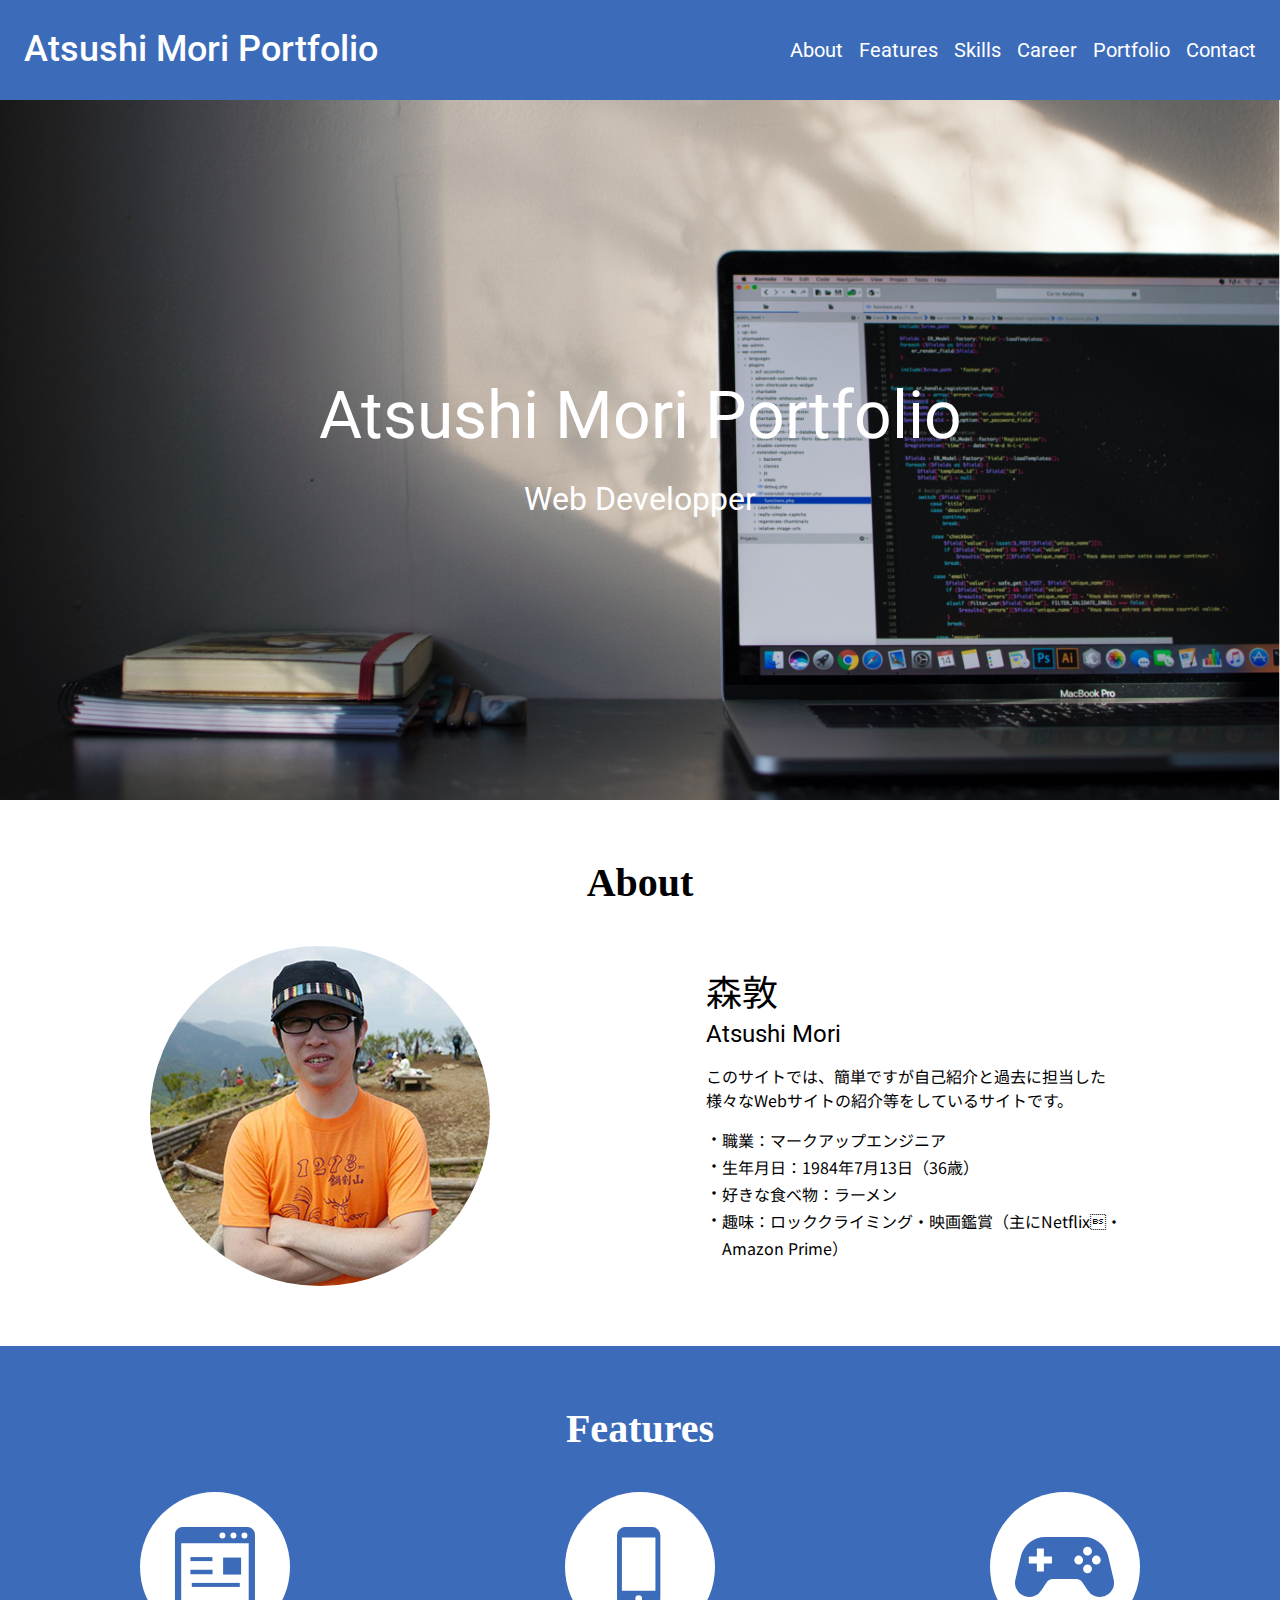
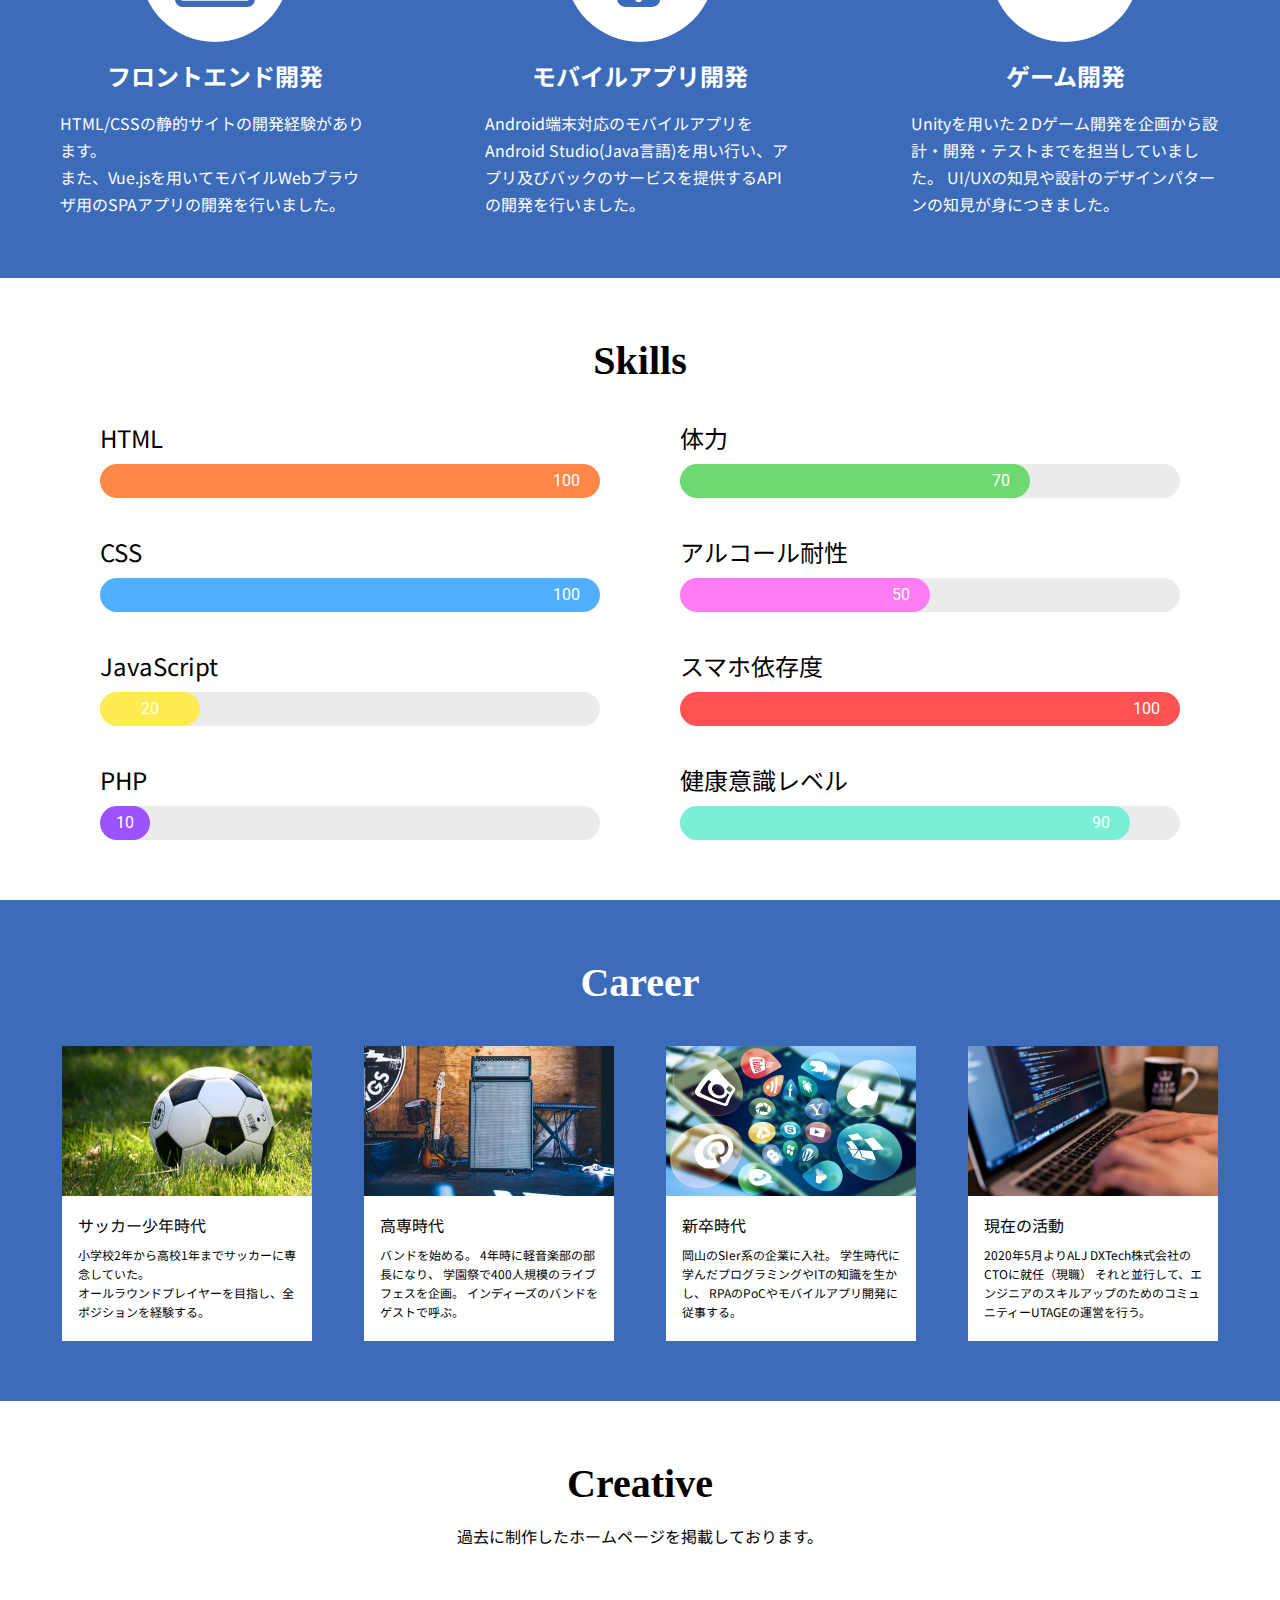
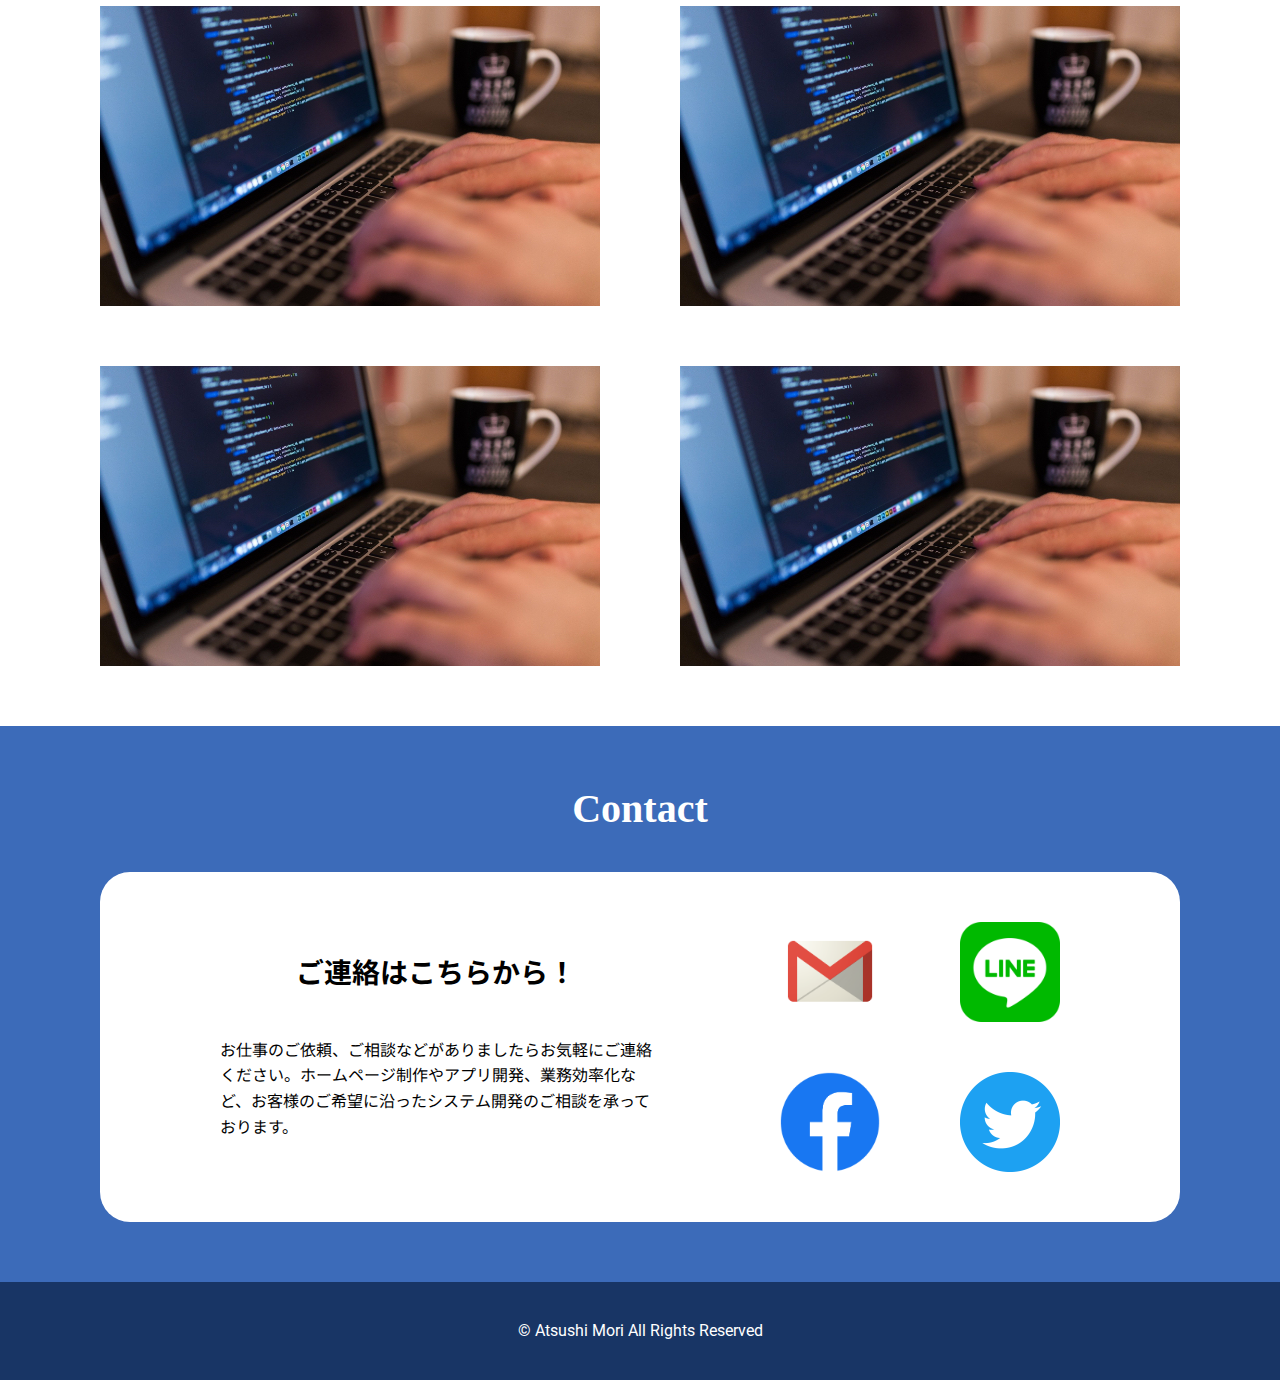
==== index.html @ 7b48e902 "追加" ====
<!DOCTYPE html>
<html lang="ja">
<head>
<meta charset="UTF-8">
<meta name="viewport" content="width=device-width, initial-scale=1.0">
<meta name="description" content="">
<meta name="keywords" content="">
<title>Atsushi Mori Portfolio</title>
<link rel="stylesheet" href="assets/css/reset.css">
<link href="https://fonts.googleapis.com/css2?family=Roboto:wght@100;300;400;500;700;900&display=swap" rel="stylesheet">
<link href="https://fonts.googleapis.com/css2?family=Noto+Sans+JP:wght@100;300;400;500;700;900&family=Sawarabi+Mincho&display=swap" rel="stylesheet">
<link rel="stylesheet" href="assets/css/index.css">
</head>


<body id="wrapper" class="">
<div id="siteWrap">
<header class="naviSection">
<div class="headNaviBox">
<p class="siteLogo">Atsushi Mori Portfolio</p>
<nav class="pageLinkWrap">
<div class="spMenuLine" id="js_spMenuBtn"> <span></span> <span></span> <span></span> </div>
<ul class="pageLink" id="js_spMenu">
<li><a class="spMenuTxt" href="#sec01">About</a></li>
<li><a class="spMenuTxt" href="#sec02">Features</a></li>
<li><a class="spMenuTxt" href="#sec03">Skills</a></li>
<li><a class="spMenuTxt" href="#sec04">Career</a></li>
<li><a class="spMenuTxt" href="#sec05">Portfolio</a></li>
<li><a class="spMenuTxt" href="#sec06">Contact</a></li>
</ul>
</nav>
</div>
</header>
<div class="mainSection">
<div class="sectionInr">
<h1 class="mainTitle">Atsushi Mori Portfolio</h1>
<p class="leadTxt">Web Developper</p>
</div>
<!-- /sectionInr --> 
</div>
<!-- /mainSection -->

<div class="aboutSection" id="sec01">
<h2 class="sectionHead">About</h2>
<div class="sectionInr">
<div class="profileBox">
<div class="profilePict">
<p class="circle"><img src="assets/img/profile_pict.jpg" alt=""></p>
</div>
<div class="profileText">
<h3 class="name">森敦<span class="engName">Atsushi Mori</span></h3>
<p class="detailTxt">このサイトでは、簡単ですが自己紹介と過去に担当した様々なWebサイトの紹介等をしているサイトです。</p>
<ul class="detailList">
<li>職業：マークアップエンジニア</li>
<li>生年月日：1984年7月13日（36歳）</li>
<li>好きな食べ物：ラーメン</li>
<li>趣味：ロッククライミング・映画鑑賞（主にNetflix・Amazon Prime）</li>
</ul>
</div>
</div>
</div>
<!-- /sectionInr --> 
</div>
<!-- /aboutSection -->

<div class="featuresSection" id="sec02">
<h2 class="sectionHead">Features</h2>
<div class="sectionInr">
<div class="sectionCol col3">
<div class="clm">
<div class="featurePict"><img src="assets/img/icon_frontend.svg" alt=""></div>
<h3 class="featureHead">フロントエンド開発</h3>
<p class="featureText">HTML/CSSの静的サイトの開発経験があります。<br>
また、Vue.jsを用いてモバイルWebブラウザ用のSPAアプリの開発を行いました。</p>
</div>
<div class="clm">
<div class="featurePict"><img src="assets/img/icon_mobile.svg" alt=""></div>
<h3 class="featureHead">モバイルアプリ開発</h3>
<p class="featureText">Android端末対応のモバイルアプリをAndroid Studio(Java言語)を用い行い、アプリ及びバックのサービスを提供するAPIの開発を行いました。</p>
</div>
<div class="clm">
<div class="featurePict"><img src="assets/img/icon_game.svg" alt=""></div>
<h3 class="featureHead">ゲーム開発</h3>
<p class="featureText">Unityを用いた２Dゲーム開発を企画から設計・開発・テストまでを担当していました。 UI/UXの知見や設計のデザインパターンの知見が身につきました。</p>
</div>
</div>
</div>
<!-- /sectionInr --> 
</div>
<!-- /featuresSection -->

<div class="skillSection" id="sec03">
<div class="sectionInr">
<h2 class="sectionHead">Skills</h2>
<div class="skillChartClm">
<div class="chartCol">
<dl>
<div class="skillItem html">
<dt class="skillName">HTML</dt>
<dd class="skillParameter" id="js_skillParameter01"><span class="percent100">100</span></dd>
</div>
<div class="skillItem css">
<dt class="skillName">CSS</dt>
<dd class="skillParameter"><span class="percent100">100</span></dd>
</div>
<div class="skillItem javascript">
<dt class="skillName">JavaScript</dt>
<dd class="skillParameter"><span class="percent20">20</span></dd>
</div>
<div class="skillItem php">
<dt class="skillName">PHP</dt>
<dd class="skillParameter"><span class="percent10">10</span></dd>
</div>
</dl>
</div>
<div class="chartCol">
<dl>
<div class="skillItem gyagu">
<dt class="skillName">体力</dt>
<dd class="skillParameter"><span class="percent70">70</span></dd>
</div>
<div class="skillItem alcohol">
<dt class="skillName">アルコール耐性</dt>
<dd class="skillParameter"><span class="percent50">50</span></dd>
</div>
<div class="skillItem sumaho">
<dt class="skillName">スマホ依存度</dt>
<dd class="skillParameter"><span class="percent100">100</span></dd>
</div>
<div class="skillItem health">
<dt class="skillName">健康意識レベル</dt>
<dd class="skillParameter"><span class="percent90">90</span></dd>
</div>
</dl>
</div>
</div>
</div>
<!-- /sectionInr --> 
</div>
<!-- /skillSection -->

<div class="careerSection" id="sec04">
<h2 class="sectionHead">Career</h2>
<div class="sectionInr">
<div class="sectionCol col4">
<div class="clm">
<div class="careerPict"><img src="assets/img/career_pict_01.jpg" alt=""></div>
<div class="careerDetail">
<h3 class="careerHead">サッカー少年時代</h3>
<p class="careerText">小学校2年から高校1年までサッカーに専念していた。<br>
オールラウンドプレイヤーを目指し、全ポジションを経験する。</p>
</div>
</div>
<div class="clm">
<div class="careerPict"><img src="assets/img/career_pict_02.jpg" alt=""></div>
<div class="careerDetail">
<h3 class="careerHead">高専時代</h3>
<p class="careerText">バンドを始める。 4年時に軽音楽部の部長になり、 学園祭で400人規模のライブフェスを企画。 インディーズのバンドをゲストで呼ぶ。</p>
</div>
</div>
<div class="clm">
<div class="careerPict"><img src="assets/img/career_pict_03.jpg" alt=""></div>
<div class="careerDetail">
<h3 class="careerHead">新卒時代</h3>
<p class="careerText">岡山のSIer系の企業に入社。 学生時代に学んだプログラミングやITの知識を生かし、 RPAのPoCやモバイルアプリ開発に従事する。</p>
</div>
</div>
<div class="clm">
<div class="careerPict"><img src="assets/img/career_pict_04.jpg" alt=""></div>
<div class="careerDetail">
<h3 class="careerHead">現在の活動</h3>
<p class="careerText">2020年5月よりALJ DXTech株式会社のCTOに就任（現職） それと並行して、エンジニアのスキルアップのためのコミュニティーUTAGEの運営を行う。</p>
</div>
</div>
</div>
</div>
<!-- /sectionInr --> 
</div>
<!-- /careerSection -->

<div class="creativeSection" id="sec05">
<h3 class="sectionHead">Creative</h3>
<p class="sectionLead">過去に制作したホームページを掲載しております。</p>
<div class="sectionInr">
<div class="sectionCol col2">
<div class="clm"> <a href="javascript:void(0);" class="modalpict" id="modalBtn01"><img src="assets/img/creative_pict.jpg" alt=""></a>
<div class="modalWrap" id="modal01">
<div class="modalBox" id="modalAnime01">
<div class="modalBoxInr">
<div class="coloseBotn">
<p id="coloseBtn"><button>閉じる</button></p>
</div>
<div class="modalBoxHeader">1</div>
<div class="modalBoxDetail">
<p>小学校2年から高校1年までサッカーに専念していた。<br>
オールラウンドプレイヤーを目指し、全ポジションを経験する。</p>
<ul>
<li>期間：テストテストテストテストテストテスト</li>
<li>実績：テストテストテストテストテストテストテスト</li>
<li>好きなチーム：テストテストテストテストテストテストテスト</li>
<li>特技：テストテストテストテストテストテストテストテストテスト</li>
<li>一番思い出に残っていること：テストテストテストテストテストテスト</li>
</ul>
</div>
</div>
</div>
</div>
</div>
<div class="clm"> <a href="javascript:void(0);" class="modalpict" id="modalBtn02"><img src="assets/img/creative_pict.jpg" alt=""></a>
<div class="modalWrap" id="modal02">
  <div class="modalBox" id="modalAnime02">
<div class="modalBoxInr">
<div class="coloseBotn">
<p id="coloseBtn"><button>閉じる</button></p>
</div>
<div class="modalBoxHeader">2</div>
<div class="modalBoxDetail">
<p>小学校2年から高校1年までサッカーに専念していた。<br>
オールラウンドプレイヤーを目指し、全ポジションを経験する。</p>
<ul>
<li>期間：テストテストテストテストテストテスト</li>
<li>実績：テストテストテストテストテストテストテスト</li>
<li>好きなチーム：テストテストテストテストテストテストテスト</li>
<li>特技：テストテストテストテストテストテストテストテストテスト</li>
<li>一番思い出に残っていること：テストテストテストテストテストテスト</li>
</ul>
</div>
</div>
</div>
</div>
</div>
<div class="clm"> <a href="javascript:void(0);" class="modalpict" id="modalBtn03"><img src="assets/img/creative_pict.jpg" alt=""></a>
<div class="modalWrap" id="modal03">
  <div class="modalBox" id="modalAnime03">
<div class="modalBoxInr">
<div class="coloseBotn">
<p id="coloseBtn"><button>閉じる</button></p>
</div>
<div class="modalBoxHeader">3</div>
<div class="modalBoxDetail">
<p>小学校2年から高校1年までサッカーに専念していた。<br>
オールラウンドプレイヤーを目指し、全ポジションを経験する。</p>
<ul>
<li>期間：テストテストテストテストテストテスト</li>
<li>実績：テストテストテストテストテストテストテスト</li>
<li>好きなチーム：テストテストテストテストテストテストテスト</li>
<li>特技：テストテストテストテストテストテストテストテストテスト</li>
<li>一番思い出に残っていること：テストテストテストテストテストテスト</li>
</ul>
</div>
</div>
</div>
</div>
</div>
<div class="clm"> <a href="javascript:void(0);" class="modalpict" id="modalBtn04"><img src="assets/img/creative_pict.jpg" alt=""></a>
<div class="modalWrap" id="modal04">
  <div class="modalBox" id="modalAnime04">
<div class="modalBoxInr">
<div class="modalBoxHeader">4</div>
<div class="coloseBotn">
<p id="coloseBtn"><button>閉じる</button></p>
</div>
<div class="modalBoxDetail">
<p>小学校2年から高校1年までサッカーに専念していた。<br>
オールラウンドプレイヤーを目指し、全ポジションを経験する。</p>
<ul>
<li>期間：テストテストテストテストテストテスト</li>
<li>実績：テストテストテストテストテストテストテスト</li>
<li>好きなチーム：テストテストテストテストテストテストテスト</li>
<li>特技：テストテストテストテストテストテストテストテストテスト</li>
<li>一番思い出に残っていること：テストテストテストテストテストテスト</li>
</ul>
</div>
</div>
</div>
</div>
</div>
</div>
</div>
<!-- /sectionInr --> 
</div>
<!-- /creativeSection -->

<div class="contactSection" id="sec06">
<h3 class="sectionHead">Contact</h3>
<div class="sectionInr">
<div class="inrWrap">
<div class="wrapBox">
<h4 class="contactHead">ご連絡はこちらから！</h4>
<p class="contactText">お仕事のご依頼、ご相談などがありましたらお気軽にご連絡ください。ホームページ制作やアプリ開発、業務効率化など、お客様のご希望に沿ったシステム開発のご相談を承っております。 </p>
</div>
<div class="wrapBox">
<ul class="contact">
<li><img src="assets/img/icon_gmail.svg" alt=""></li>
<li><img src="assets/img/icon_line.svg" alt=""></li>
<li><img src="assets/img/icon_fb.svg" alt=""></li>
<li><img src="assets/img/icon_tw.svg" alt=""></li>
</ul>
</div>
</div>
</div>
</div>
<!-- /contactSection -->

<div class="footSection">
<div class="sectionInr">
<p class="footText">&copy; Atsushi Mori All Rights Reserved</p>
</div>
<!-- /sectionInr --> 
</div>
</div>
<!-- /siteWrap --> 

<script src="assets/js/common.js"></script>
</body>
</html>
---- assets/css/index.css ----
@charset "UTF-8";
@media all and (maxi-width:749px) {
  body {
    overflow-x: hidden;
  }
}
body {
  position: relative;
}
#siteWrap {
  position: relative;
}
.naviSection {
  width: 100%;
  background-color: #3c6bb9;
}
.headNaviBox {
  display: flex;
  justify-content: space-between;
  align-items: center;
  margin: 0 24px;
  height: 100px;
}
@media all and (max-width:749px) {
  .headNaviBox {
    padding: 6.666666666666667vw 5.333333333333333vw;
    margin: 0;
    height: 26.666666666666668vw;
  }
}
.headNaviBox .siteLogo {
  font-size: 36px;
  margin-right: auto;
  color: #fff;
  font-family: Roboto, sans-serif;
  font-weight: 500;
}
@media all and (max-width:749px) {
  .headNaviBox .siteLogo {
    font-size: 5.333333333333333vw;
    margin-right: 0;
  }
}
.pageLink {
  display: flex;
  flex-wrap: wrap;
}
.spMenuLine {
  display: none;
}
.headNaviBox .pageLink > li {
  margin-left: 1em;
}
.headNaviBox .pageLink > li:first-child {
  margin-left: 0;
}
.headNaviBox .pageLink a {
  color: #fff;
  font-size: 20px;
  font-family: Roboto, sans-serif;
  font-weight: 400;
}
@media all and (max-width: 749px) {
  body {
    overflow-x: hidden;
  }
  .pageLink {
    display: none;
    width: 100%;
    position: fixed;
    top: 26.666666666666668vw;
    left: 0;
    /* transform: translateX(100%); */
    background: #fff;
    /* transition: all 1.5s ease 0s; */
  }
  .pageLink.active {
    /* transform: translateX(0); */
    display: block;
    animation-name:burger-menu;
    animation-duration:1.5s;
    animation-delay: 0s;
    animation-iteration-count: 1;
    animation-fill-mode: forwards;
    transition: all 1.5s ease-in-out 0s;
    /* opacity: 1; */
  }
  @keyframes burger-menu {
    0%{
      opacity: 0;
      transform: translateX(100%);
    }
    100%{
      opacity: 1;
      transform: translateX(0);
    }
    
  }
  .headNaviBox .pageLink > li {
    margin: 0;
  }
  .headNaviBox .pageLink a {
    color: #3C6BB9;
    padding: 4vw 0 4vw 8vw;
    border-top: 1px solid #3C6BB9;
    display: block;
  }
  .headNaviBox .pageLink > li:first-child a {
    border: 0;
  }
  .spMenuLine {
    position: relative;
    display: flex;
    flex-direction: column;
    align-items: center;
    justify-content: center;
    width: 100%;
    height: 100%;
    background-color: #fff;
    width: 13.333333333333334vw;
    height: 13.333333333333334vw;
    border-radius: 2.6666666666666665vw;
    position: absolute;
    top: 6.666666666666667vw;
    right: 6.666666666666667vw;
    border-radius: 2.6666666666666665vw;
  }
  .spMenuLine > span {
    width: 8vw;
    height: 1.0666666666666667vw;
    background-color: #414141;
    display: inline-block;
    margin-top: 1.3333333333333333vw;
  }
  .spMenuLine > span:first-child {
    margin-top: 0;
  }
}
.mainSection {
  height: 700px;
  background-image: url(../img/main_head_bg.jpg);
  background-repeat: no-repeat;
  background-position: right bottom;
  display: flex;
  align-items: center;
  justify-content: center;
  font-family: Roboto, sans-serif;
  /* margin-top: 100px; */
  background-size: cover;
}
@media all and (max-width: 750px) {
  .mainSection {
    padding: 0 42px;
    height: 189.6vw;
    background-position: center right;
    background-image: url(../img/main_head_bg_sp.jpg);
  }
}
.mainSection .mainTitle {
  font-size: 66px;
  color: #fff;
  line-height: 1;
}
.mainSection .leadTxt {
  font-size: 32px;
  padding-top: 32px;
  color: #fff;
}
@media all and (max-width:749px) {
  .mainSection .mainTitle {
    font-size: 8.533333333333333vw;
    line-height: 1.5;
  }
  .mainSection .leadTxt {
    font-size: 4.266666666666667vw;
    padding-top: 10px;
  }
}
.mainSection > .sectionInr {
  width: 100vw;
  text-align: center;
  display: flex;
  align-items: center;
  justify-content: center;
  flex-direction: column;
}
.sectionHead {
  font-size: 40px;
  text-align: center;
  font-weight: 700;
}
@media all and (max-width: 750px) {
  .sectionHead {
    font-size: 8.533333333333333vw;
  }
}
.aboutSection {
  padding: 60px 0;
}
@media all and (max-width: 750px) {
  .aboutSection {
    padding: 16vw;
  }
}
.aboutSection .profileBox {
  display: flex;
  max-width: 980px;
  padding-top: 40px;
  margin: 0 auto;
  align-items: center;
  justify-content: space-between;
}
@media all and (max-width: 750px) {
  .aboutSection .profileBox {
    width: 100%;
    flex-wrap: wrap;
    justify-content: center;
    flex-direction: column;
  }
}
.aboutSection .profilePict {
  width: 340px;
  overflow: hidden;
  border-radius: 50%;
  margin-right: auto;
  flex-shrink: 0;
}
.profileText {
  font-family: 'Noto Sans JP', sans-serif;
  width: 424px;
}
@media all and (max-width:749px) {
  .profileText {
    width: 100%;
  }
}
.profileText .name {
  font-size: 36px;
}
.profileText .name > .engName {
  font-size: 24px;
  display: block;
  padding-top: 10px;
  font-family: Roboto, sans-serif;
}
.aboutSection .profilePict img {
  width: 100%;
  height: auto;
}
.detailTxt, .detailList {
  padding-top: 15px;
  line-height: 1.5;
}
.detailList > li {
  position: relative;
  padding-left: 1em;
  line-height: 1.7;
}
.detailList > li::before {
  content: "・";
  display: block;
  position: absolute;
  top: .75em;
  left: 0;
  transform: translateY(-50%);
}
@media all and (max-width: 750px) {
  .aboutSection .profilePict {
    margin-right: 0;
    width: 53.333333333333336vw;
  }
  .profileText .name {
    text-align: center;
    font-size: 30px;
    padding-top: 45px;
  }
  .profileText .name > .engName {
    font-size: 20px;
    padding-top: 10px;
  }
  .detailList > li {
    font-size: 12px;
  }
}
.featuresSection {
  background-color: #3c6bb9;
  padding: 60px;
}
.featuresSection .sectionHead {
  color: #fff;
}
.featuresSection .sectionCol {
  max-width: 1160px;
  margin: 0 auto;
  display: flex;
  justify-content: space-between;
  padding-top: 40px;
}
.featuresSection .sectionCol .clm {
  width: calc(100% / 3);
  margin-left: 116px;
  text-align: center;
  color: #fff;
  font-family: 'Noto Sans JP', sans-serif;
}
.featuresSection .sectionCol .clm:first-child {
  margin-left: 0;
}
@media all and (max-width: 750px) {
  .featuresSection .sectionCol {
    width: 100%;
    flex-wrap: wrap;
  }
  .featuresSection .sectionCol .clm {
    width: 100%;
    margin: 60px 0 0 0;
  }
  .featuresSection .sectionCol .clm:first-child {
    margin-top: 0;
  }
}
.featurePict {
  width: 150px;
  margin: 0 auto;
  text-align: center;
}
@media all and (max-width:749px) {
  .featurePict {
    width: 40vw;
  }
}
.featurePict img {
  width: 100%;
  height: auto;
}
.featureHead {
  padding-top: 20px;
  font-size: 24px;
  font-weight: 700;
}
.featureText {
  font-size: 16px;
  padding-top: 20px;
  text-align: left;
  line-height: 1.7;
}
.skillSection {
  padding: 60px 100px;
}
@media all and (max-width: 750px) {
  .skillSection {
    padding: 60px;
  }
}
.skillChartClm {
  max-width: 1080px;
  padding-top: 40px;
  margin: 0 auto;
  display: flex;
  align-items: center;
  justify-content: space-between;
}
@media all and (max-width: 750px) {
  .skillChartClm {
    width: 100%;
    margin: 0;
    flex-direction: column;
  }
  .chartCol {
    padding-top: 40px;
  }
  .chartCol:first-child {
    padding-top: 0;
  }
}
.skillChartClm > dl {
  display: flex;
  justify-content: space-around;
  flex-flow: column wrap;
  align-items: flex-start;
}
.skillItem {
  padding-top: 40px;
}
.skillItem:first-child {
  padding-top: 0;
}
@media all and (max-width: 750px) {
  .skillItem {
    padding-top: 40px;
    width: 100%;
  }
  .skillItem:nth-child(5) {
    padding-top: 0;
  }
}
.skillName {
  font-size: 24px;
  font-weight: 400;
  font-family: 'Noto Sans JP', sans-serif;
}
.chartCol {
  margin-left: 80px;
  width: calc(100% / 2);
}
@media all and (max-width: 750px) {
  .chartCol {
    margin: 0;
    width: 100%;
  }
}
.chartCol:first-child {
  margin-left: 0;
}
.skillParameter {
  display: flex;
  background-color: #ebebeb;
  border-radius: 30px;
  margin-top: 12px;
  width: 100%;
}
.skillParameter span {
  color: #fff;
  display: flex;
  border-radius: 30px;
  background-color: #c00;
  width: 100%;
  padding: 8px 20px 8px 20px;
  justify-content: flex-end;
  font-family: Roboto, sans-serif;
}
.html .skillParameter span {
  background-color: #ff8848;
}
.css .skillParameter span {
  background-color: #52afff;
}
.javascript .skillParameter span {
  background-color: #ffeb52;
}
.php .skillParameter span {
  background-color: #9b52ff;
}
.gyagu .skillParameter span {
  background-color: #6ed972;
}
.alcohol .skillParameter span {
  background-color: #ff7cf5;
}
.sumaho .skillParameter span {
  background-color: #ff5252;
}
.health .skillParameter span {
  background-color: #79efd3;
}
.health .skillParameter.num0 span{width: 100%;}
.health .skillParameter.num1 span{width: 100%;}
.health .skillParameter.num2 span{width: 20%; justify-content: center;}
.health .skillParameter.num3 span{width: 10%; justify-content: center;}
.health .skillParameter.num4 span{width: 70%;}
.health .skillParameter.num5 span{width: 50%;}
.health .skillParameter.num6 span{width: 100%;}
.health .skillParameter.num7 span{width: 90%;}

.skillParameter span.percent10 {
  width: 10%;
  justify-content: center;
}
.skillParameter span.percent20 {
  width: 20%;
  justify-content: center;
}
.skillParameter span.percent30 {
  width: 30%;
}
.skillParameter span.percent40 {
  width: 40%;
}
.skillParameter span.percent50 {
  width: 50%;
}
.skillParameter span.percent60 {
  width: 60%;
}
.skillParameter span.percent70 {
  width: 70%;
}
.skillParameter span.percent80 {
  width: 80%;
}
.skillParameter span.percent90 {
  width: 90%;
}
.skillParameter span.percent100 {
  width: 100%;
}
.careerSection {
  background-color: #3c6bb9;
  padding: 60px 0;
}
.careerSection .sectionHead {
  color: #fff;
}
.careerSection .sectionInr {
  max-width: 1208px;
  margin: 0 auto;
}
.careerSection .sectionCol {
  display: flex;
  justify-content: center;
  flex-wrap: wrap;
  padding-top: 20px;
  font-family: 'Noto Sans JP', sans-serif;
}
.careerSection .sectionCol > .clm {
  width: 25%;
  width: 250px;
  flex-shrink: 0;
  background-color: #fff;
  margin: 0 26px;
  margin-top: 20px;
}
.careerPict img {
  width: 100%;
  height: auto;
}
.careerDetail {
  background-color: #fff;
  padding: 20px 16px;
}
.careerHead {
  font-size: 16px;
}
.careerText {
  font-size: 12px;
  line-height: 1.6;
  padding-top: 10px;
}
.creativeSection {
  padding: 60px 0;
}
.sectionLead {
  text-align: center;
  font-size: 16px;
  padding-top: 20px;
  font-family: 'Noto Sans JP', sans-serif;
}
.creativeSection .sectionCol {
  width: 1080px;
  margin: 0 auto;
  padding-top: 60px;
  display: flex;
  flex-wrap: wrap;
  justify-content: space-between;
}
.creativeSection .sectionCol .clm {
  width: 500px;
  margin-top: 60px;
}
.creativeSection .sectionCol .clm a {
  transition: all .3s ease-out 0s;
}
.creativeSection .sectionCol .clm a:hover {
  opacity: .7;
}
.creativeSection .sectionCol .clm img {
  width: 100%;
  height: auto;
}
.creativeSection .sectionCol .clm:nth-child(1), .creativeSection .sectionCol .clm:nth-child(2) {
  margin-top: 0;
}
@media all and (max-width:750px) {
  .careerSection {
    padding: 16vw;
  }
  .careerSection .sectionInr {
    width: 100%;
    margin: 0;
  }
  .sectionLead {
    font-size: 3.2vw;
    padding-top: 5.333333333333333vw;
  }
  .careerSection .sectionCol {
    flex-direction: column;
  }
  .careerSection .sectionCol > .clm {
    width: 100%;
    margin: 40px 0 0 0;
    max-width: 100%;
  }
  .careerSection .sectionCol > .clm:first-child {
    margin: 0;
  }
  .creativeSection {
    padding: 16vw 8vw;
  }
  .creativeSection .sectionCol {
    width: 100%;
    flex-direction: column;
    padding-top: 16vw;
  }
  .creativeSection .sectionCol .clm {
    width: 100%;
    margin: 16vw 0 0 0;
  }
  .creativeSection .sectionCol .clm:nth-child(2) {
    margin-top: 16vw;
  }
}
.contactSection {
  background-color: #3c6bb9;
  padding: 60px 0;
}
.contactSection .sectionHead {
  color: #fff;
}
.contactSection .sectionInr {
  max-width: 1080px;
  margin: 40px auto 0 auto;
  padding: 50px 120px;
  background-color: #fff;
  border-radius: 30px;
}
.contactSection .sectionInr .inrWrap {
  display: flex;
  align-items: center;
  font-family: 'Noto Sans JP', sans-serif;
}
.contactSection .sectionInr .inrWrap .wrapBox:last-child {
  margin-left: 128px;
  width: 280px;
  flex-shrink: 0;
  flex-wrap: wrap;
}
.contactHead {
  font-size: 28px;
  text-align: center;
  font-weight: bold;
}
.contactText {
  padding-top: 50px;
  font-size: 16px;
  line-height: 1.6;
}
.contactSection .sectionInr .inrWrap .wrapBox ul {
  display: flex;
  flex-wrap: wrap;
}
.contactSection .sectionInr .inrWrap .wrapBox ul li {
  padding-left: 80px;
  padding-top: 50px;
}
.contactSection .sectionInr .inrWrap .wrapBox ul li:nth-child(1), .contactSection .sectionInr .inrWrap .wrapBox ul li:nth-child(3) {
  padding-left: 0;
}
.contactSection .sectionInr .inrWrap .wrapBox ul li:nth-child(1), .contactSection .sectionInr .inrWrap .wrapBox ul li:nth-child(2) {
  padding-top: 0;
}
@media all and (max-width:750px) {
  .contactSection {
    padding: 16vw 8vw;
  }
  .contactSection .sectionInr {
    width: 100%;
    padding: 16vw 8vw;
  }
  .contactHead {
    font-size: 5.333333333333333vw;
    font-weight: normal;
  }
  .contactText {
    font-size: 3.2vw;
    padding-top: 6.666666666666667vw;
  }
  .contactSection .sectionInr .inrWrap {
    flex-direction: column;
  }
  .contactSection .sectionInr .inrWrap .wrapBox:last-child {
    width: 100%;
    margin: 0;
    flex-shrink: inherit;
  }
  .contactSection .sectionInr .inrWrap .wrapBox ul {
    flex-direction: column;
    justify-content: center;
    padding-top: 20px;
  }
  .contactSection .sectionInr .inrWrap .wrapBox ul li {
    padding-left: 0;
    padding-top: 50px;
    text-align: center;
  }
  .contactSection .sectionInr .inrWrap .wrapBox ul li:nth-child(2) {
    padding-top: 50px;
  }
  .contactSection .sectionInr .inrWrap .wrapBox ul li img {
    width: 26.666666666666668vw;
  }
}
.footSection {
  background-color: #183565;
  color: #fff;
  text-align: center;
  padding: 40px 0;
  font-size: 16px;
  font-family: Roboto, sans-serif;
}
.modalWrap {
  position: fixed;
  top: 0;
  left: 0;
  background-color: rgba(0, 0, 0, 0.5);
  width: 100%;
  height: 100%;
  display: none;
  transition: all 1s ease-in-out 5s;
}
.modalWrap .modalBox {
  position: absolute;
  top: 50%;
  left: 50%;
  transform: translate(-50%, -50%);
  background-color: #fff;
  border-radius: 30px;
  width: 1080px;
  /* height: 825px; */
  padding: 80px 100px;
  transition: all 1s ease-in-out 3s;
  opacity: 0;
}
.modalWrap .modalBox.active {
  /* opacity: 1; */
  animation-name:modal-anime;
  animation-duration:1.5s;
  animation-delay: 0s;
  animation-iteration-count: 1;
  animation-fill-mode: forwards;
  transition: all 1.5s ease-in-out 0s;
}
@keyframes modal-anime {
  0%{
    opacity: 0;
  }
  100%{
    opacity: 1;
  }
  
}

.modalWrap.active {
  display: block;
}
.modalBoxHeader {
  font-size: 40px;
  font-weight: normal;
  padding-bottom: 5px;
  border-bottom: 1px solid #707070;
  line-height: 1;
}
.modalBoxDetail {
  padding-top: 35px;
  font-size: 24px;
  color: #414141;
  line-height: 1.5;
}
.modalBoxDetail > ul {
  padding-top: 55px;
}
#coloseBtn {
  position: absolute;
  top: 40px;
  right: 40px;
}
#coloseBtn button {
  font-size: 0;
  line-height: 1;
  background-image: url(../img/icon_close_btn.svg);
  background-position: 0 0;
  background-repeat: no-repeat;
  background-size: 37px 37px;
  width: 37px;
  height: 37px;
}
.fixed {
  overflow: hidden;
}
@media all and (max-width:750px) {
  .modalWrap .modalBox {
    width: 83.73333333333333vw;
    margin: 0 auto;
    padding: 8vw 5.333333333333333vw;
    border-radius: 5.333333333333333vw;
  }
  .modalBoxHeader {
    font-size: 4.533333333333333vw;
  }
  .modalBoxDetail {
    padding-top: 5.333333333333333vw;
    font-size: 3.2vw;
  }
  .modalBoxDetail > ul {
    padding-top: 8vw;
  }
  #coloseBtn {
    position: absolute;
    top: 5.333333333333333vw;
    right: 5.333333333333333vw;
  }
  #coloseBtn button {
    background-size: 4vw 4vw;
    width: 4vw;
    height: 4vw;
  }
}
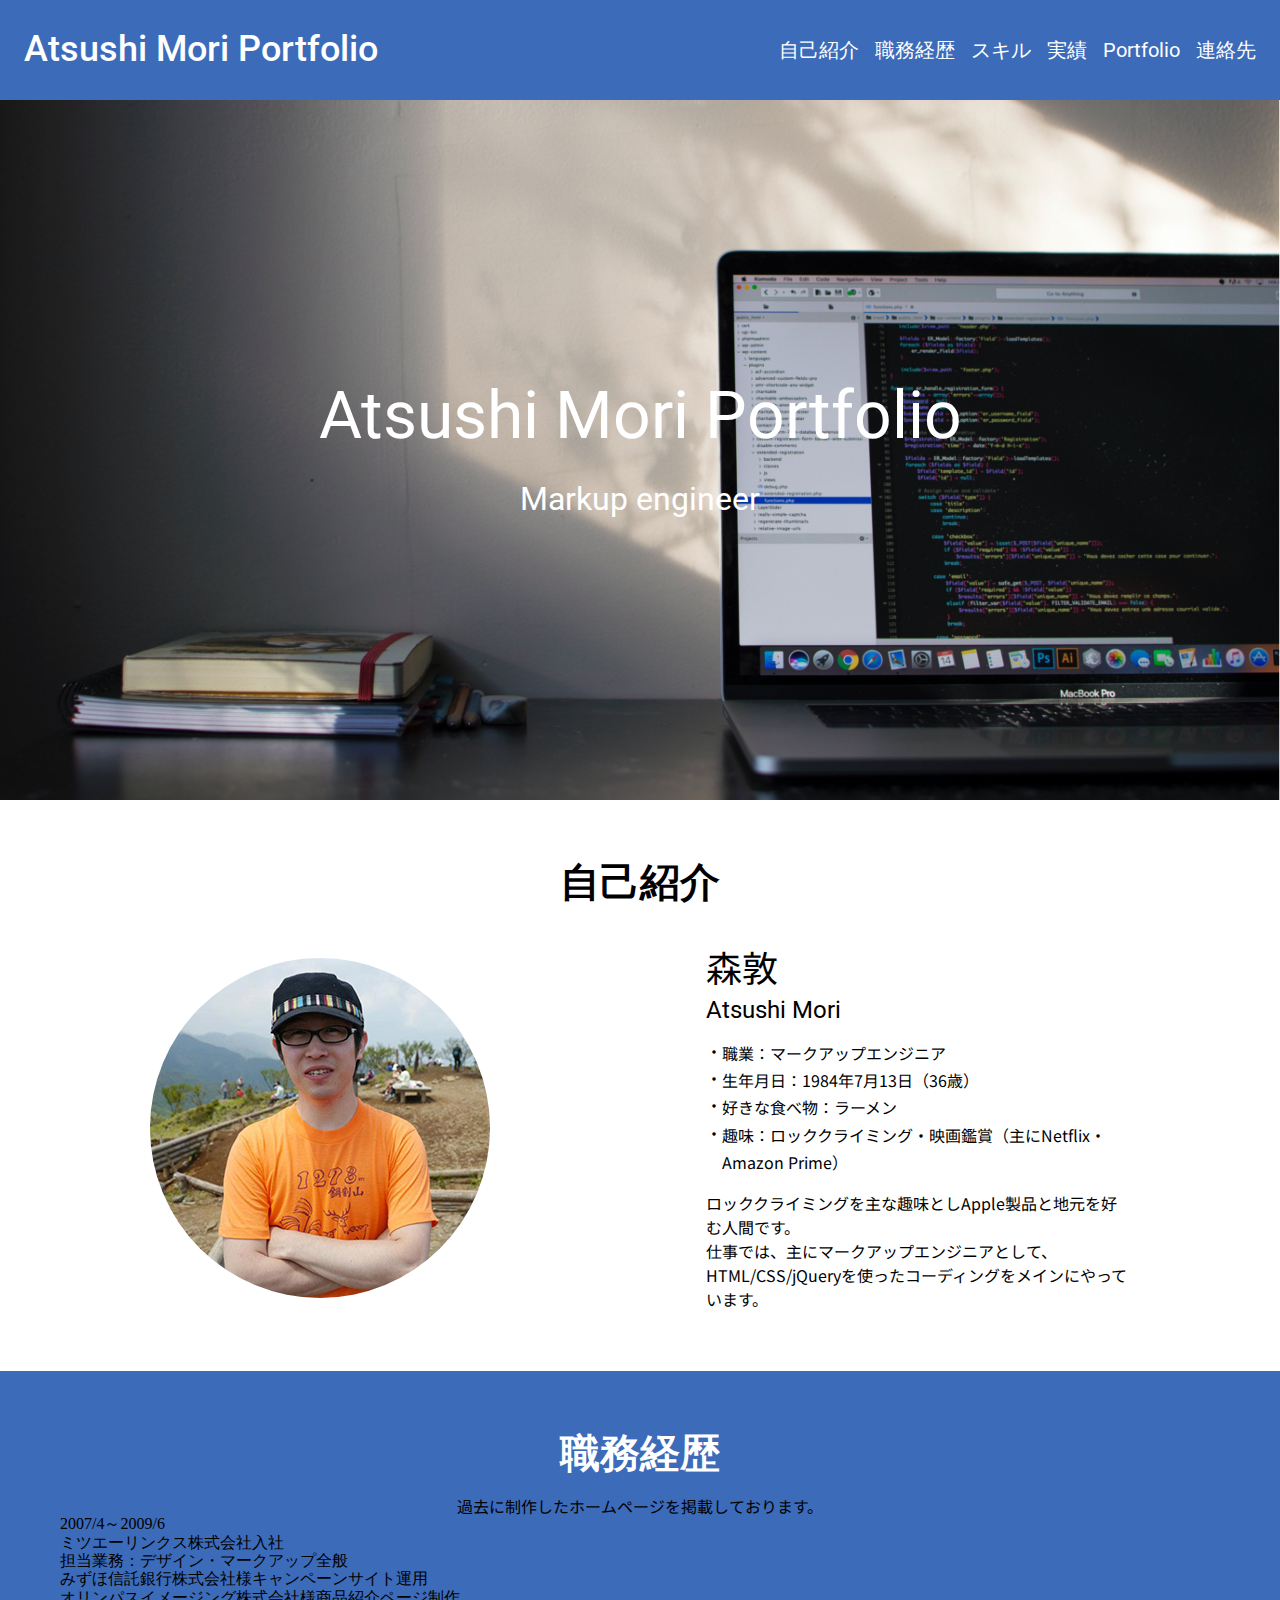
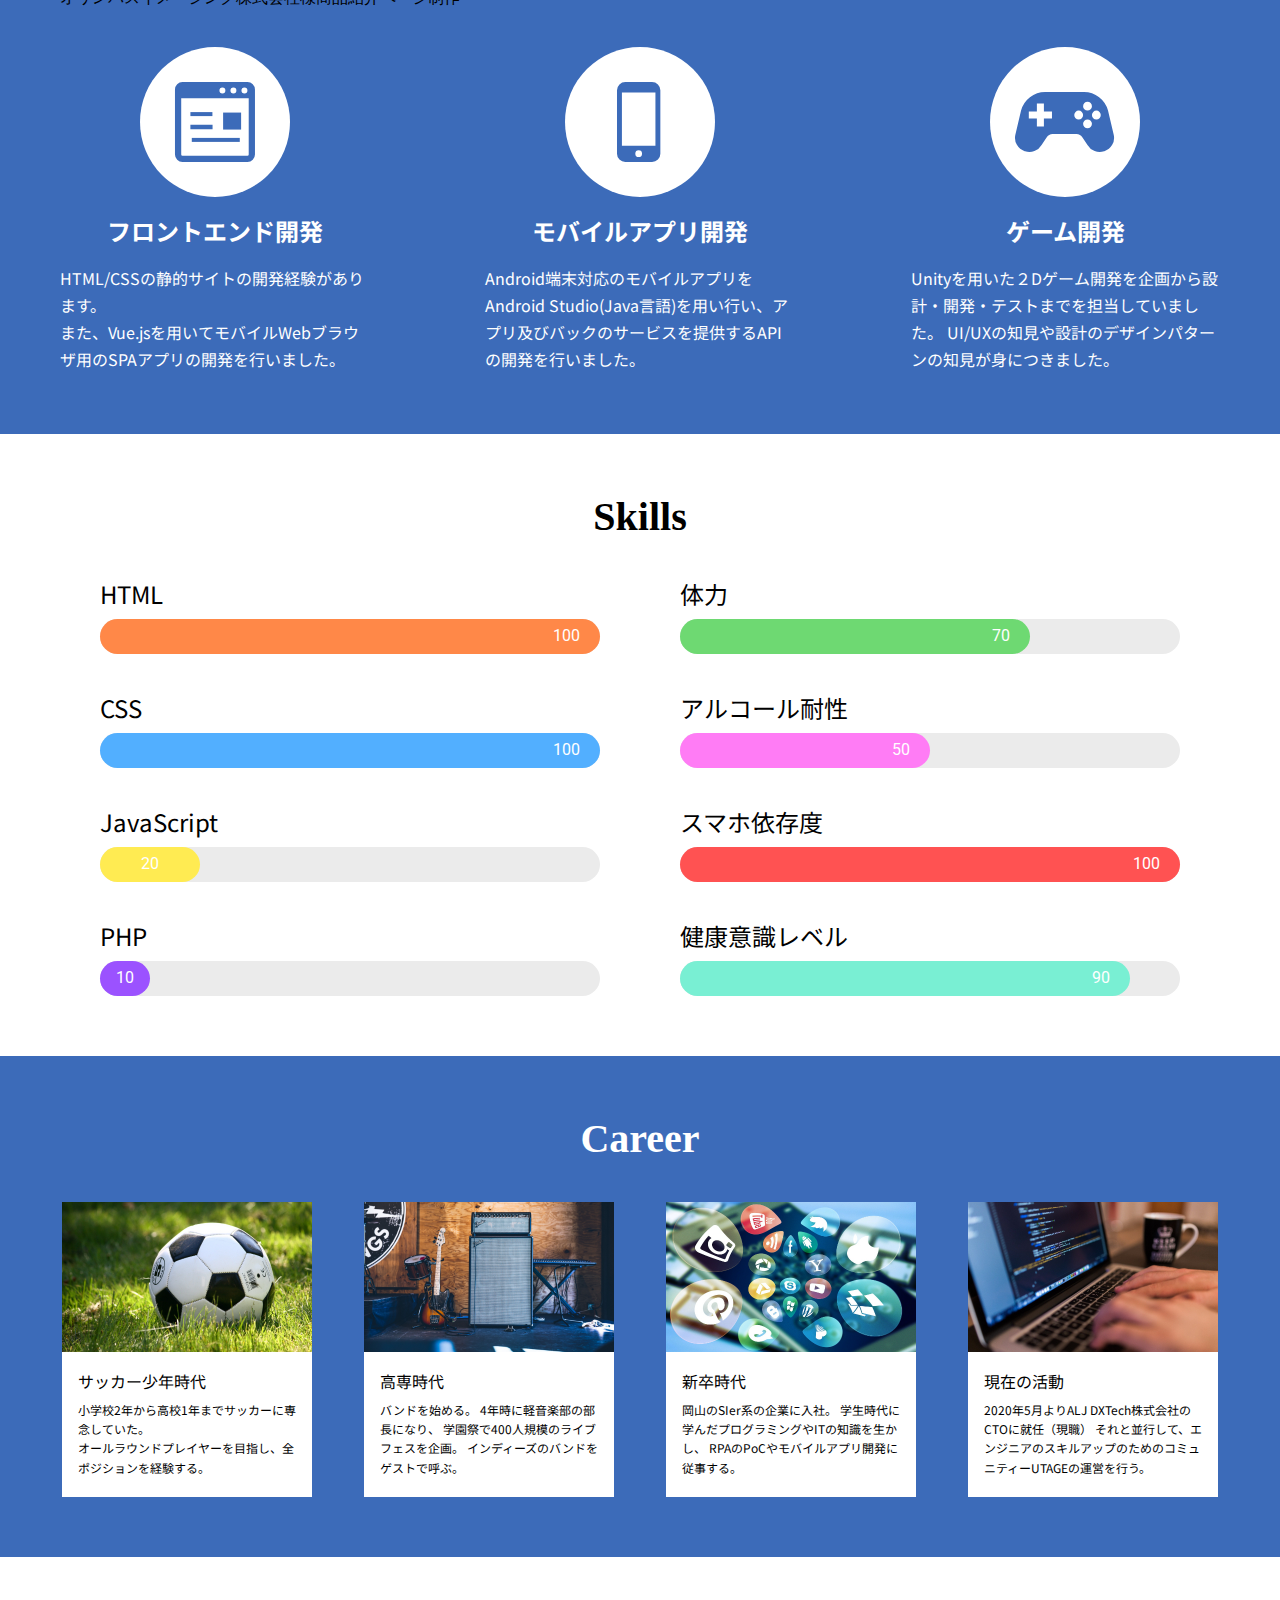
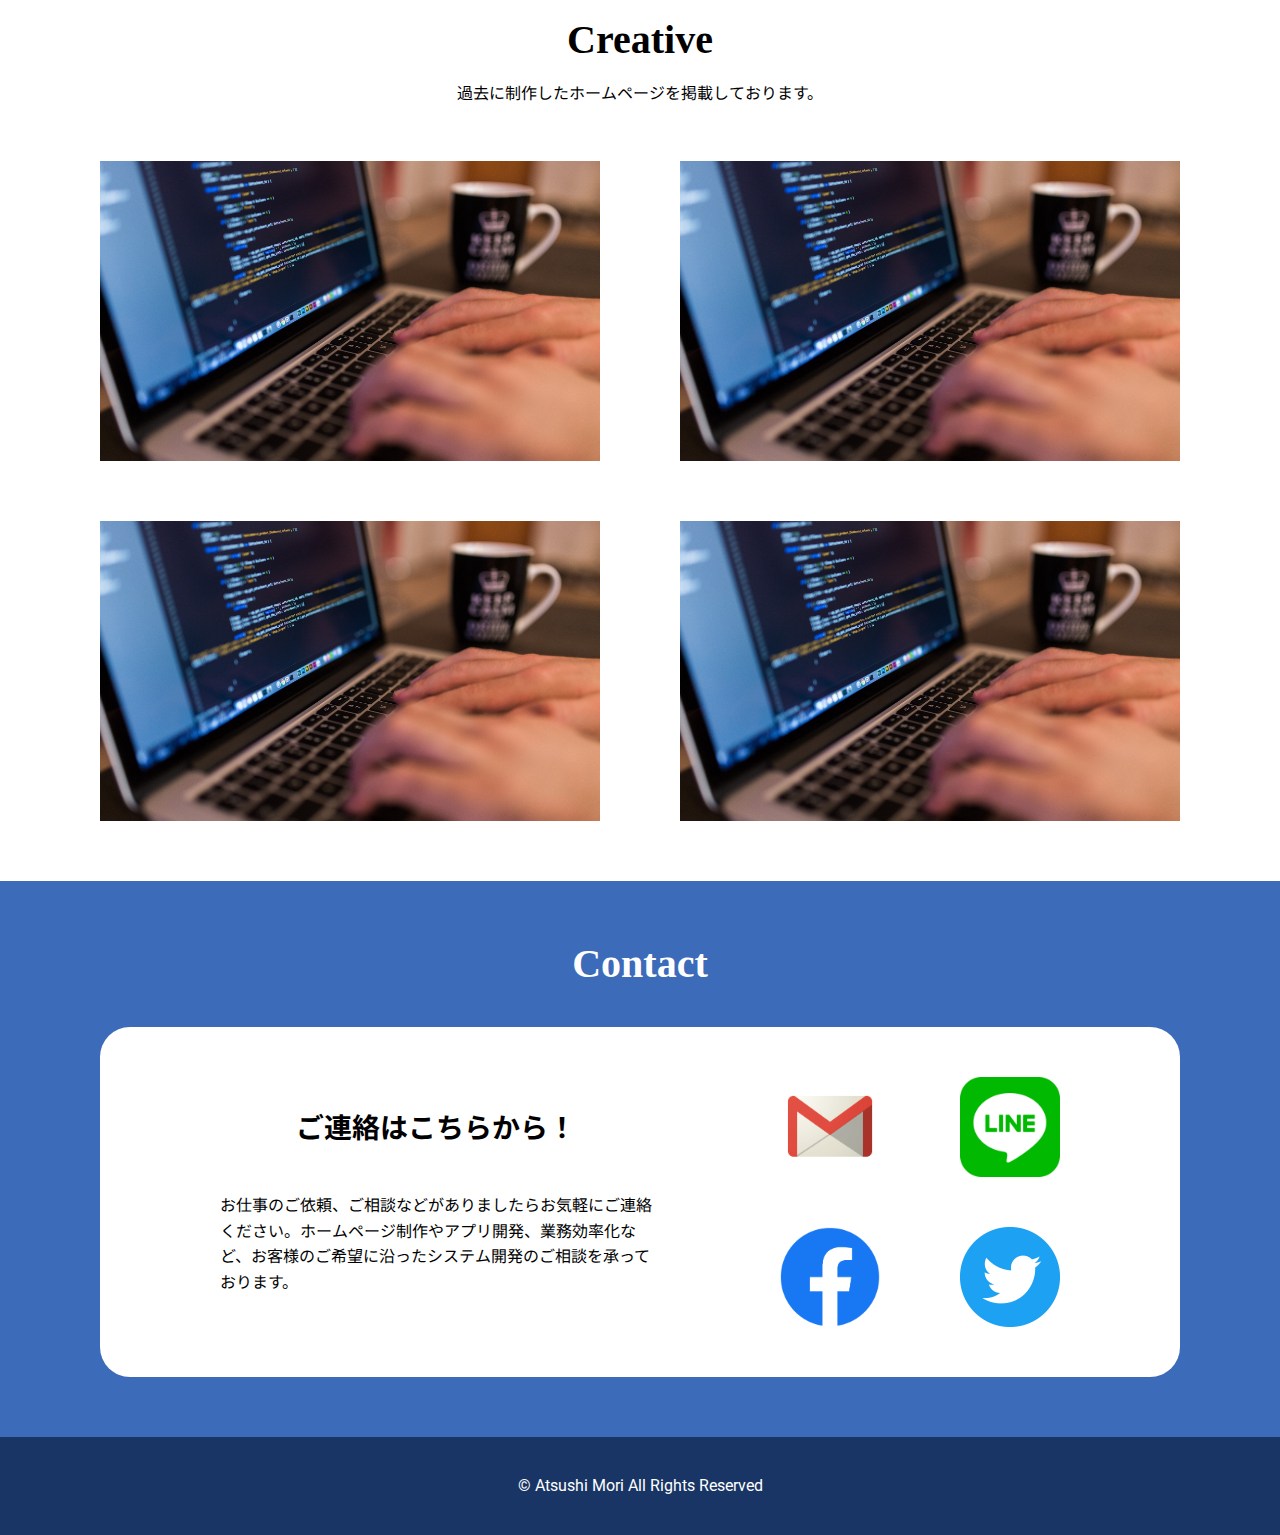
==== commit 301bab59: "更新" ====
--- a/index.html
+++ b/index.html
@@ -1,5 +1,6 @@
 <!DOCTYPE html>
 <html lang="ja">
+
 <head>
 <meta charset="UTF-8">
 <meta name="viewport" content="width=device-width, initial-scale=1.0">
@@ -19,14 +20,18 @@
 <div class="headNaviBox">
 <p class="siteLogo">Atsushi Mori Portfolio</p>
 <nav class="pageLinkWrap">
-<div class="spMenuLine" id="js_spMenuBtn"> <span></span> <span></span> <span></span> </div>
+<div class="spMenuLine" id="js_spMenuBtn">
+<span></span>
+<span></span>
+<span></span>
+</div>
 <ul class="pageLink" id="js_spMenu">
-<li><a class="spMenuTxt" href="#sec01">About</a></li>
-<li><a class="spMenuTxt" href="#sec02">Features</a></li>
-<li><a class="spMenuTxt" href="#sec03">Skills</a></li>
-<li><a class="spMenuTxt" href="#sec04">Career</a></li>
+<li><a class="spMenuTxt" href="#sec01">自己紹介</a></li>
+<li><a class="spMenuTxt" href="#sec02">職務経歴</a></li>
+<li><a class="spMenuTxt" href="#sec03">スキル</a></li>
+<li><a class="spMenuTxt" href="#sec04">実績</a></li>
 <li><a class="spMenuTxt" href="#sec05">Portfolio</a></li>
-<li><a class="spMenuTxt" href="#sec06">Contact</a></li>
+<li><a class="spMenuTxt" href="#sec06">連絡先</a></li>
 </ul>
 </nav>
 </div>
@@ -34,14 +39,14 @@
 <div class="mainSection">
 <div class="sectionInr">
 <h1 class="mainTitle">Atsushi Mori Portfolio</h1>
-<p class="leadTxt">Web Developper</p>
-</div>
-<!-- /sectionInr --> 
+<p class="leadTxt">Markup engineer</p>
+</div>
+<!-- /sectionInr -->
 </div>
 <!-- /mainSection -->
 
 <div class="aboutSection" id="sec01">
-<h2 class="sectionHead">About</h2>
+<h2 class="sectionHead">自己紹介</h2>
 <div class="sectionInr">
 <div class="profileBox">
 <div class="profilePict">
@@ -49,23 +54,39 @@
 </div>
 <div class="profileText">
 <h3 class="name">森敦<span class="engName">Atsushi Mori</span></h3>
-<p class="detailTxt">このサイトでは、簡単ですが自己紹介と過去に担当した様々なWebサイトの紹介等をしているサイトです。</p>
 <ul class="detailList">
 <li>職業：マークアップエンジニア</li>
 <li>生年月日：1984年7月13日（36歳）</li>
 <li>好きな食べ物：ラーメン</li>
-<li>趣味：ロッククライミング・映画鑑賞（主にNetflix・Amazon Prime）</li>
-</ul>
-</div>
-</div>
-</div>
-<!-- /sectionInr --> 
+<li>趣味：ロッククライミング・映画鑑賞（主にNetflix・Amazon Prime）</li>
+</ul>
+<p class="detailTxt">ロッククライミングを主な趣味としApple製品と地元を好む人間です。<br>仕事では、主にマークアップエンジニアとして、HTML/CSS/jQueryを使ったコーディングをメインにやっています。</p>
+</div>
+</div>
+</div>
+<!-- /sectionInr -->
 </div>
 <!-- /aboutSection -->
 
 <div class="featuresSection" id="sec02">
-<h2 class="sectionHead">Features</h2>
-<div class="sectionInr">
+<h2 class="sectionHead">職務経歴</h2>
+<p class="sectionLead">過去に制作したホームページを掲載しております。</p>
+<div class="sectionInr">
+
+<div class="job-career-list">
+  <div class="list-box">
+    <div class="box-inr">
+      <p class="enrollment-period">2007/4～2009/6</p>
+      <p class="company-name">ミツエーリンクス株式会社入社</p>
+      <div class="job-description">
+        <p>担当業務：デザイン・マークアップ全般</p>
+        <p>みずほ信託銀行株式会社様キャンペーンサイト運用</p>
+        <p>オリンパスイメージング株式会社様商品紹介ページ制作</p>
+      </div>
+    </div>
+  </div>
+</div>
+
 <div class="sectionCol col3">
 <div class="clm">
 <div class="featurePict"><img src="assets/img/icon_frontend.svg" alt=""></div>
@@ -85,7 +106,7 @@
 </div>
 </div>
 </div>
-<!-- /sectionInr --> 
+<!-- /sectionInr -->
 </div>
 <!-- /featuresSection -->
 
@@ -135,7 +156,7 @@
 </div>
 </div>
 </div>
-<!-- /sectionInr --> 
+<!-- /sectionInr -->
 </div>
 <!-- /skillSection -->
 
@@ -174,7 +195,7 @@
 </div>
 </div>
 </div>
-<!-- /sectionInr --> 
+<!-- /sectionInr -->
 </div>
 <!-- /careerSection -->
 
@@ -183,7 +204,8 @@
 <p class="sectionLead">過去に制作したホームページを掲載しております。</p>
 <div class="sectionInr">
 <div class="sectionCol col2">
-<div class="clm"> <a href="javascript:void(0);" class="modalpict" id="modalBtn01"><img src="assets/img/creative_pict.jpg" alt=""></a>
+<div class="clm"> <a href="javascript:void(0);" class="modalpict" id="modalBtn01"><img
+src="assets/img/creative_pict.jpg" alt=""></a>
 <div class="modalWrap" id="modal01">
 <div class="modalBox" id="modalAnime01">
 <div class="modalBoxInr">
@@ -206,9 +228,10 @@
 </div>
 </div>
 </div>
-<div class="clm"> <a href="javascript:void(0);" class="modalpict" id="modalBtn02"><img src="assets/img/creative_pict.jpg" alt=""></a>
+<div class="clm"> <a href="javascript:void(0);" class="modalpict" id="modalBtn02"><img
+src="assets/img/creative_pict.jpg" alt=""></a>
 <div class="modalWrap" id="modal02">
-  <div class="modalBox" id="modalAnime02">
+<div class="modalBox" id="modalAnime02">
 <div class="modalBoxInr">
 <div class="coloseBotn">
 <p id="coloseBtn"><button>閉じる</button></p>
@@ -229,9 +252,10 @@
 </div>
 </div>
 </div>
-<div class="clm"> <a href="javascript:void(0);" class="modalpict" id="modalBtn03"><img src="assets/img/creative_pict.jpg" alt=""></a>
+<div class="clm"> <a href="javascript:void(0);" class="modalpict" id="modalBtn03"><img
+src="assets/img/creative_pict.jpg" alt=""></a>
 <div class="modalWrap" id="modal03">
-  <div class="modalBox" id="modalAnime03">
+<div class="modalBox" id="modalAnime03">
 <div class="modalBoxInr">
 <div class="coloseBotn">
 <p id="coloseBtn"><button>閉じる</button></p>
@@ -252,9 +276,10 @@
 </div>
 </div>
 </div>
-<div class="clm"> <a href="javascript:void(0);" class="modalpict" id="modalBtn04"><img src="assets/img/creative_pict.jpg" alt=""></a>
+<div class="clm"> <a href="javascript:void(0);" class="modalpict" id="modalBtn04"><img
+src="assets/img/creative_pict.jpg" alt=""></a>
 <div class="modalWrap" id="modal04">
-  <div class="modalBox" id="modalAnime04">
+<div class="modalBox" id="modalAnime04">
 <div class="modalBoxInr">
 <div class="modalBoxHeader">4</div>
 <div class="coloseBotn">
@@ -277,7 +302,7 @@
 </div>
 </div>
 </div>
-<!-- /sectionInr --> 
+<!-- /sectionInr -->
 </div>
 <!-- /creativeSection -->
 
@@ -287,7 +312,8 @@
 <div class="inrWrap">
 <div class="wrapBox">
 <h4 class="contactHead">ご連絡はこちらから！</h4>
-<p class="contactText">お仕事のご依頼、ご相談などがありましたらお気軽にご連絡ください。ホームページ制作やアプリ開発、業務効率化など、お客様のご希望に沿ったシステム開発のご相談を承っております。 </p>
+<p class="contactText">お仕事のご依頼、ご相談などがありましたらお気軽にご連絡ください。ホームページ制作やアプリ開発、業務効率化など、お客様のご希望に沿ったシステム開発のご相談を承っております。
+</p>
 </div>
 <div class="wrapBox">
 <ul class="contact">
@@ -306,11 +332,12 @@
 <div class="sectionInr">
 <p class="footText">&copy; Atsushi Mori All Rights Reserved</p>
 </div>
-<!-- /sectionInr --> 
-</div>
-</div>
-<!-- /siteWrap --> 
+<!-- /sectionInr -->
+</div>
+</div>
+<!-- /siteWrap -->
 
 <script src="assets/js/common.js"></script>
 </body>
+
 </html>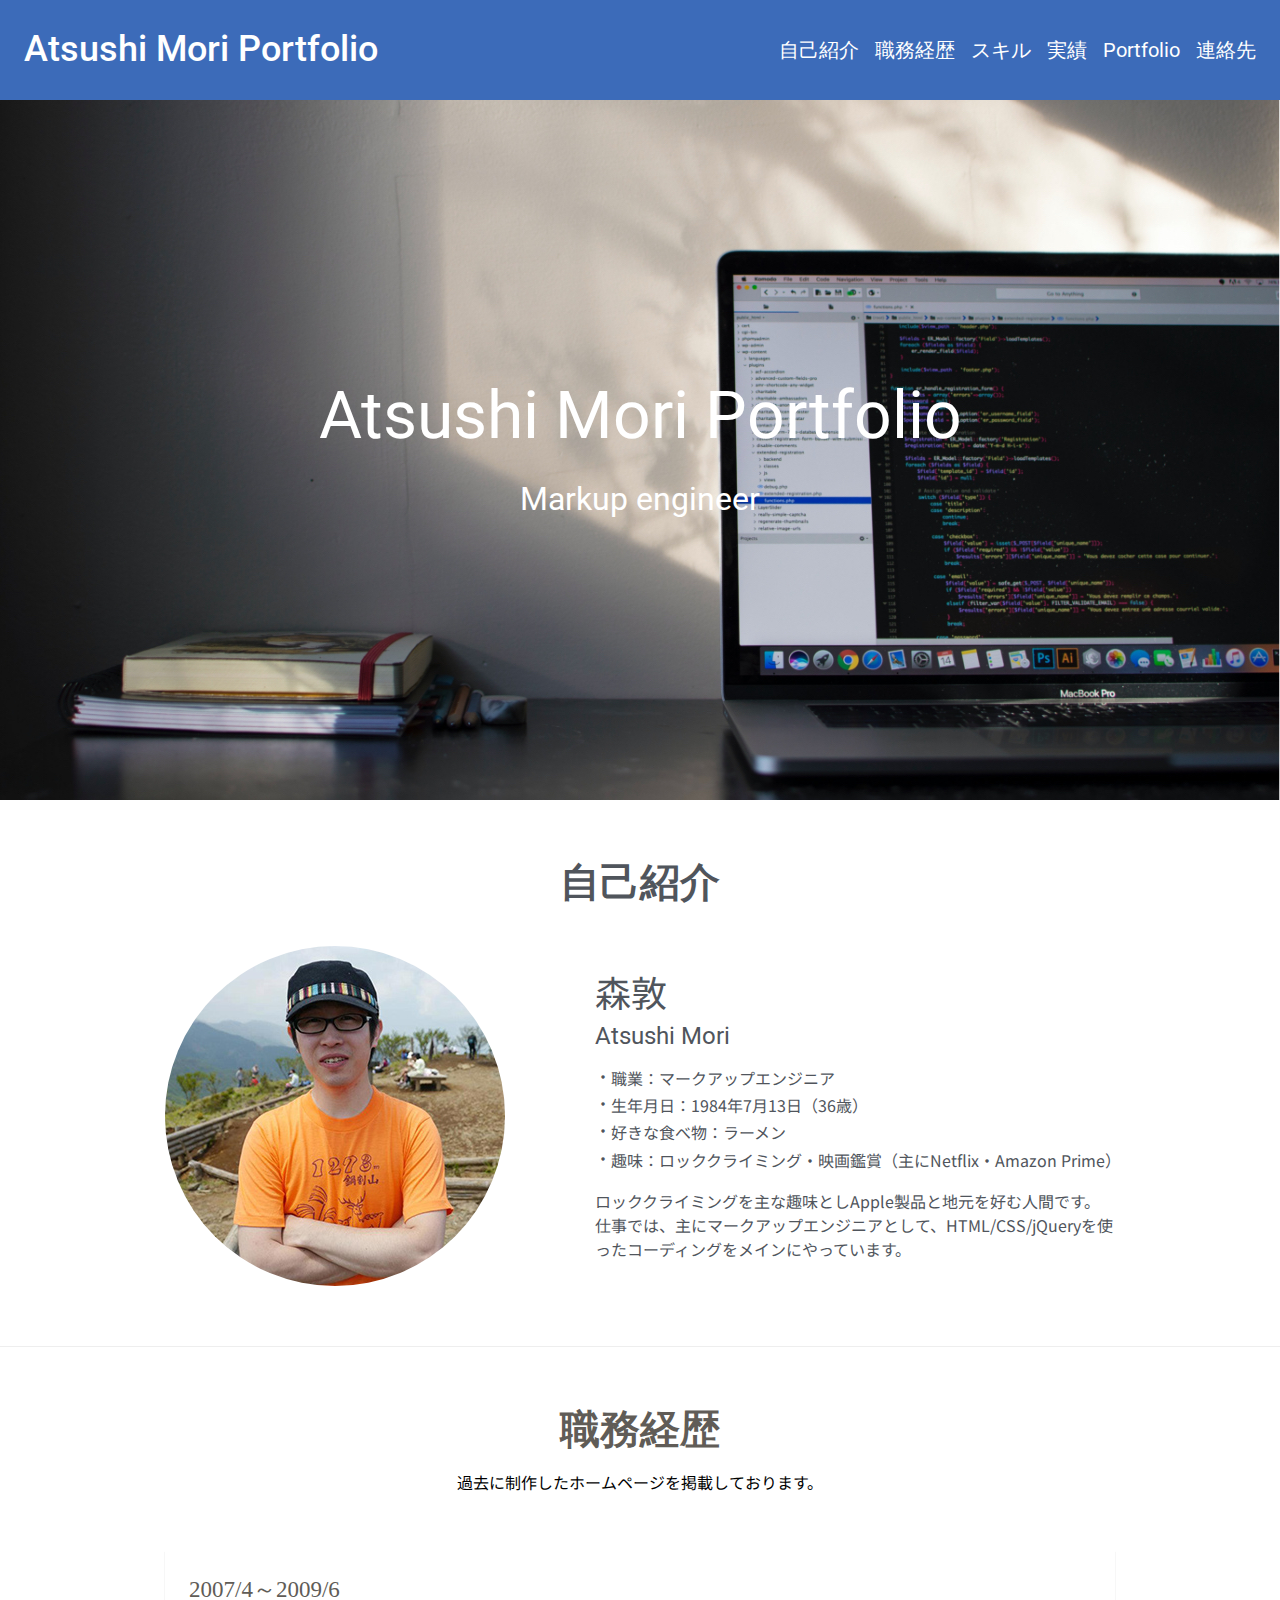
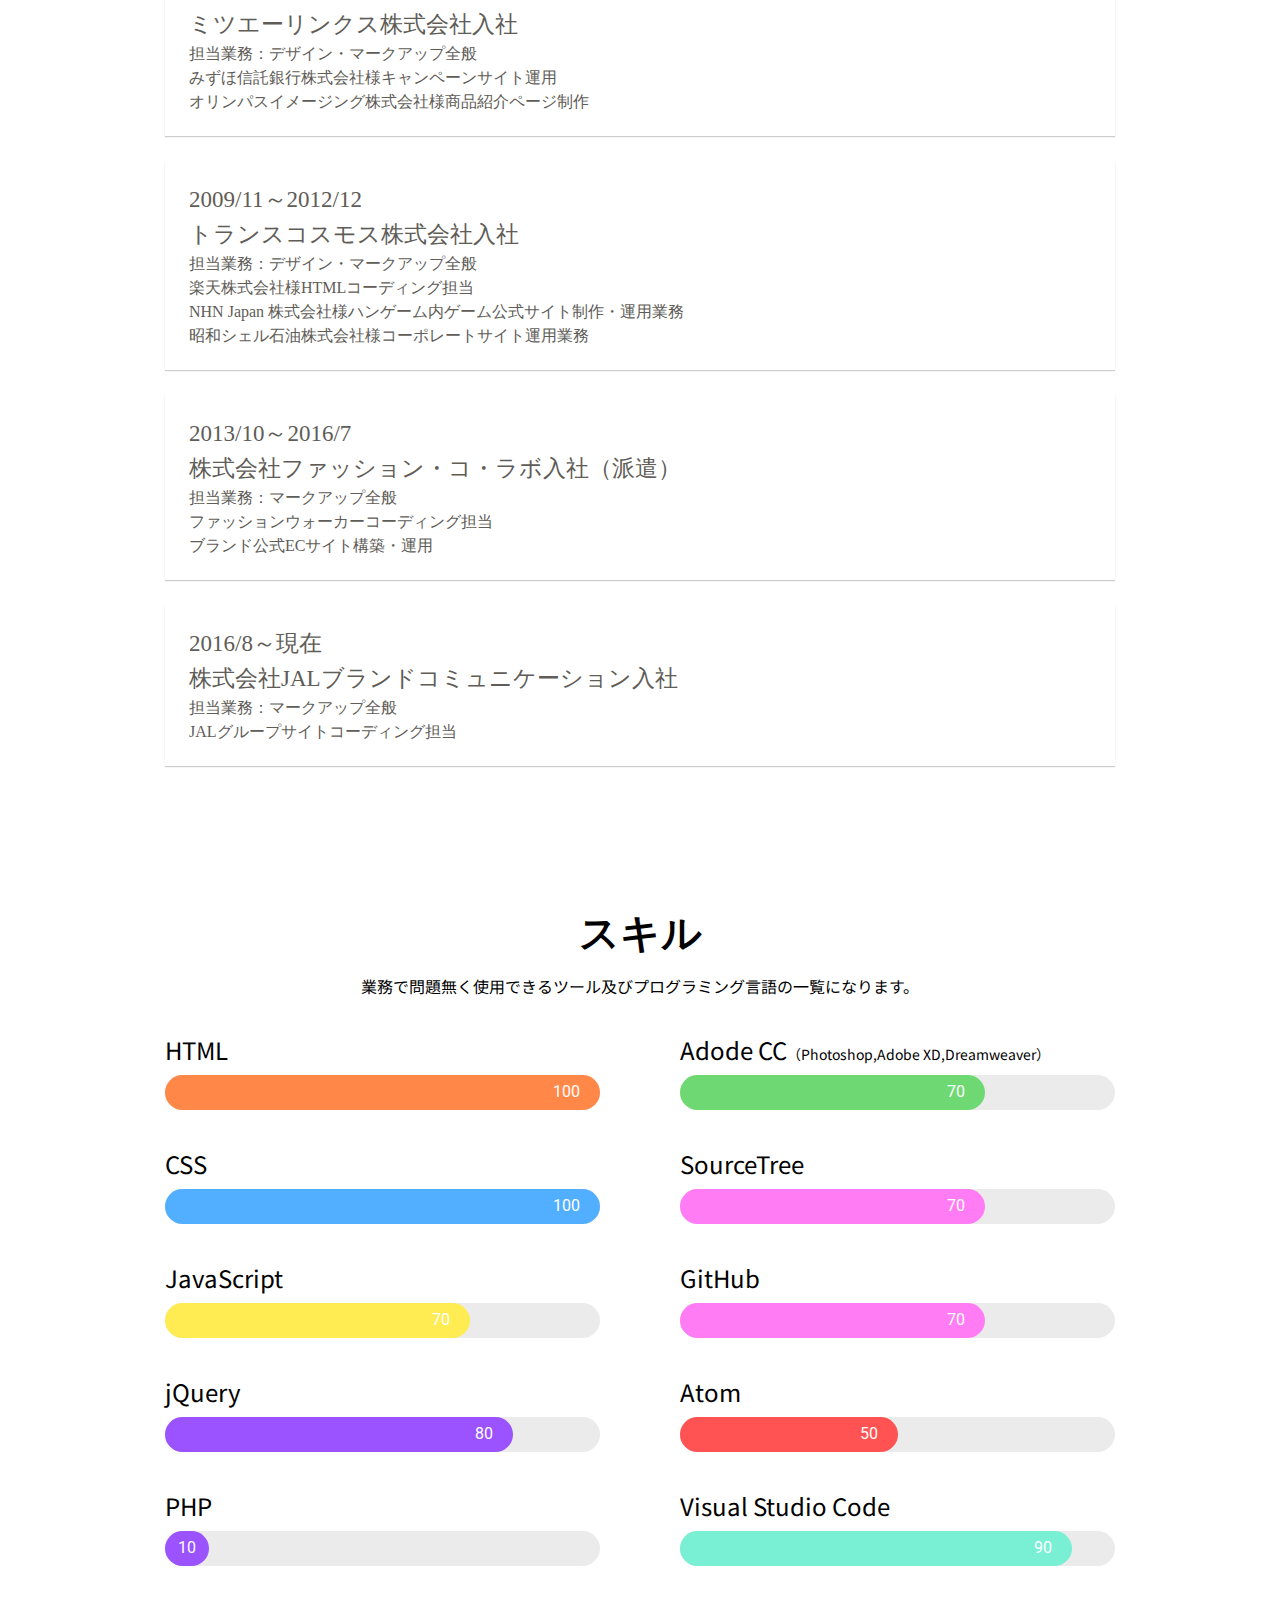
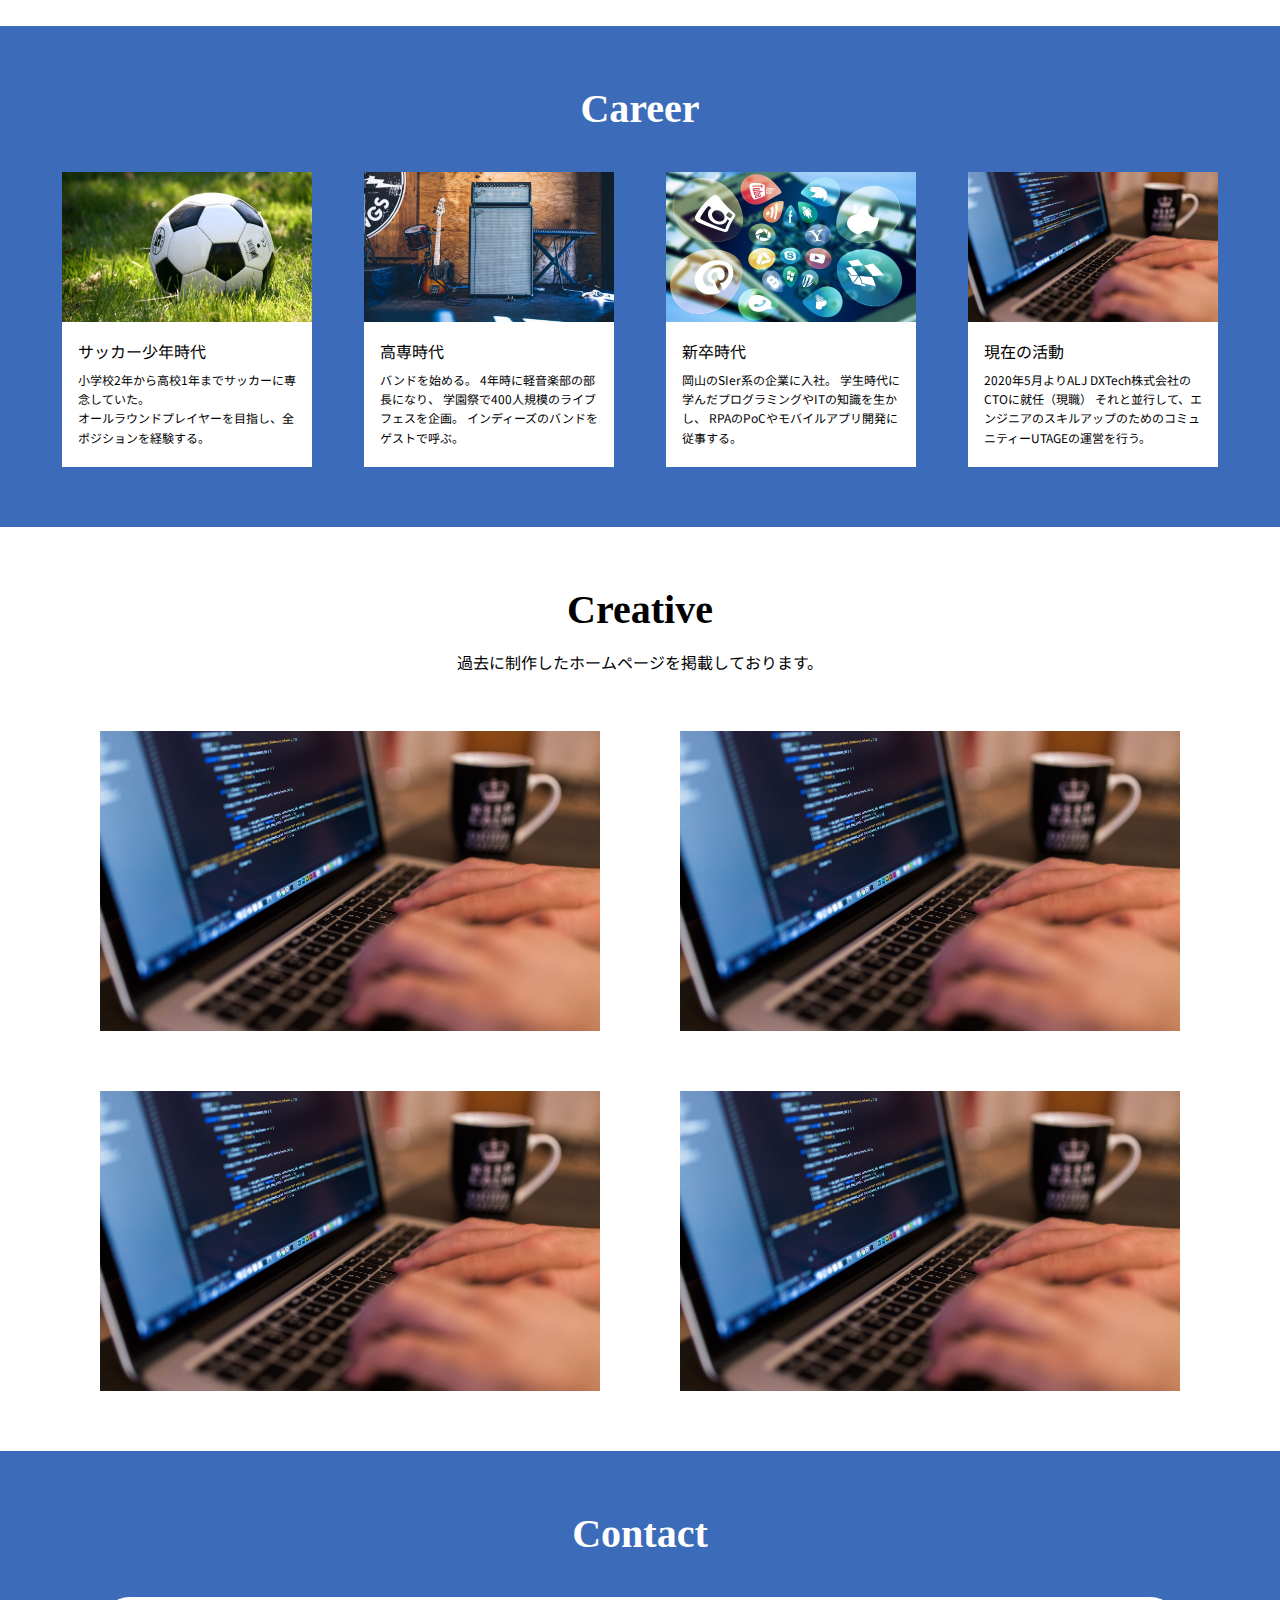
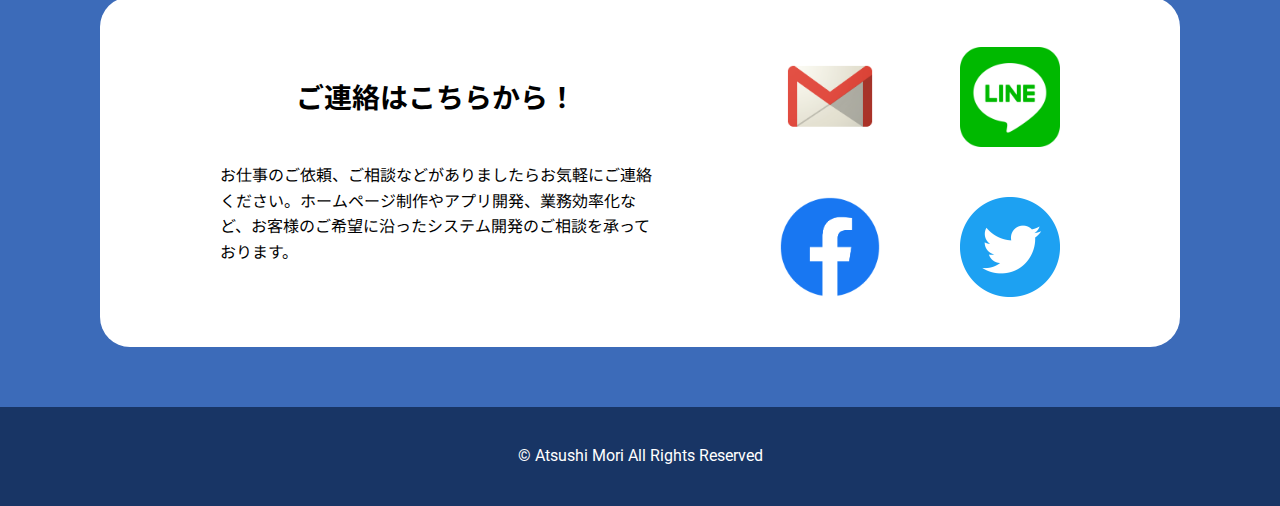
==== commit db6fe3ae: "更新" ====
--- a/index.html
+++ b/index.html
@@ -85,9 +85,46 @@
       </div>
     </div>
   </div>
-</div>
-
-<div class="sectionCol col3">
+
+  <div class="list-box">
+    <div class="box-inr">
+      <p class="enrollment-period">2009/11～2012/12</p>
+      <p class="company-name">トランスコスモス株式会社入社</p>
+      <div class="job-description">
+        <p>担当業務：デザイン・マークアップ全般</p>
+        <p>楽天株式会社様HTMLコーディング担当</p>
+        <p>NHN Japan 株式会社様ハンゲーム内ゲーム公式サイト制作・運用業務</p>
+        <p>昭和シェル石油株式会社様コーポレートサイト運用業務</p>
+      </div>
+    </div>
+  </div>
+
+  <div class="list-box">
+    <div class="box-inr">
+      <p class="enrollment-period">2013/10～2016/7</p>
+      <p class="company-name">株式会社ファッション・コ・ラボ入社（派遣）</p>
+      <div class="job-description">
+        <p>担当業務：マークアップ全般</p>
+        <p>ファッションウォーカーコーディング担当</p>
+        <p>ブランド公式ECサイト構築・運用</p>
+      </div>
+    </div>
+  </div>
+
+  <div class="list-box">
+    <div class="box-inr">
+      <p class="enrollment-period">2016/8～現在</p>
+      <p class="company-name">株式会社JALブランドコミュニケーション入社</p>
+      <div class="job-description">
+        <p>担当業務：マークアップ全般</p>
+        <p>JALグループサイトコーディング担当</p>
+      </div>
+    </div>
+  </div>
+</div>
+
+
+<!-- <div class="sectionCol col3">
 <div class="clm">
 <div class="featurePict"><img src="assets/img/icon_frontend.svg" alt=""></div>
 <h3 class="featureHead">フロントエンド開発</h3>
@@ -104,7 +141,7 @@
 <h3 class="featureHead">ゲーム開発</h3>
 <p class="featureText">Unityを用いた２Dゲーム開発を企画から設計・開発・テストまでを担当していました。 UI/UXの知見や設計のデザインパターンの知見が身につきました。</p>
 </div>
-</div>
+</div> -->
 </div>
 <!-- /sectionInr -->
 </div>
@@ -112,7 +149,8 @@
 
 <div class="skillSection" id="sec03">
 <div class="sectionInr">
-<h2 class="sectionHead">Skills</h2>
+<h2 class="sectionHead">スキル</h2>
+<p class="sectionLead">業務で問題無く使用できるツール及びプログラミング言語の一覧になります。</p>
 <div class="skillChartClm">
 <div class="chartCol">
 <dl>
@@ -120,36 +158,53 @@
 <dt class="skillName">HTML</dt>
 <dd class="skillParameter" id="js_skillParameter01"><span class="percent100">100</span></dd>
 </div>
+
 <div class="skillItem css">
 <dt class="skillName">CSS</dt>
 <dd class="skillParameter"><span class="percent100">100</span></dd>
 </div>
+
 <div class="skillItem javascript">
 <dt class="skillName">JavaScript</dt>
-<dd class="skillParameter"><span class="percent20">20</span></dd>
-</div>
+<dd class="skillParameter"><span class="percent70">70</span></dd>
+</div>
+
+<div class="skillItem php">
+<dt class="skillName">jQuery</dt>
+<dd class="skillParameter"><span class="percent80">80</span></dd>
+</div>
+
 <div class="skillItem php">
 <dt class="skillName">PHP</dt>
 <dd class="skillParameter"><span class="percent10">10</span></dd>
 </div>
 </dl>
+
 </div>
 <div class="chartCol">
 <dl>
 <div class="skillItem gyagu">
-<dt class="skillName">体力</dt>
+<dt class="skillName">Adode CC<span>（Photoshop,Adobe XD,Dreamweaver）</span></dt>
 <dd class="skillParameter"><span class="percent70">70</span></dd>
 </div>
+
 <div class="skillItem alcohol">
-<dt class="skillName">アルコール耐性</dt>
+<dt class="skillName">SourceTree</span></dt>
+<dd class="skillParameter"><span class="percent70">70</span></dd>
+</div>
+
+<div class="skillItem alcohol">
+<dt class="skillName">GitHub</span></dt>
+<dd class="skillParameter"><span class="percent70">70</span></dd>
+</div>
+
+<div class="skillItem sumaho">
+<dt class="skillName">Atom</dt>
 <dd class="skillParameter"><span class="percent50">50</span></dd>
 </div>
-<div class="skillItem sumaho">
-<dt class="skillName">スマホ依存度</dt>
-<dd class="skillParameter"><span class="percent100">100</span></dd>
-</div>
+
 <div class="skillItem health">
-<dt class="skillName">健康意識レベル</dt>
+<dt class="skillName">Visual Studio Code</dt>
 <dd class="skillParameter"><span class="percent90">90</span></dd>
 </div>
 </dl>
--- a/assets/css/index.css
+++ b/assets/css/index.css
@@ -1,19 +1,24 @@
 @charset "UTF-8";
+
 @media all and (maxi-width:749px) {
   body {
     overflow-x: hidden;
   }
 }
+
 body {
   position: relative;
 }
+
 #siteWrap {
   position: relative;
 }
+
 .naviSection {
   width: 100%;
   background-color: #3c6bb9;
 }
+
 .headNaviBox {
   display: flex;
   justify-content: space-between;
@@ -21,6 +26,7 @@
   margin: 0 24px;
   height: 100px;
 }
+
 @media all and (max-width:749px) {
   .headNaviBox {
     padding: 6.666666666666667vw 5.333333333333333vw;
@@ -28,6 +34,7 @@
     height: 26.666666666666668vw;
   }
 }
+
 .headNaviBox .siteLogo {
   font-size: 36px;
   margin-right: auto;
@@ -35,35 +42,43 @@
   font-family: Roboto, sans-serif;
   font-weight: 500;
 }
+
 @media all and (max-width:749px) {
   .headNaviBox .siteLogo {
     font-size: 5.333333333333333vw;
     margin-right: 0;
   }
 }
+
 .pageLink {
   display: flex;
   flex-wrap: wrap;
 }
+
 .spMenuLine {
   display: none;
 }
-.headNaviBox .pageLink > li {
+
+.headNaviBox .pageLink>li {
   margin-left: 1em;
 }
-.headNaviBox .pageLink > li:first-child {
+
+.headNaviBox .pageLink>li:first-child {
   margin-left: 0;
 }
+
 .headNaviBox .pageLink a {
   color: #fff;
   font-size: 20px;
   font-family: Roboto, sans-serif;
   font-weight: 400;
 }
+
 @media all and (max-width: 749px) {
   body {
     overflow-x: hidden;
   }
+
   .pageLink {
     display: none;
     width: 100%;
@@ -74,40 +89,47 @@
     background: #fff;
     /* transition: all 1.5s ease 0s; */
   }
+
   .pageLink.active {
     /* transform: translateX(0); */
     display: block;
-    animation-name:burger-menu;
-    animation-duration:1.5s;
+    animation-name: burger-menu;
+    animation-duration: 1.5s;
     animation-delay: 0s;
     animation-iteration-count: 1;
     animation-fill-mode: forwards;
     transition: all 1.5s ease-in-out 0s;
     /* opacity: 1; */
   }
+
   @keyframes burger-menu {
-    0%{
+    0% {
       opacity: 0;
       transform: translateX(100%);
     }
-    100%{
+
+    100% {
       opacity: 1;
       transform: translateX(0);
     }
-    
-  }
-  .headNaviBox .pageLink > li {
+
+  }
+
+  .headNaviBox .pageLink>li {
     margin: 0;
   }
+
   .headNaviBox .pageLink a {
     color: #3C6BB9;
     padding: 4vw 0 4vw 8vw;
     border-top: 1px solid #3C6BB9;
     display: block;
   }
-  .headNaviBox .pageLink > li:first-child a {
+
+  .headNaviBox .pageLink>li:first-child a {
     border: 0;
   }
+
   .spMenuLine {
     position: relative;
     display: flex;
@@ -125,17 +147,20 @@
     right: 6.666666666666667vw;
     border-radius: 2.6666666666666665vw;
   }
-  .spMenuLine > span {
+
+  .spMenuLine>span {
     width: 8vw;
     height: 1.0666666666666667vw;
     background-color: #414141;
     display: inline-block;
     margin-top: 1.3333333333333333vw;
   }
-  .spMenuLine > span:first-child {
+
+  .spMenuLine>span:first-child {
     margin-top: 0;
   }
 }
+
 .mainSection {
   height: 700px;
   background-image: url(../img/main_head_bg.jpg);
@@ -148,6 +173,7 @@
   /* margin-top: 100px; */
   background-size: cover;
 }
+
 @media all and (max-width: 750px) {
   .mainSection {
     padding: 0 42px;
@@ -156,27 +182,32 @@
     background-image: url(../img/main_head_bg_sp.jpg);
   }
 }
+
 .mainSection .mainTitle {
   font-size: 66px;
   color: #fff;
   line-height: 1;
 }
+
 .mainSection .leadTxt {
   font-size: 32px;
   padding-top: 32px;
   color: #fff;
 }
+
 @media all and (max-width:749px) {
   .mainSection .mainTitle {
     font-size: 8.533333333333333vw;
     line-height: 1.5;
   }
+
   .mainSection .leadTxt {
     font-size: 4.266666666666667vw;
     padding-top: 10px;
   }
 }
-.mainSection > .sectionInr {
+
+.mainSection>.sectionInr {
   width: 100vw;
   text-align: center;
   display: flex;
@@ -184,32 +215,44 @@
   justify-content: center;
   flex-direction: column;
 }
+
 .sectionHead {
   font-size: 40px;
   text-align: center;
   font-weight: 700;
 }
+
 @media all and (max-width: 750px) {
   .sectionHead {
     font-size: 8.533333333333333vw;
   }
 }
+
 .aboutSection {
   padding: 60px 0;
 }
+
+.aboutSection .sectionHead {
+  color: #50555c;
+}
+
+
 @media all and (max-width: 750px) {
   .aboutSection {
     padding: 16vw;
   }
 }
+
 .aboutSection .profileBox {
   display: flex;
-  max-width: 980px;
+  max-width: 950px;
   padding-top: 40px;
   margin: 0 auto;
   align-items: center;
   justify-content: space-between;
-}
+  color: #50555c;
+}
+
 @media all and (max-width: 750px) {
   .aboutSection .profileBox {
     width: 100%;
@@ -218,6 +261,7 @@
     flex-direction: column;
   }
 }
+
 .aboutSection .profilePict {
   width: 340px;
   overflow: hidden;
@@ -225,38 +269,47 @@
   margin-right: auto;
   flex-shrink: 0;
 }
+
 .profileText {
   font-family: 'Noto Sans JP', sans-serif;
-  width: 424px;
-}
+  width: 520px;
+}
+
 @media all and (max-width:749px) {
   .profileText {
     width: 100%;
   }
 }
+
 .profileText .name {
   font-size: 36px;
 }
-.profileText .name > .engName {
+
+.profileText .name>.engName {
   font-size: 24px;
   display: block;
   padding-top: 10px;
   font-family: Roboto, sans-serif;
 }
+
 .aboutSection .profilePict img {
   width: 100%;
   height: auto;
 }
-.detailTxt, .detailList {
+
+.detailTxt,
+.detailList {
   padding-top: 15px;
   line-height: 1.5;
 }
-.detailList > li {
+
+.detailList>li {
   position: relative;
   padding-left: 1em;
   line-height: 1.7;
 }
-.detailList > li::before {
+
+.detailList>li::before {
   content: "・";
   display: block;
   position: absolute;
@@ -264,31 +317,36 @@
   left: 0;
   transform: translateY(-50%);
 }
+
 @media all and (max-width: 750px) {
   .aboutSection .profilePict {
     margin-right: 0;
     width: 53.333333333333336vw;
   }
+
   .profileText .name {
     text-align: center;
     font-size: 30px;
     padding-top: 45px;
   }
-  .profileText .name > .engName {
+
+  .profileText .name>.engName {
     font-size: 20px;
     padding-top: 10px;
   }
-  .detailList > li {
+
+  .detailList>li {
     font-size: 12px;
   }
 }
-.featuresSection {
+
+/* .featuresSection {
   background-color: #3c6bb9;
   padding: 60px;
 }
 .featuresSection .sectionHead {
   color: #fff;
-}
+} */
 .featuresSection .sectionCol {
   max-width: 1160px;
   margin: 0 auto;
@@ -296,6 +354,7 @@
   justify-content: space-between;
   padding-top: 40px;
 }
+
 .featuresSection .sectionCol .clm {
   width: calc(100% / 3);
   margin-left: 116px;
@@ -303,115 +362,144 @@
   color: #fff;
   font-family: 'Noto Sans JP', sans-serif;
 }
+
 .featuresSection .sectionCol .clm:first-child {
   margin-left: 0;
 }
+
 @media all and (max-width: 750px) {
   .featuresSection .sectionCol {
     width: 100%;
     flex-wrap: wrap;
   }
+
   .featuresSection .sectionCol .clm {
     width: 100%;
     margin: 60px 0 0 0;
   }
+
   .featuresSection .sectionCol .clm:first-child {
     margin-top: 0;
   }
 }
+
 .featurePict {
   width: 150px;
   margin: 0 auto;
   text-align: center;
 }
+
 @media all and (max-width:749px) {
   .featurePict {
     width: 40vw;
   }
 }
+
 .featurePict img {
   width: 100%;
   height: auto;
 }
+
 .featureHead {
   padding-top: 20px;
   font-size: 24px;
   font-weight: 700;
 }
+
 .featureText {
   font-size: 16px;
   padding-top: 20px;
   text-align: left;
   line-height: 1.7;
 }
+
 .skillSection {
   padding: 60px 100px;
 }
+
 @media all and (max-width: 750px) {
   .skillSection {
     padding: 60px;
   }
 }
+
 .skillChartClm {
-  max-width: 1080px;
+  max-width: 950px;
   padding-top: 40px;
   margin: 0 auto;
   display: flex;
   align-items: center;
   justify-content: space-between;
 }
+
 @media all and (max-width: 750px) {
   .skillChartClm {
     width: 100%;
     margin: 0;
     flex-direction: column;
   }
+
   .chartCol {
     padding-top: 40px;
   }
+
   .chartCol:first-child {
     padding-top: 0;
   }
 }
-.skillChartClm > dl {
+
+.skillChartClm>dl {
   display: flex;
   justify-content: space-around;
   flex-flow: column wrap;
   align-items: flex-start;
 }
+
 .skillItem {
   padding-top: 40px;
 }
+
 .skillItem:first-child {
   padding-top: 0;
 }
+
 @media all and (max-width: 750px) {
   .skillItem {
     padding-top: 40px;
     width: 100%;
   }
+
   .skillItem:nth-child(5) {
     padding-top: 0;
   }
 }
+
 .skillName {
   font-size: 24px;
   font-weight: 400;
   font-family: 'Noto Sans JP', sans-serif;
 }
+
+.skillName>span {
+  font-size: 14px;
+}
+
 .chartCol {
   margin-left: 80px;
   width: calc(100% / 2);
 }
+
 @media all and (max-width: 750px) {
   .chartCol {
     margin: 0;
     width: 100%;
   }
 }
+
 .chartCol:first-child {
   margin-left: 0;
 }
+
 .skillParameter {
   display: flex;
   background-color: #ebebeb;
@@ -419,6 +507,7 @@
   margin-top: 12px;
   width: 100%;
 }
+
 .skillParameter span {
   color: #fff;
   display: flex;
@@ -429,82 +518,129 @@
   justify-content: flex-end;
   font-family: Roboto, sans-serif;
 }
+
 .html .skillParameter span {
   background-color: #ff8848;
 }
+
 .css .skillParameter span {
   background-color: #52afff;
 }
+
 .javascript .skillParameter span {
   background-color: #ffeb52;
 }
+
 .php .skillParameter span {
   background-color: #9b52ff;
 }
+
 .gyagu .skillParameter span {
   background-color: #6ed972;
 }
+
 .alcohol .skillParameter span {
   background-color: #ff7cf5;
 }
+
 .sumaho .skillParameter span {
   background-color: #ff5252;
 }
+
 .health .skillParameter span {
   background-color: #79efd3;
 }
-.health .skillParameter.num0 span{width: 100%;}
-.health .skillParameter.num1 span{width: 100%;}
-.health .skillParameter.num2 span{width: 20%; justify-content: center;}
-.health .skillParameter.num3 span{width: 10%; justify-content: center;}
-.health .skillParameter.num4 span{width: 70%;}
-.health .skillParameter.num5 span{width: 50%;}
-.health .skillParameter.num6 span{width: 100%;}
-.health .skillParameter.num7 span{width: 90%;}
+
+.health .skillParameter.num0 span {
+  width: 100%;
+}
+
+.health .skillParameter.num1 span {
+  width: 100%;
+}
+
+.health .skillParameter.num2 span {
+  width: 20%;
+  justify-content: center;
+}
+
+.health .skillParameter.num3 span {
+  width: 10%;
+  justify-content: center;
+}
+
+.health .skillParameter.num4 span {
+  width: 70%;
+}
+
+.health .skillParameter.num5 span {
+  width: 50%;
+}
+
+.health .skillParameter.num6 span {
+  width: 100%;
+}
+
+.health .skillParameter.num7 span {
+  width: 90%;
+}
 
 .skillParameter span.percent10 {
   width: 10%;
   justify-content: center;
 }
+
 .skillParameter span.percent20 {
   width: 20%;
   justify-content: center;
 }
+
 .skillParameter span.percent30 {
   width: 30%;
 }
+
 .skillParameter span.percent40 {
   width: 40%;
 }
+
 .skillParameter span.percent50 {
   width: 50%;
 }
+
 .skillParameter span.percent60 {
   width: 60%;
 }
+
 .skillParameter span.percent70 {
   width: 70%;
 }
+
 .skillParameter span.percent80 {
   width: 80%;
 }
+
 .skillParameter span.percent90 {
   width: 90%;
 }
+
 .skillParameter span.percent100 {
   width: 100%;
 }
+
 .careerSection {
   background-color: #3c6bb9;
   padding: 60px 0;
 }
+
 .careerSection .sectionHead {
   color: #fff;
 }
+
 .careerSection .sectionInr {
   max-width: 1208px;
   margin: 0 auto;
 }
+
 .careerSection .sectionCol {
   display: flex;
   justify-content: center;
@@ -512,7 +648,8 @@
   padding-top: 20px;
   font-family: 'Noto Sans JP', sans-serif;
 }
-.careerSection .sectionCol > .clm {
+
+.careerSection .sectionCol>.clm {
   width: 25%;
   width: 250px;
   flex-shrink: 0;
@@ -520,31 +657,38 @@
   margin: 0 26px;
   margin-top: 20px;
 }
+
 .careerPict img {
   width: 100%;
   height: auto;
 }
+
 .careerDetail {
   background-color: #fff;
   padding: 20px 16px;
 }
+
 .careerHead {
   font-size: 16px;
 }
+
 .careerText {
   font-size: 12px;
   line-height: 1.6;
   padding-top: 10px;
 }
+
 .creativeSection {
   padding: 60px 0;
 }
+
 .sectionLead {
   text-align: center;
   font-size: 16px;
   padding-top: 20px;
   font-family: 'Noto Sans JP', sans-serif;
 }
+
 .creativeSection .sectionCol {
   width: 1080px;
   margin: 0 auto;
@@ -553,69 +697,88 @@
   flex-wrap: wrap;
   justify-content: space-between;
 }
+
 .creativeSection .sectionCol .clm {
   width: 500px;
   margin-top: 60px;
 }
+
 .creativeSection .sectionCol .clm a {
   transition: all .3s ease-out 0s;
 }
+
 .creativeSection .sectionCol .clm a:hover {
   opacity: .7;
 }
+
 .creativeSection .sectionCol .clm img {
   width: 100%;
   height: auto;
 }
-.creativeSection .sectionCol .clm:nth-child(1), .creativeSection .sectionCol .clm:nth-child(2) {
+
+.creativeSection .sectionCol .clm:nth-child(1),
+.creativeSection .sectionCol .clm:nth-child(2) {
   margin-top: 0;
 }
+
 @media all and (max-width:750px) {
   .careerSection {
     padding: 16vw;
   }
+
   .careerSection .sectionInr {
     width: 100%;
     margin: 0;
   }
+
   .sectionLead {
     font-size: 3.2vw;
     padding-top: 5.333333333333333vw;
   }
+
   .careerSection .sectionCol {
     flex-direction: column;
   }
-  .careerSection .sectionCol > .clm {
+
+  .careerSection .sectionCol>.clm {
     width: 100%;
     margin: 40px 0 0 0;
     max-width: 100%;
   }
-  .careerSection .sectionCol > .clm:first-child {
+
+  .careerSection .sectionCol>.clm:first-child {
     margin: 0;
   }
+
   .creativeSection {
     padding: 16vw 8vw;
   }
+
   .creativeSection .sectionCol {
     width: 100%;
     flex-direction: column;
     padding-top: 16vw;
   }
+
   .creativeSection .sectionCol .clm {
     width: 100%;
     margin: 16vw 0 0 0;
   }
+
   .creativeSection .sectionCol .clm:nth-child(2) {
     margin-top: 16vw;
   }
 }
+
 .contactSection {
   background-color: #3c6bb9;
   padding: 60px 0;
 }
+
 .contactSection .sectionHead {
   color: #fff;
 }
+
 .contactSection .sectionInr {
   max-width: 1080px;
   margin: 40px auto 0 auto;
@@ -623,82 +786,103 @@
   background-color: #fff;
   border-radius: 30px;
 }
+
 .contactSection .sectionInr .inrWrap {
   display: flex;
   align-items: center;
   font-family: 'Noto Sans JP', sans-serif;
 }
+
 .contactSection .sectionInr .inrWrap .wrapBox:last-child {
   margin-left: 128px;
   width: 280px;
   flex-shrink: 0;
   flex-wrap: wrap;
 }
+
 .contactHead {
   font-size: 28px;
   text-align: center;
   font-weight: bold;
 }
+
 .contactText {
   padding-top: 50px;
   font-size: 16px;
   line-height: 1.6;
 }
+
 .contactSection .sectionInr .inrWrap .wrapBox ul {
   display: flex;
   flex-wrap: wrap;
 }
+
 .contactSection .sectionInr .inrWrap .wrapBox ul li {
   padding-left: 80px;
   padding-top: 50px;
 }
-.contactSection .sectionInr .inrWrap .wrapBox ul li:nth-child(1), .contactSection .sectionInr .inrWrap .wrapBox ul li:nth-child(3) {
+
+.contactSection .sectionInr .inrWrap .wrapBox ul li:nth-child(1),
+.contactSection .sectionInr .inrWrap .wrapBox ul li:nth-child(3) {
   padding-left: 0;
 }
-.contactSection .sectionInr .inrWrap .wrapBox ul li:nth-child(1), .contactSection .sectionInr .inrWrap .wrapBox ul li:nth-child(2) {
+
+.contactSection .sectionInr .inrWrap .wrapBox ul li:nth-child(1),
+.contactSection .sectionInr .inrWrap .wrapBox ul li:nth-child(2) {
   padding-top: 0;
 }
+
 @media all and (max-width:750px) {
   .contactSection {
     padding: 16vw 8vw;
   }
+
   .contactSection .sectionInr {
     width: 100%;
     padding: 16vw 8vw;
   }
+
   .contactHead {
     font-size: 5.333333333333333vw;
     font-weight: normal;
   }
+
   .contactText {
     font-size: 3.2vw;
     padding-top: 6.666666666666667vw;
   }
+
   .contactSection .sectionInr .inrWrap {
     flex-direction: column;
   }
+
   .contactSection .sectionInr .inrWrap .wrapBox:last-child {
     width: 100%;
     margin: 0;
     flex-shrink: inherit;
   }
+
   .contactSection .sectionInr .inrWrap .wrapBox ul {
     flex-direction: column;
     justify-content: center;
     padding-top: 20px;
   }
+
   .contactSection .sectionInr .inrWrap .wrapBox ul li {
     padding-left: 0;
     padding-top: 50px;
     text-align: center;
   }
+
   .contactSection .sectionInr .inrWrap .wrapBox ul li:nth-child(2) {
     padding-top: 50px;
   }
+
   .contactSection .sectionInr .inrWrap .wrapBox ul li img {
     width: 26.666666666666668vw;
   }
 }
+
 .footSection {
   background-color: #183565;
   color: #fff;
@@ -707,6 +891,7 @@
   font-size: 16px;
   font-family: Roboto, sans-serif;
 }
+
 .modalWrap {
   position: fixed;
   top: 0;
@@ -717,6 +902,7 @@
   display: none;
   transition: all 1s ease-in-out 5s;
 }
+
 .modalWrap .modalBox {
   position: absolute;
   top: 50%;
@@ -730,28 +916,32 @@
   transition: all 1s ease-in-out 3s;
   opacity: 0;
 }
+
 .modalWrap .modalBox.active {
   /* opacity: 1; */
-  animation-name:modal-anime;
-  animation-duration:1.5s;
+  animation-name: modal-anime;
+  animation-duration: 1.5s;
   animation-delay: 0s;
   animation-iteration-count: 1;
   animation-fill-mode: forwards;
   transition: all 1.5s ease-in-out 0s;
 }
+
 @keyframes modal-anime {
-  0%{
+  0% {
     opacity: 0;
   }
-  100%{
+
+  100% {
     opacity: 1;
   }
-  
+
 }
 
 .modalWrap.active {
   display: block;
 }
+
 .modalBoxHeader {
   font-size: 40px;
   font-weight: normal;
@@ -759,20 +949,24 @@
   border-bottom: 1px solid #707070;
   line-height: 1;
 }
+
 .modalBoxDetail {
   padding-top: 35px;
   font-size: 24px;
   color: #414141;
   line-height: 1.5;
 }
-.modalBoxDetail > ul {
+
+.modalBoxDetail>ul {
   padding-top: 55px;
 }
+
 #coloseBtn {
   position: absolute;
   top: 40px;
   right: 40px;
 }
+
 #coloseBtn button {
   font-size: 0;
   line-height: 1;
@@ -783,9 +977,11 @@
   width: 37px;
   height: 37px;
 }
+
 .fixed {
   overflow: hidden;
 }
+
 @media all and (max-width:750px) {
   .modalWrap .modalBox {
     width: 83.73333333333333vw;
@@ -793,24 +989,66 @@
     padding: 8vw 5.333333333333333vw;
     border-radius: 5.333333333333333vw;
   }
+
   .modalBoxHeader {
     font-size: 4.533333333333333vw;
   }
+
   .modalBoxDetail {
     padding-top: 5.333333333333333vw;
     font-size: 3.2vw;
   }
-  .modalBoxDetail > ul {
+
+  .modalBoxDetail>ul {
     padding-top: 8vw;
   }
+
   #coloseBtn {
     position: absolute;
     top: 5.333333333333333vw;
     right: 5.333333333333333vw;
   }
+
   #coloseBtn button {
     background-size: 4vw 4vw;
     width: 4vw;
     height: 4vw;
   }
+}
+
+
+.featuresSection {
+  /* background-color: #3c6bb9; */
+  padding: 60px;
+  border-top: 1px solid #eee;
+}
+
+.featuresSection .sectionHead {
+  /* color: #fff; */
+  color: #605c57;
+}
+
+.job-career-list {
+  width: 950px;
+  margin: 0 auto;
+  padding-top: 60px;
+  color: #605c57;
+}
+
+.job-career-list .list-box {
+  border: 2px solid hsla(0, 0%, 100%, .7);
+  box-shadow: 0 1px 1px rgba(0, 0, 0, .2);
+  padding: 20px 22px;
+  margin-bottom: 25px;
+}
+
+.job-career-list .list-box .enrollment-period,
+.job-career-list .list-box .company-name {
+  font-size: 23px;
+  line-height: 1.5;
+}
+
+.job-description {
+  font-size: 16px;
+  line-height: 1.5;
 }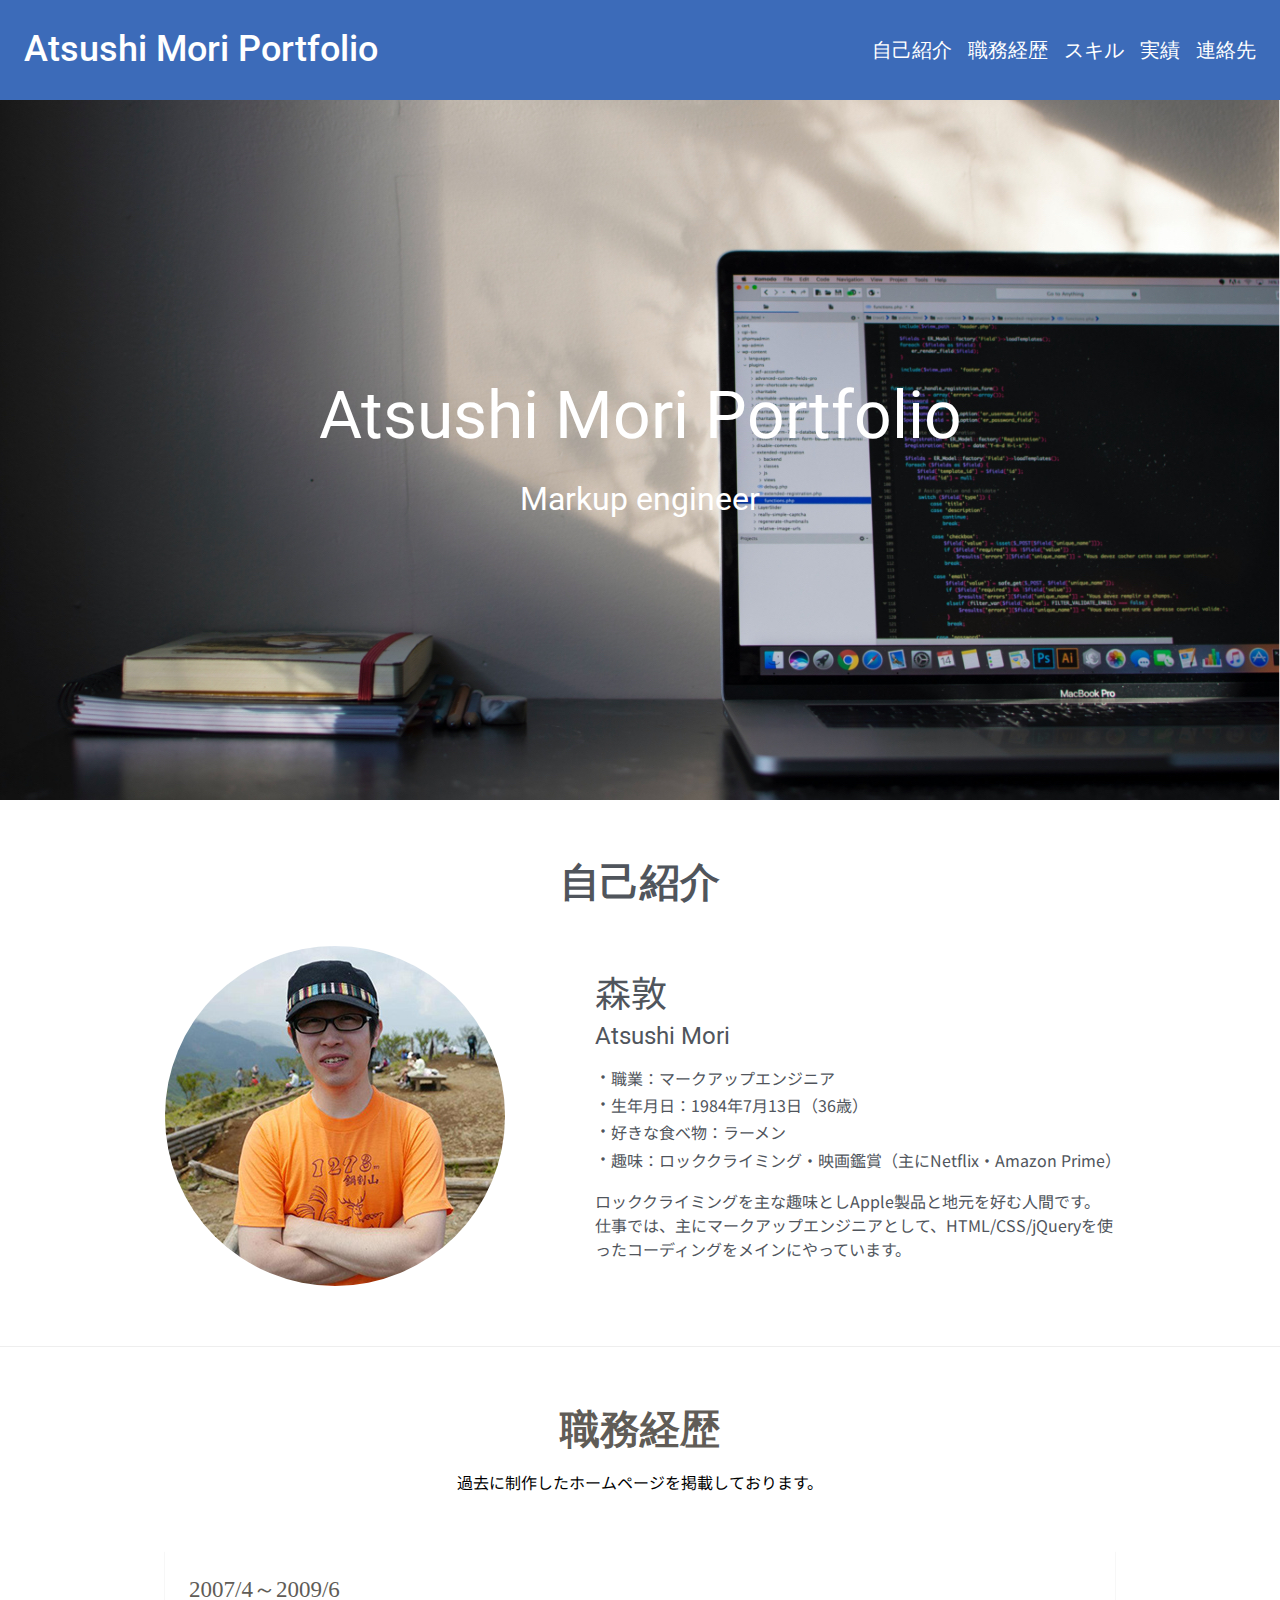
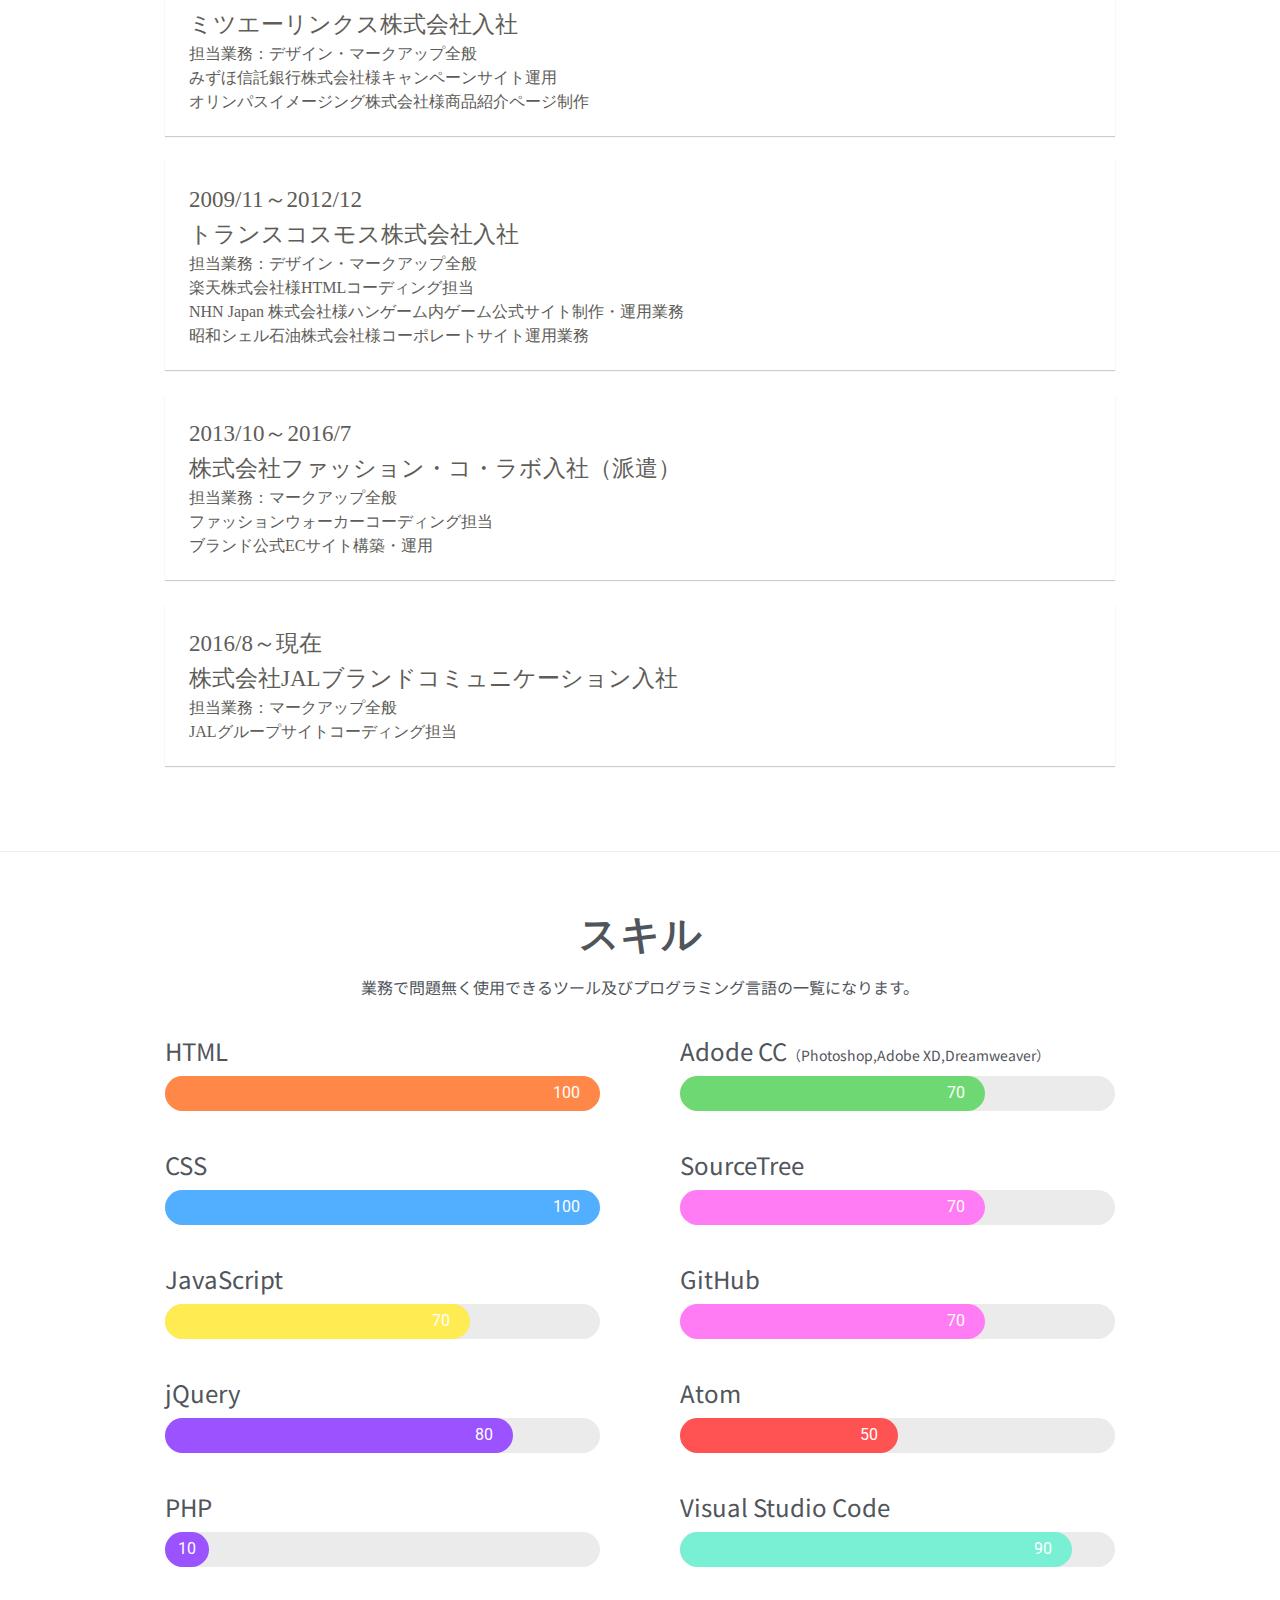
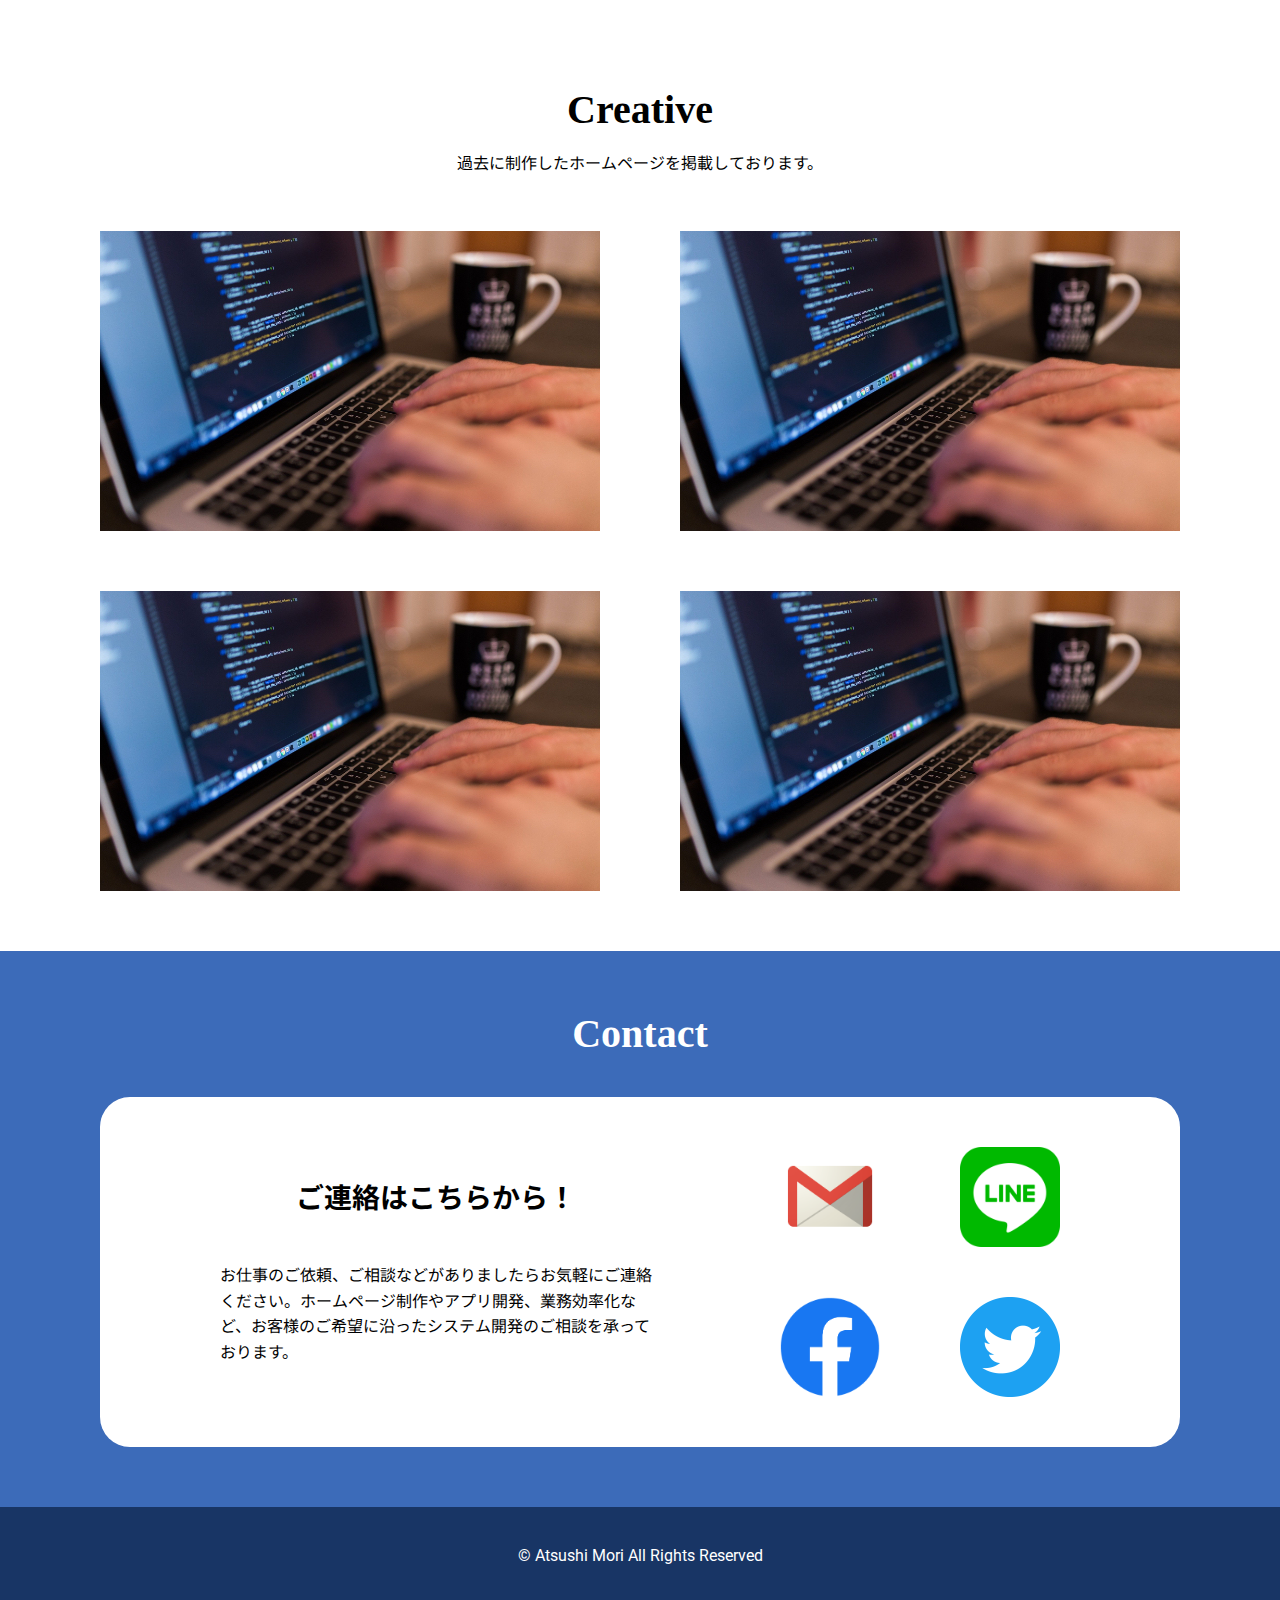
==== commit 4e8fb27a: "不要コンテンツのコメントアウト" ====
--- a/index.html
+++ b/index.html
@@ -30,7 +30,7 @@
 <li><a class="spMenuTxt" href="#sec02">職務経歴</a></li>
 <li><a class="spMenuTxt" href="#sec03">スキル</a></li>
 <li><a class="spMenuTxt" href="#sec04">実績</a></li>
-<li><a class="spMenuTxt" href="#sec05">Portfolio</a></li>
+<!-- <li><a class="spMenuTxt" href="#sec05">Portfolio</a></li> -->
 <li><a class="spMenuTxt" href="#sec06">連絡先</a></li>
 </ul>
 </nav>
@@ -215,7 +215,7 @@
 </div>
 <!-- /skillSection -->
 
-<div class="careerSection" id="sec04">
+<!-- <div class="careerSection" id="sec04">
 <h2 class="sectionHead">Career</h2>
 <div class="sectionInr">
 <div class="sectionCol col4">
@@ -250,11 +250,11 @@
 </div>
 </div>
 </div>
-<!-- /sectionInr -->
-</div>
-<!-- /careerSection -->
-
-<div class="creativeSection" id="sec05">
+
+</div> -->
+
+
+<div class="creativeSection" id="sec04">
 <h3 class="sectionHead">Creative</h3>
 <p class="sectionLead">過去に制作したホームページを掲載しております。</p>
 <div class="sectionInr">
--- a/assets/css/index.css
+++ b/assets/css/index.css
@@ -415,6 +415,12 @@
 
 .skillSection {
   padding: 60px 100px;
+  border-top: 1px solid #eee;
+}
+
+.skillSection .sectionHead,
+.skillSection .sectionLead {
+  color: #50555c;
 }
 
 @media all and (max-width: 750px) {
@@ -469,15 +475,16 @@
     width: 100%;
   }
 
-  .skillItem:nth-child(5) {
+  /* .skillItem:nth-child(5) {
     padding-top: 0;
-  }
+  } */
 }
 
 .skillName {
   font-size: 24px;
   font-weight: 400;
   font-family: 'Noto Sans JP', sans-serif;
+  color: #50555c;
 }
 
 .skillName>span {
@@ -1051,4 +1058,21 @@
 .job-description {
   font-size: 16px;
   line-height: 1.5;
+}
+
+@media all and (max-width:750px) {
+  .job-career-list {
+    width: 100%;
+    margin: 0;
+    padding-top: 60px;
+  }
+
+  .job-career-list .list-box .enrollment-period,
+  .job-career-list .list-box .company-name {
+    font-size: 20px;
+  }
+
+  .job-description {
+    font-size: 14px;
+  }
 }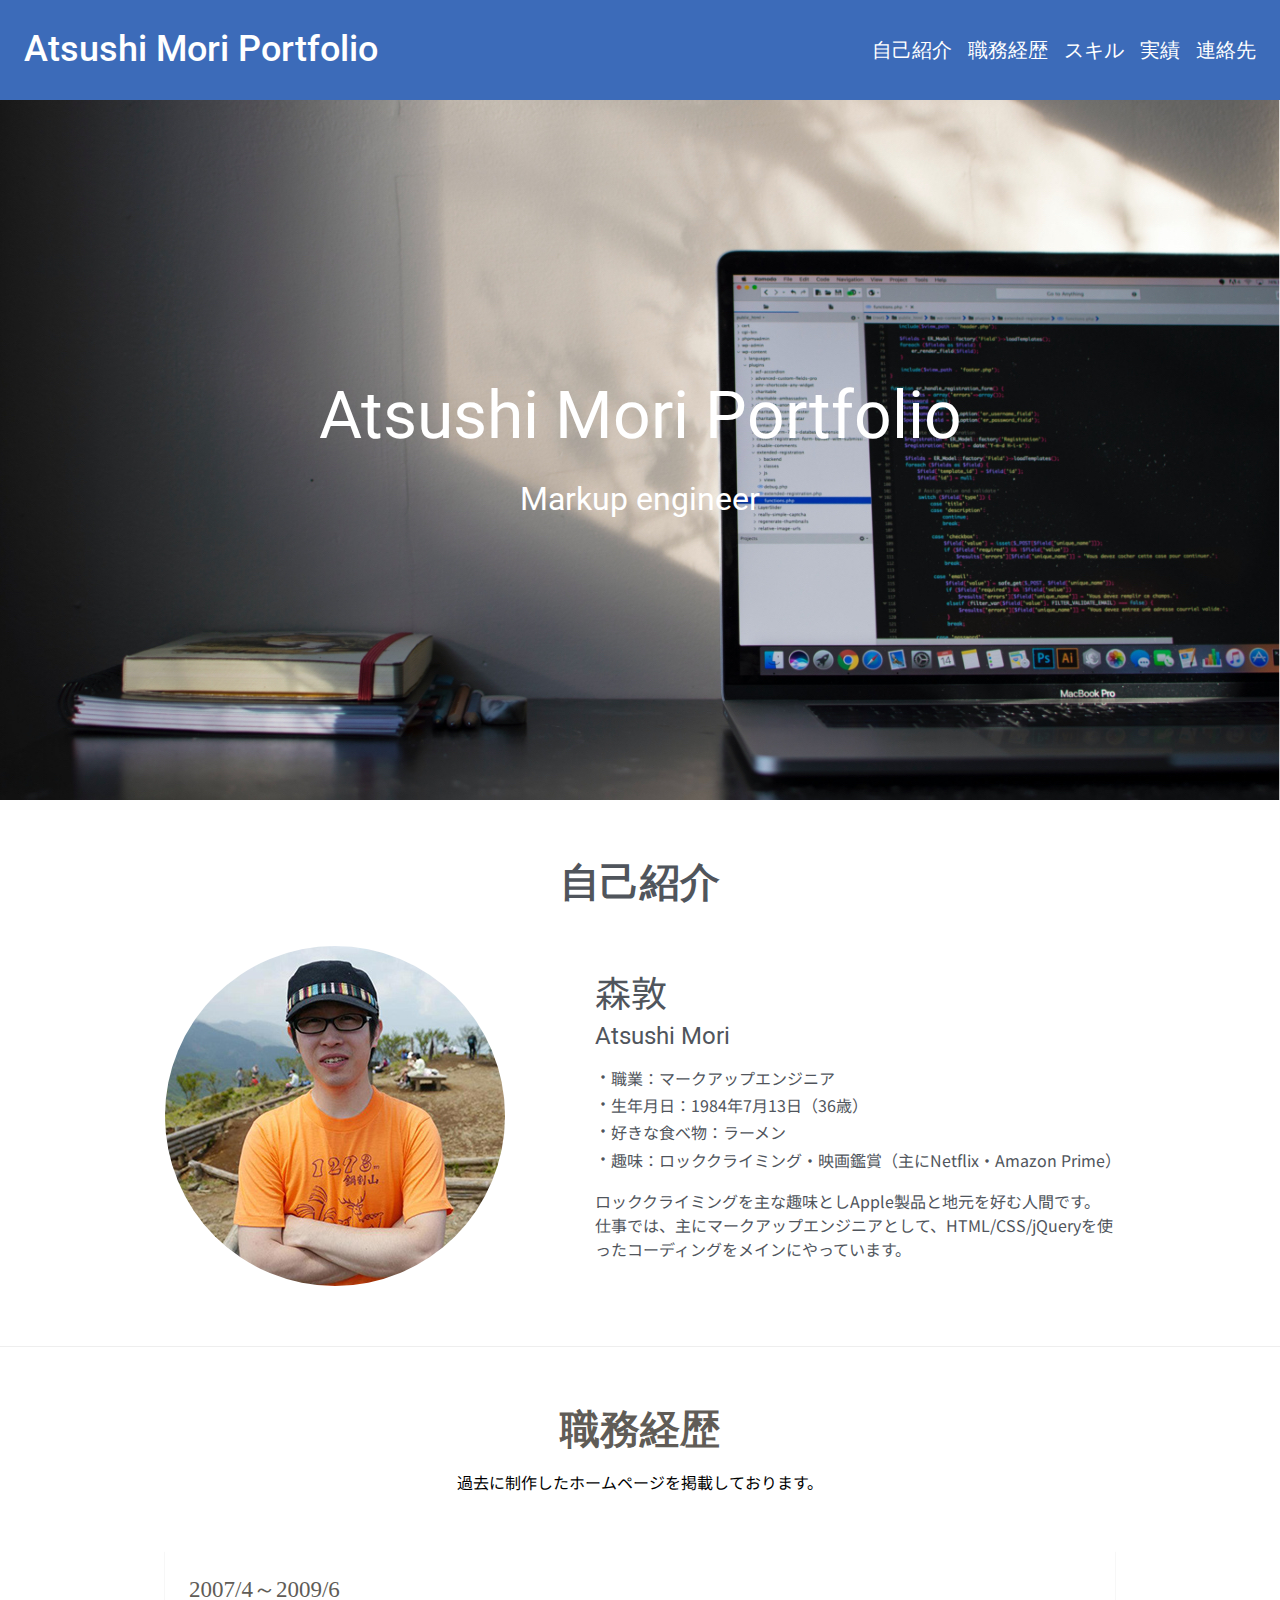
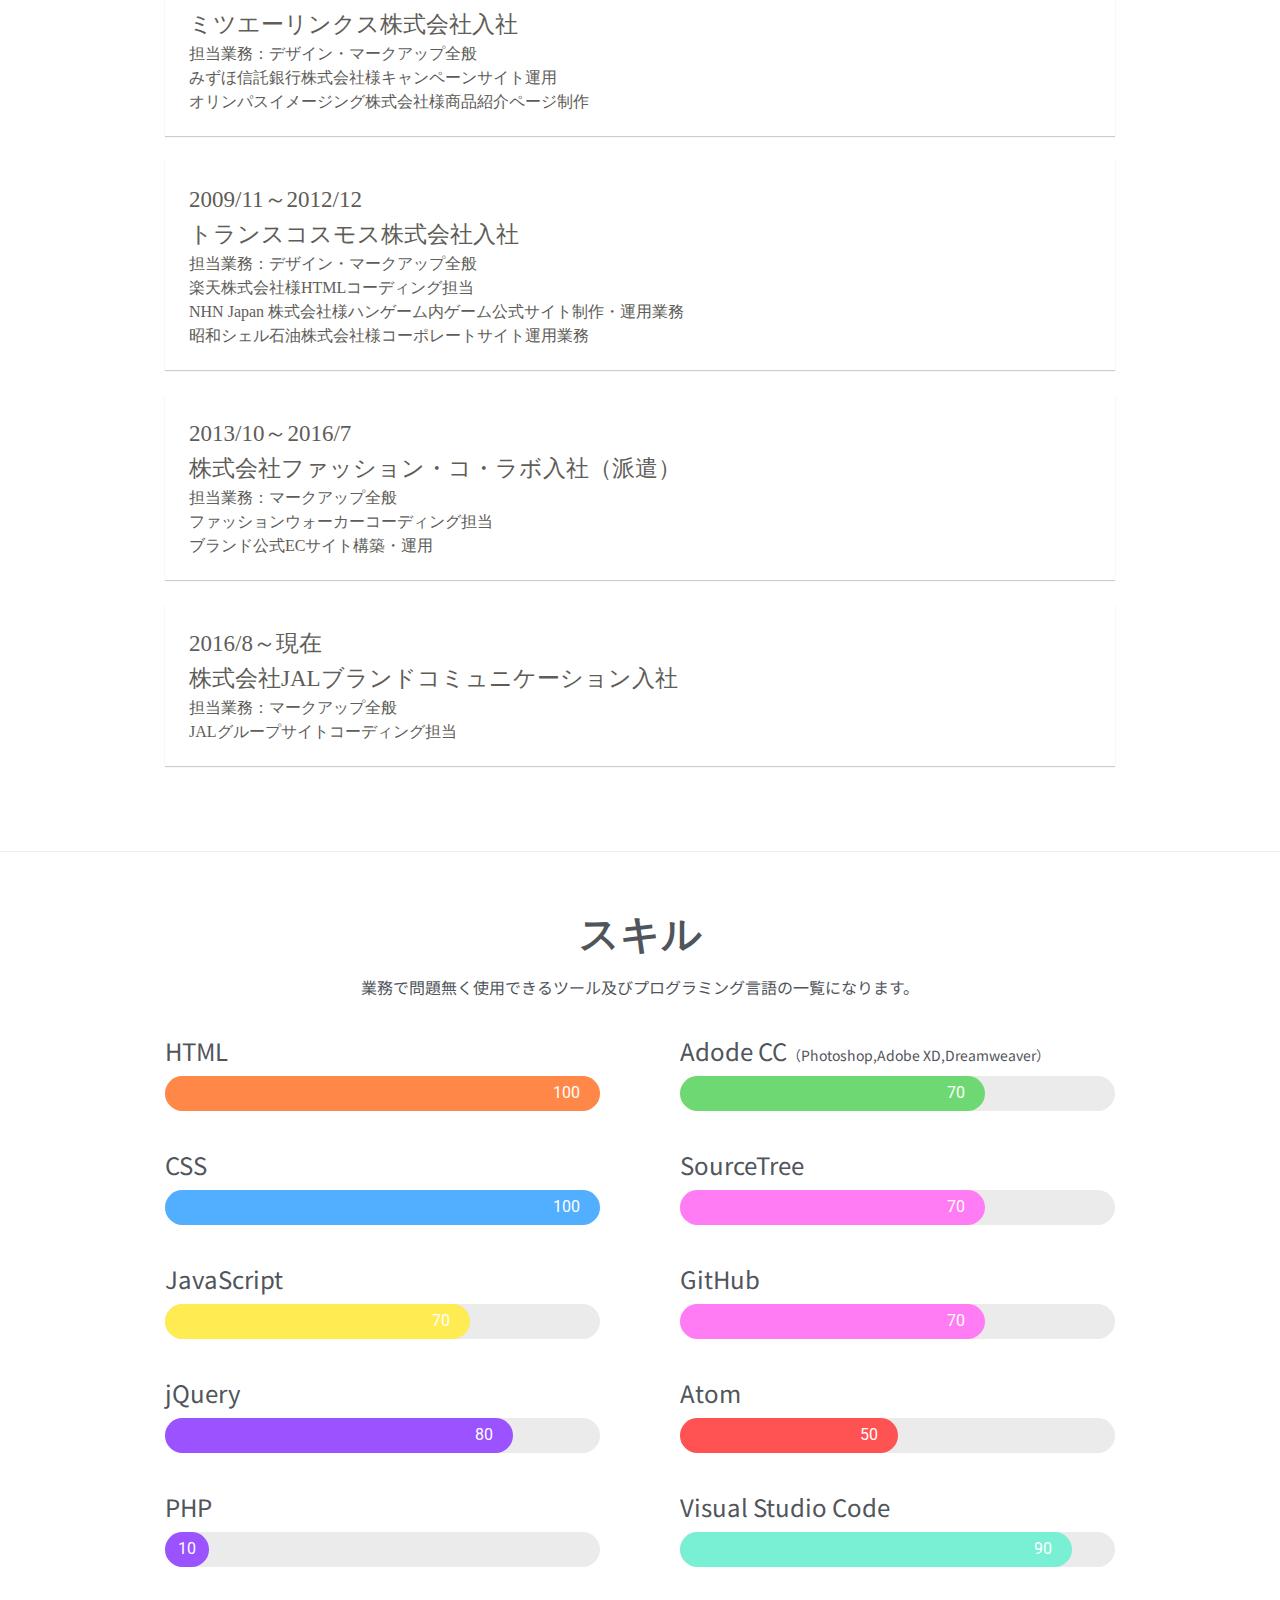
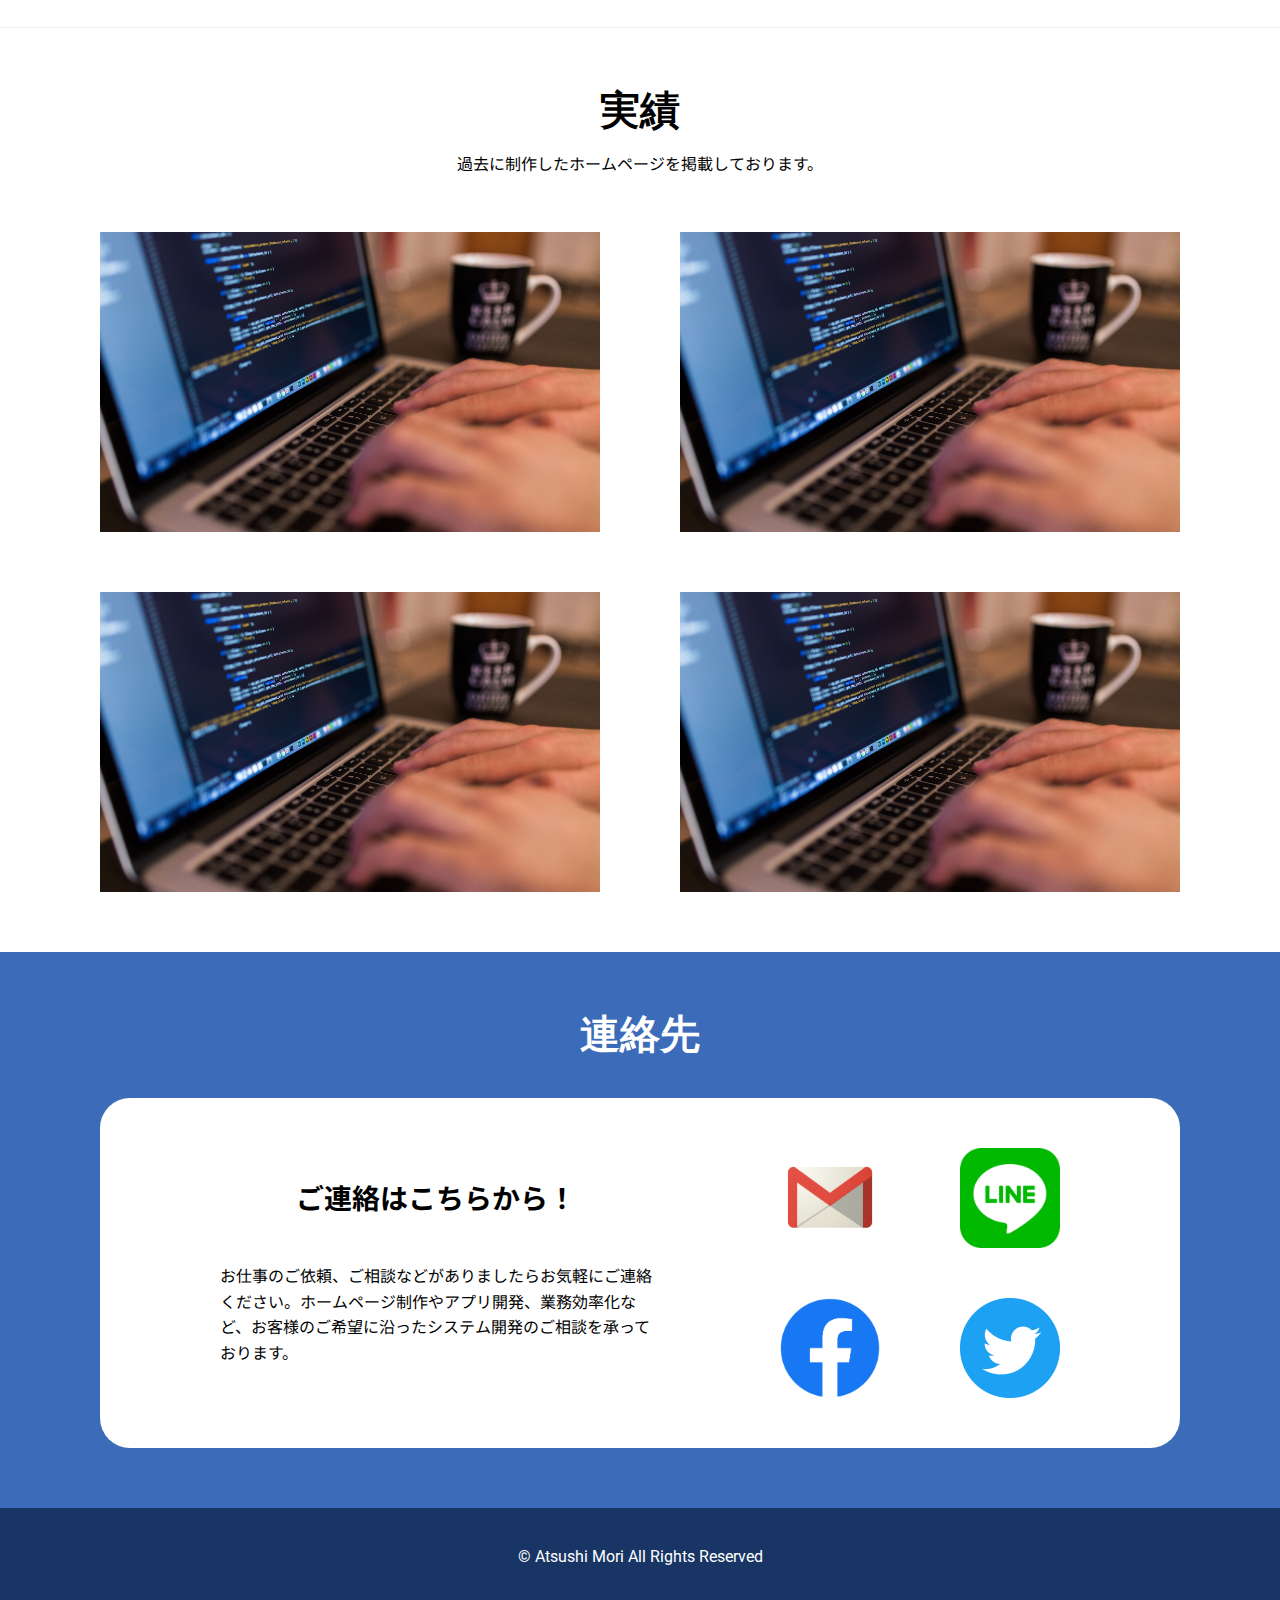
==== commit 02419fc7: "文言変更" ====
--- a/index.html
+++ b/index.html
@@ -255,7 +255,7 @@
 
 
 <div class="creativeSection" id="sec04">
-<h3 class="sectionHead">Creative</h3>
+<h3 class="sectionHead">実績</h3>
 <p class="sectionLead">過去に制作したホームページを掲載しております。</p>
 <div class="sectionInr">
 <div class="sectionCol col2">
@@ -362,7 +362,7 @@
 <!-- /creativeSection -->
 
 <div class="contactSection" id="sec06">
-<h3 class="sectionHead">Contact</h3>
+<h3 class="sectionHead">連絡先</h3>
 <div class="sectionInr">
 <div class="inrWrap">
 <div class="wrapBox">
--- a/assets/css/index.css
+++ b/assets/css/index.css
@@ -1,1078 +1,884 @@
 @charset "UTF-8";
-
-@media all and (maxi-width:749px) {
-  body {
-    overflow-x: hidden;
-  }
-}
-
 body {
-  position: relative;
-}
-
+ position: relative;
+}
+/* ナビ */
 #siteWrap {
-  position: relative;
-}
-
+ position: relative;
+}
 .naviSection {
-  width: 100%;
-  background-color: #3c6bb9;
-}
-
+ width: 100%;
+ background-color: #3c6bb9;
+}
 .headNaviBox {
-  display: flex;
-  justify-content: space-between;
-  align-items: center;
-  margin: 0 24px;
-  height: 100px;
-}
-
-@media all and (max-width:749px) {
-  .headNaviBox {
-    padding: 6.666666666666667vw 5.333333333333333vw;
-    margin: 0;
-    height: 26.666666666666668vw;
-  }
-}
-
+ display: flex;
+ justify-content: space-between;
+ align-items: center;
+ margin: 0 24px;
+ height: 100px;
+}
+.pageLink {
+ display: flex;
+ flex-wrap: wrap;
+}
+.spMenuLine {
+ display: none;
+}
+.headNaviBox .pageLink > li {
+ margin-left: 1em;
+}
+.headNaviBox .pageLink > li:first-child {
+ margin-left: 0;
+}
+.headNaviBox .pageLink a {
+ color: #fff;
+ font-size: 20px;
+ font-family: Roboto, sans-serif;
+ font-weight: 400;
+}
 .headNaviBox .siteLogo {
-  font-size: 36px;
-  margin-right: auto;
-  color: #fff;
-  font-family: Roboto, sans-serif;
-  font-weight: 500;
-}
-
-@media all and (max-width:749px) {
-  .headNaviBox .siteLogo {
-    font-size: 5.333333333333333vw;
-    margin-right: 0;
-  }
-}
-
-.pageLink {
-  display: flex;
-  flex-wrap: wrap;
-}
-
-.spMenuLine {
+ font-size: 36px;
+ margin-right: auto;
+ color: #fff;
+ font-family: Roboto, sans-serif;
+ font-weight: 500;
+}
+.mainSection {
+ height: 700px;
+ background-image: url(../img/main_head_bg.jpg);
+ background-repeat: no-repeat;
+ background-position: right bottom;
+ display: flex;
+ align-items: center;
+ justify-content: center;
+ font-family: Roboto, sans-serif;
+ background-size: cover;
+ text-align: center;
+}
+.mainSection .mainTitle {
+ font-size: 66px;
+ color: #fff;
+ line-height: 1;
+}
+.mainSection .leadTxt {
+ font-size: 32px;
+ padding-top: 32px;
+ color: #fff;
+}
+@media all and (max-width:750px) {
+ body {
+  overflow-x: hidden;
+ }
+ body {
+  overflow-x: hidden;
+ }
+ .headNaviBox {
+  padding: 6.666666666666667vw 5.333333333333333vw;
+  margin: 0;
+  height: 26.666666666666668vw;
+ }
+ .headNaviBox .siteLogo {
+  font-size: 5.333333333333333vw;
+  margin-right: 0;
+ }
+ .pageLink {
   display: none;
-}
-
-.headNaviBox .pageLink>li {
-  margin-left: 1em;
-}
-
-.headNaviBox .pageLink>li:first-child {
-  margin-left: 0;
-}
-
-.headNaviBox .pageLink a {
-  color: #fff;
-  font-size: 20px;
-  font-family: Roboto, sans-serif;
-  font-weight: 400;
-}
-
-@media all and (max-width: 749px) {
-  body {
-    overflow-x: hidden;
-  }
-
-  .pageLink {
-    display: none;
-    width: 100%;
-    position: fixed;
-    top: 26.666666666666668vw;
-    left: 0;
-    /* transform: translateX(100%); */
-    background: #fff;
-    /* transition: all 1.5s ease 0s; */
-  }
-
-  .pageLink.active {
-    /* transform: translateX(0); */
-    display: block;
-    animation-name: burger-menu;
-    animation-duration: 1.5s;
-    animation-delay: 0s;
-    animation-iteration-count: 1;
-    animation-fill-mode: forwards;
-    transition: all 1.5s ease-in-out 0s;
-    /* opacity: 1; */
-  }
-
-  @keyframes burger-menu {
-    0% {
-      opacity: 0;
-      transform: translateX(100%);
-    }
-
-    100% {
-      opacity: 1;
-      transform: translateX(0);
-    }
-
-  }
-
-  .headNaviBox .pageLink>li {
-    margin: 0;
-  }
-
-  .headNaviBox .pageLink a {
-    color: #3C6BB9;
-    padding: 4vw 0 4vw 8vw;
-    border-top: 1px solid #3C6BB9;
-    display: block;
-  }
-
-  .headNaviBox .pageLink>li:first-child a {
-    border: 0;
-  }
-
-  .spMenuLine {
-    position: relative;
-    display: flex;
-    flex-direction: column;
-    align-items: center;
-    justify-content: center;
-    width: 100%;
-    height: 100%;
-    background-color: #fff;
-    width: 13.333333333333334vw;
-    height: 13.333333333333334vw;
-    border-radius: 2.6666666666666665vw;
-    position: absolute;
-    top: 6.666666666666667vw;
-    right: 6.666666666666667vw;
-    border-radius: 2.6666666666666665vw;
-  }
-
-  .spMenuLine>span {
-    width: 8vw;
-    height: 1.0666666666666667vw;
-    background-color: #414141;
-    display: inline-block;
-    margin-top: 1.3333333333333333vw;
-  }
-
-  .spMenuLine>span:first-child {
-    margin-top: 0;
-  }
-}
-
-.mainSection {
-  height: 700px;
-  background-image: url(../img/main_head_bg.jpg);
-  background-repeat: no-repeat;
-  background-position: right bottom;
-  display: flex;
-  align-items: center;
-  justify-content: center;
-  font-family: Roboto, sans-serif;
-  /* margin-top: 100px; */
-  background-size: cover;
-}
-
-@media all and (max-width: 750px) {
-  .mainSection {
-    padding: 0 42px;
-    height: 189.6vw;
-    background-position: center right;
-    background-image: url(../img/main_head_bg_sp.jpg);
-  }
-}
-
-.mainSection .mainTitle {
-  font-size: 66px;
-  color: #fff;
-  line-height: 1;
-}
-
-.mainSection .leadTxt {
-  font-size: 32px;
-  padding-top: 32px;
-  color: #fff;
-}
-
-@media all and (max-width:749px) {
-  .mainSection .mainTitle {
-    font-size: 8.533333333333333vw;
-    line-height: 1.5;
-  }
-
-  .mainSection .leadTxt {
-    font-size: 4.266666666666667vw;
-    padding-top: 10px;
-  }
-}
-
-.mainSection>.sectionInr {
-  width: 100vw;
-  text-align: center;
-  display: flex;
-  align-items: center;
-  justify-content: center;
-  flex-direction: column;
-}
-
-.sectionHead {
-  font-size: 40px;
-  text-align: center;
-  font-weight: 700;
-}
-
-@media all and (max-width: 750px) {
-  .sectionHead {
-    font-size: 8.533333333333333vw;
-  }
-}
-
-.aboutSection {
-  padding: 60px 0;
-}
-
-.aboutSection .sectionHead {
-  color: #50555c;
-}
-
-
-@media all and (max-width: 750px) {
-  .aboutSection {
-    padding: 16vw;
-  }
-}
-
-.aboutSection .profileBox {
-  display: flex;
-  max-width: 950px;
-  padding-top: 40px;
-  margin: 0 auto;
-  align-items: center;
-  justify-content: space-between;
-  color: #50555c;
-}
-
-@media all and (max-width: 750px) {
-  .aboutSection .profileBox {
-    width: 100%;
-    flex-wrap: wrap;
-    justify-content: center;
-    flex-direction: column;
-  }
-}
-
-.aboutSection .profilePict {
-  width: 340px;
-  overflow: hidden;
-  border-radius: 50%;
-  margin-right: auto;
-  flex-shrink: 0;
-}
-
-.profileText {
-  font-family: 'Noto Sans JP', sans-serif;
-  width: 520px;
-}
-
-@media all and (max-width:749px) {
-  .profileText {
-    width: 100%;
-  }
-}
-
-.profileText .name {
-  font-size: 36px;
-}
-
-.profileText .name>.engName {
-  font-size: 24px;
+  width: 100%;
+  position: fixed;
+  top: 26.666666666666668vw;
+  left: 0;
+  background: #fff;
+ }
+ .pageLink.active {
   display: block;
-  padding-top: 10px;
-  font-family: Roboto, sans-serif;
-}
-
-.aboutSection .profilePict img {
-  width: 100%;
-  height: auto;
-}
-
-.detailTxt,
-.detailList {
-  padding-top: 15px;
-  line-height: 1.5;
-}
-
-.detailList>li {
-  position: relative;
-  padding-left: 1em;
-  line-height: 1.7;
-}
-
-.detailList>li::before {
-  content: "・";
-  display: block;
-  position: absolute;
-  top: .75em;
-  left: 0;
-  transform: translateY(-50%);
-}
-
-@media all and (max-width: 750px) {
-  .aboutSection .profilePict {
-    margin-right: 0;
-    width: 53.333333333333336vw;
-  }
-
-  .profileText .name {
-    text-align: center;
-    font-size: 30px;
-    padding-top: 45px;
-  }
-
-  .profileText .name>.engName {
-    font-size: 20px;
-    padding-top: 10px;
-  }
-
-  .detailList>li {
-    font-size: 12px;
-  }
-}
-
-/* .featuresSection {
-  background-color: #3c6bb9;
-  padding: 60px;
-}
-.featuresSection .sectionHead {
-  color: #fff;
-} */
-.featuresSection .sectionCol {
-  max-width: 1160px;
-  margin: 0 auto;
-  display: flex;
-  justify-content: space-between;
-  padding-top: 40px;
-}
-
-.featuresSection .sectionCol .clm {
-  width: calc(100% / 3);
-  margin-left: 116px;
-  text-align: center;
-  color: #fff;
-  font-family: 'Noto Sans JP', sans-serif;
-}
-
-.featuresSection .sectionCol .clm:first-child {
-  margin-left: 0;
-}
-
-@media all and (max-width: 750px) {
-  .featuresSection .sectionCol {
-    width: 100%;
-    flex-wrap: wrap;
-  }
-
-  .featuresSection .sectionCol .clm {
-    width: 100%;
-    margin: 60px 0 0 0;
-  }
-
-  .featuresSection .sectionCol .clm:first-child {
-    margin-top: 0;
-  }
-}
-
-.featurePict {
-  width: 150px;
-  margin: 0 auto;
-  text-align: center;
-}
-
-@media all and (max-width:749px) {
-  .featurePict {
-    width: 40vw;
-  }
-}
-
-.featurePict img {
-  width: 100%;
-  height: auto;
-}
-
-.featureHead {
-  padding-top: 20px;
-  font-size: 24px;
-  font-weight: 700;
-}
-
-.featureText {
-  font-size: 16px;
-  padding-top: 20px;
-  text-align: left;
-  line-height: 1.7;
-}
-
-.skillSection {
-  padding: 60px 100px;
-  border-top: 1px solid #eee;
-}
-
-.skillSection .sectionHead,
-.skillSection .sectionLead {
-  color: #50555c;
-}
-
-@media all and (max-width: 750px) {
-  .skillSection {
-    padding: 60px;
-  }
-}
-
-.skillChartClm {
-  max-width: 950px;
-  padding-top: 40px;
-  margin: 0 auto;
-  display: flex;
-  align-items: center;
-  justify-content: space-between;
-}
-
-@media all and (max-width: 750px) {
-  .skillChartClm {
-    width: 100%;
-    margin: 0;
-    flex-direction: column;
-  }
-
-  .chartCol {
-    padding-top: 40px;
-  }
-
-  .chartCol:first-child {
-    padding-top: 0;
-  }
-}
-
-.skillChartClm>dl {
-  display: flex;
-  justify-content: space-around;
-  flex-flow: column wrap;
-  align-items: flex-start;
-}
-
-.skillItem {
-  padding-top: 40px;
-}
-
-.skillItem:first-child {
-  padding-top: 0;
-}
-
-@media all and (max-width: 750px) {
-  .skillItem {
-    padding-top: 40px;
-    width: 100%;
-  }
-
-  /* .skillItem:nth-child(5) {
-    padding-top: 0;
-  } */
-}
-
-.skillName {
-  font-size: 24px;
-  font-weight: 400;
-  font-family: 'Noto Sans JP', sans-serif;
-  color: #50555c;
-}
-
-.skillName>span {
-  font-size: 14px;
-}
-
-.chartCol {
-  margin-left: 80px;
-  width: calc(100% / 2);
-}
-
-@media all and (max-width: 750px) {
-  .chartCol {
-    margin: 0;
-    width: 100%;
-  }
-}
-
-.chartCol:first-child {
-  margin-left: 0;
-}
-
-.skillParameter {
-  display: flex;
-  background-color: #ebebeb;
-  border-radius: 30px;
-  margin-top: 12px;
-  width: 100%;
-}
-
-.skillParameter span {
-  color: #fff;
-  display: flex;
-  border-radius: 30px;
-  background-color: #c00;
-  width: 100%;
-  padding: 8px 20px 8px 20px;
-  justify-content: flex-end;
-  font-family: Roboto, sans-serif;
-}
-
-.html .skillParameter span {
-  background-color: #ff8848;
-}
-
-.css .skillParameter span {
-  background-color: #52afff;
-}
-
-.javascript .skillParameter span {
-  background-color: #ffeb52;
-}
-
-.php .skillParameter span {
-  background-color: #9b52ff;
-}
-
-.gyagu .skillParameter span {
-  background-color: #6ed972;
-}
-
-.alcohol .skillParameter span {
-  background-color: #ff7cf5;
-}
-
-.sumaho .skillParameter span {
-  background-color: #ff5252;
-}
-
-.health .skillParameter span {
-  background-color: #79efd3;
-}
-
-.health .skillParameter.num0 span {
-  width: 100%;
-}
-
-.health .skillParameter.num1 span {
-  width: 100%;
-}
-
-.health .skillParameter.num2 span {
-  width: 20%;
-  justify-content: center;
-}
-
-.health .skillParameter.num3 span {
-  width: 10%;
-  justify-content: center;
-}
-
-.health .skillParameter.num4 span {
-  width: 70%;
-}
-
-.health .skillParameter.num5 span {
-  width: 50%;
-}
-
-.health .skillParameter.num6 span {
-  width: 100%;
-}
-
-.health .skillParameter.num7 span {
-  width: 90%;
-}
-
-.skillParameter span.percent10 {
-  width: 10%;
-  justify-content: center;
-}
-
-.skillParameter span.percent20 {
-  width: 20%;
-  justify-content: center;
-}
-
-.skillParameter span.percent30 {
-  width: 30%;
-}
-
-.skillParameter span.percent40 {
-  width: 40%;
-}
-
-.skillParameter span.percent50 {
-  width: 50%;
-}
-
-.skillParameter span.percent60 {
-  width: 60%;
-}
-
-.skillParameter span.percent70 {
-  width: 70%;
-}
-
-.skillParameter span.percent80 {
-  width: 80%;
-}
-
-.skillParameter span.percent90 {
-  width: 90%;
-}
-
-.skillParameter span.percent100 {
-  width: 100%;
-}
-
-.careerSection {
-  background-color: #3c6bb9;
-  padding: 60px 0;
-}
-
-.careerSection .sectionHead {
-  color: #fff;
-}
-
-.careerSection .sectionInr {
-  max-width: 1208px;
-  margin: 0 auto;
-}
-
-.careerSection .sectionCol {
-  display: flex;
-  justify-content: center;
-  flex-wrap: wrap;
-  padding-top: 20px;
-  font-family: 'Noto Sans JP', sans-serif;
-}
-
-.careerSection .sectionCol>.clm {
-  width: 25%;
-  width: 250px;
-  flex-shrink: 0;
-  background-color: #fff;
-  margin: 0 26px;
-  margin-top: 20px;
-}
-
-.careerPict img {
-  width: 100%;
-  height: auto;
-}
-
-.careerDetail {
-  background-color: #fff;
-  padding: 20px 16px;
-}
-
-.careerHead {
-  font-size: 16px;
-}
-
-.careerText {
-  font-size: 12px;
-  line-height: 1.6;
-  padding-top: 10px;
-}
-
-.creativeSection {
-  padding: 60px 0;
-}
-
-.sectionLead {
-  text-align: center;
-  font-size: 16px;
-  padding-top: 20px;
-  font-family: 'Noto Sans JP', sans-serif;
-}
-
-.creativeSection .sectionCol {
-  width: 1080px;
-  margin: 0 auto;
-  padding-top: 60px;
-  display: flex;
-  flex-wrap: wrap;
-  justify-content: space-between;
-}
-
-.creativeSection .sectionCol .clm {
-  width: 500px;
-  margin-top: 60px;
-}
-
-.creativeSection .sectionCol .clm a {
-  transition: all .3s ease-out 0s;
-}
-
-.creativeSection .sectionCol .clm a:hover {
-  opacity: .7;
-}
-
-.creativeSection .sectionCol .clm img {
-  width: 100%;
-  height: auto;
-}
-
-.creativeSection .sectionCol .clm:nth-child(1),
-.creativeSection .sectionCol .clm:nth-child(2) {
-  margin-top: 0;
-}
-
-@media all and (max-width:750px) {
-  .careerSection {
-    padding: 16vw;
-  }
-
-  .careerSection .sectionInr {
-    width: 100%;
-    margin: 0;
-  }
-
-  .sectionLead {
-    font-size: 3.2vw;
-    padding-top: 5.333333333333333vw;
-  }
-
-  .careerSection .sectionCol {
-    flex-direction: column;
-  }
-
-  .careerSection .sectionCol>.clm {
-    width: 100%;
-    margin: 40px 0 0 0;
-    max-width: 100%;
-  }
-
-  .careerSection .sectionCol>.clm:first-child {
-    margin: 0;
-  }
-
-  .creativeSection {
-    padding: 16vw 8vw;
-  }
-
-  .creativeSection .sectionCol {
-    width: 100%;
-    flex-direction: column;
-    padding-top: 16vw;
-  }
-
-  .creativeSection .sectionCol .clm {
-    width: 100%;
-    margin: 16vw 0 0 0;
-  }
-
-  .creativeSection .sectionCol .clm:nth-child(2) {
-    margin-top: 16vw;
-  }
-}
-
-.contactSection {
-  background-color: #3c6bb9;
-  padding: 60px 0;
-}
-
-.contactSection .sectionHead {
-  color: #fff;
-}
-
-.contactSection .sectionInr {
-  max-width: 1080px;
-  margin: 40px auto 0 auto;
-  padding: 50px 120px;
-  background-color: #fff;
-  border-radius: 30px;
-}
-
-.contactSection .sectionInr .inrWrap {
-  display: flex;
-  align-items: center;
-  font-family: 'Noto Sans JP', sans-serif;
-}
-
-.contactSection .sectionInr .inrWrap .wrapBox:last-child {
-  margin-left: 128px;
-  width: 280px;
-  flex-shrink: 0;
-  flex-wrap: wrap;
-}
-
-.contactHead {
-  font-size: 28px;
-  text-align: center;
-  font-weight: bold;
-}
-
-.contactText {
-  padding-top: 50px;
-  font-size: 16px;
-  line-height: 1.6;
-}
-
-.contactSection .sectionInr .inrWrap .wrapBox ul {
-  display: flex;
-  flex-wrap: wrap;
-}
-
-.contactSection .sectionInr .inrWrap .wrapBox ul li {
-  padding-left: 80px;
-  padding-top: 50px;
-}
-
-.contactSection .sectionInr .inrWrap .wrapBox ul li:nth-child(1),
-.contactSection .sectionInr .inrWrap .wrapBox ul li:nth-child(3) {
-  padding-left: 0;
-}
-
-.contactSection .sectionInr .inrWrap .wrapBox ul li:nth-child(1),
-.contactSection .sectionInr .inrWrap .wrapBox ul li:nth-child(2) {
-  padding-top: 0;
-}
-
-@media all and (max-width:750px) {
-  .contactSection {
-    padding: 16vw 8vw;
-  }
-
-  .contactSection .sectionInr {
-    width: 100%;
-    padding: 16vw 8vw;
-  }
-
-  .contactHead {
-    font-size: 5.333333333333333vw;
-    font-weight: normal;
-  }
-
-  .contactText {
-    font-size: 3.2vw;
-    padding-top: 6.666666666666667vw;
-  }
-
-  .contactSection .sectionInr .inrWrap {
-    flex-direction: column;
-  }
-
-  .contactSection .sectionInr .inrWrap .wrapBox:last-child {
-    width: 100%;
-    margin: 0;
-    flex-shrink: inherit;
-  }
-
-  .contactSection .sectionInr .inrWrap .wrapBox ul {
-    flex-direction: column;
-    justify-content: center;
-    padding-top: 20px;
-  }
-
-  .contactSection .sectionInr .inrWrap .wrapBox ul li {
-    padding-left: 0;
-    padding-top: 50px;
-    text-align: center;
-  }
-
-  .contactSection .sectionInr .inrWrap .wrapBox ul li:nth-child(2) {
-    padding-top: 50px;
-  }
-
-  .contactSection .sectionInr .inrWrap .wrapBox ul li img {
-    width: 26.666666666666668vw;
-  }
-}
-
-.footSection {
-  background-color: #183565;
-  color: #fff;
-  text-align: center;
-  padding: 40px 0;
-  font-size: 16px;
-  font-family: Roboto, sans-serif;
-}
-
-.modalWrap {
-  position: fixed;
-  top: 0;
-  left: 0;
-  background-color: rgba(0, 0, 0, 0.5);
-  width: 100%;
-  height: 100%;
-  display: none;
-  transition: all 1s ease-in-out 5s;
-}
-
-.modalWrap .modalBox {
-  position: absolute;
-  top: 50%;
-  left: 50%;
-  transform: translate(-50%, -50%);
-  background-color: #fff;
-  border-radius: 30px;
-  width: 1080px;
-  /* height: 825px; */
-  padding: 80px 100px;
-  transition: all 1s ease-in-out 3s;
-  opacity: 0;
-}
-
-.modalWrap .modalBox.active {
-  /* opacity: 1; */
-  animation-name: modal-anime;
+  animation-name: burger-menu;
   animation-duration: 1.5s;
   animation-delay: 0s;
   animation-iteration-count: 1;
   animation-fill-mode: forwards;
   transition: all 1.5s ease-in-out 0s;
-}
-
+ }
+ .headNaviBox .pageLink > li {
+  margin: 0;
+ }
+ .headNaviBox .pageLink a {
+  color: #3C6BB9;
+  padding: 4vw 0 4vw 8vw;
+  border-top: 1px solid #3C6BB9;
+  display: block;
+ }
+ .headNaviBox .pageLink > li:first-child a {
+  border: 0;
+ }
+ .spMenuLine {
+  position: relative;
+  display: flex;
+  flex-direction: column;
+  align-items: center;
+  justify-content: center;
+  width: 100%;
+  height: 100%;
+  background-color: #fff;
+  width: 13.333333333333334vw;
+  height: 13.333333333333334vw;
+  border-radius: 2.6666666666666665vw;
+  position: absolute;
+  top: 6.666666666666667vw;
+  right: 6.666666666666667vw;
+  border-radius: 2.6666666666666665vw;
+ }
+ .spMenuLine > span {
+  width: 8vw;
+  height: 1.0666666666666667vw;
+  background-color: #414141;
+  display: inline-block;
+  margin-top: 1.3333333333333333vw;
+ }
+ .spMenuLine > span:first-child {
+  margin-top: 0;
+ }
+ .mainSection > .sectionInr {
+  width: 100vw;
+  display: flex;
+  align-items: center;
+  justify-content: center;
+  flex-direction: column;
+ }
+ .mainSection {
+  padding: 0 42px;
+  height: 189.6vw;
+  background-position: center right;
+  background-image: url(../img/main_head_bg_sp.jpg);
+ }
+ .mainSection .mainTitle {
+  font-size: 8.533333333333333vw;
+  line-height: 1.5;
+ }
+ .mainSection .leadTxt {
+  font-size: 4.266666666666667vw;
+  padding-top: 10px;
+ }
+}
+@media all and (max-width: 750px) {
+ .sectionHead {
+  font-size: 8.533333333333333vw;
+ }
+}
+.sectionHead {
+ font-size: 40px;
+ text-align: center;
+ font-weight: 700;
+}
+/* 自己紹介用 */
+.aboutSection {
+ padding: 60px 0;
+}
+.aboutSection .sectionHead {
+ color: #50555c;
+}
+.aboutSection .profileBox {
+ display: flex;
+ max-width: 950px;
+ padding-top: 40px;
+ margin: 0 auto;
+ align-items: center;
+ justify-content: space-between;
+ color: #50555c;
+}
+.aboutSection .profilePict {
+ width: 340px;
+ overflow: hidden;
+ border-radius: 50%;
+ margin-right: auto;
+ flex-shrink: 0;
+}
+.profileText {
+ font-family: 'Noto Sans JP', sans-serif;
+ width: 520px;
+}
+.profileText .name {
+ font-size: 36px;
+}
+.profileText .name > .engName {
+ font-size: 24px;
+ display: block;
+ padding-top: 10px;
+ font-family: Roboto, sans-serif;
+}
+.aboutSection .profilePict img {
+ width: 100%;
+ height: auto;
+}
+.detailTxt, .detailList {
+ padding-top: 15px;
+ line-height: 1.5;
+}
+.detailList > li {
+ position: relative;
+ padding-left: 1em;
+ line-height: 1.7;
+}
+.detailList > li::before {
+ content: "・";
+ display: block;
+ position: absolute;
+ top: .75em;
+ left: 0;
+ transform: translateY(-50%);
+}
+@media all and (max-width: 750px) {
+ .aboutSection {
+  padding: 30px;
+ }
+ .aboutSection .profileBox {
+  width: 100%;
+  flex-wrap: wrap;
+  justify-content: center;
+  flex-direction: column;
+ }
+ .profileText {
+  width: 100%;
+ }
+ .aboutSection .profilePict {
+  margin-right: 0;
+  width: 53.333333333333336vw;
+ }
+ .profileText .name {
+  text-align: center;
+  font-size: 30px;
+  padding-top: 45px;
+ }
+ .profileText .name > .engName {
+  font-size: 20px;
+  padding-top: 10px;
+ }
+ .detailList > li {
+  font-size: 12px;
+ }
+}
+/* .featuresSection {
+  background-color: #3c6bb9;
+  padding: 60px;
+}
+.featuresSection .sectionHead {
+  color: #fff;
+} */
+.featuresSection .sectionCol {
+ max-width: 1160px;
+ margin: 0 auto;
+ display: flex;
+ justify-content: space-between;
+ padding-top: 40px;
+}
+.featuresSection .sectionCol .clm {
+ width: calc(100% / 3);
+ margin-left: 116px;
+ text-align: center;
+ color: #fff;
+ font-family: 'Noto Sans JP', sans-serif;
+}
+.featuresSection .sectionCol .clm:first-child {
+ margin-left: 0;
+}
+@media all and (max-width: 750px) {
+ .featuresSection .sectionCol {
+  width: 100%;
+  flex-wrap: wrap;
+ }
+ .featuresSection .sectionCol .clm {
+  width: 100%;
+  margin: 60px 0 0 0;
+ }
+ .featuresSection .sectionCol .clm:first-child {
+  margin-top: 0;
+ }
+}
+.featurePict {
+ width: 150px;
+ margin: 0 auto;
+ text-align: center;
+}
+@media all and (max-width:749px) {
+ .featurePict {
+  width: 40vw;
+ }
+}
+.featurePict img {
+ width: 100%;
+ height: auto;
+}
+.featureHead {
+ padding-top: 20px;
+ font-size: 24px;
+ font-weight: 700;
+}
+.featureText {
+ font-size: 16px;
+ padding-top: 20px;
+ text-align: left;
+ line-height: 1.7;
+}
+.skillSection {
+ padding: 60px 100px;
+ border-top: 1px solid #eee;
+}
+.skillSection .sectionHead, .skillSection .sectionLead {
+ color: #50555c;
+}
+@media all and (max-width: 750px) {
+ .skillSection {
+  padding: 30px;
+ }
+}
+.skillChartClm {
+ max-width: 950px;
+ padding-top: 40px;
+ margin: 0 auto;
+ display: flex;
+ align-items: center;
+ justify-content: space-between;
+}
+@media all and (max-width: 750px) {
+ .skillChartClm {
+  width: 100%;
+  margin: 0;
+  flex-direction: column;
+ }
+ .chartCol {
+  padding-top: 40px;
+ }
+ .chartCol:first-child {
+  padding-top: 0;
+ }
+}
+.skillChartClm > dl {
+ display: flex;
+ justify-content: space-around;
+ flex-flow: column wrap;
+ align-items: flex-start;
+}
+.skillItem {
+ padding-top: 40px;
+}
+.skillItem:first-child {
+ padding-top: 0;
+}
+@media all and (max-width: 750px) {
+ .skillItem {
+  padding-top: 40px;
+  width: 100%;
+ }
+ /* .skillItem:nth-child(5) {
+    padding-top: 0;
+  } */
+}
+.skillName {
+ font-size: 24px;
+ font-weight: 400;
+ font-family: 'Noto Sans JP', sans-serif;
+ color: #50555c;
+}
+.skillName > span {
+ font-size: 14px;
+}
+@media all and (max-width:750px) {
+ .skillName > span {
+  display: block;
+ }
+}
+.chartCol {
+ margin-left: 80px;
+ width: calc(100% / 2);
+}
+@media all and (max-width: 750px) {
+ .chartCol {
+  margin: 0;
+  width: 100%;
+ }
+}
+.chartCol:first-child {
+ margin-left: 0;
+}
+.skillParameter {
+ display: flex;
+ background-color: #ebebeb;
+ border-radius: 30px;
+ margin-top: 12px;
+ width: 100%;
+}
+.skillParameter span {
+ color: #fff;
+ display: flex;
+ border-radius: 30px;
+ background-color: #c00;
+ width: 100%;
+ padding: 8px 20px 8px 20px;
+ justify-content: flex-end;
+ font-family: Roboto, sans-serif;
+}
+.html .skillParameter span {
+ background-color: #ff8848;
+}
+.css .skillParameter span {
+ background-color: #52afff;
+}
+.javascript .skillParameter span {
+ background-color: #ffeb52;
+}
+.php .skillParameter span {
+ background-color: #9b52ff;
+}
+.gyagu .skillParameter span {
+ background-color: #6ed972;
+}
+.alcohol .skillParameter span {
+ background-color: #ff7cf5;
+}
+.sumaho .skillParameter span {
+ background-color: #ff5252;
+}
+.health .skillParameter span {
+ background-color: #79efd3;
+}
+.health .skillParameter.num0 span {
+ width: 100%;
+}
+.health .skillParameter.num1 span {
+ width: 100%;
+}
+.health .skillParameter.num2 span {
+ width: 20%;
+ justify-content: center;
+}
+.health .skillParameter.num3 span {
+ width: 10%;
+ justify-content: center;
+}
+.health .skillParameter.num4 span {
+ width: 70%;
+}
+.health .skillParameter.num5 span {
+ width: 50%;
+}
+.health .skillParameter.num6 span {
+ width: 100%;
+}
+.health .skillParameter.num7 span {
+ width: 90%;
+}
+.skillParameter span.percent10 {
+ width: 10%;
+ justify-content: center;
+}
+.skillParameter span.percent20 {
+ width: 20%;
+ justify-content: center;
+}
+.skillParameter span.percent30 {
+ width: 30%;
+}
+.skillParameter span.percent40 {
+ width: 40%;
+}
+.skillParameter span.percent50 {
+ width: 50%;
+}
+.skillParameter span.percent60 {
+ width: 60%;
+}
+.skillParameter span.percent70 {
+ width: 70%;
+}
+.skillParameter span.percent80 {
+ width: 80%;
+}
+.skillParameter span.percent90 {
+ width: 90%;
+}
+.skillParameter span.percent100 {
+ width: 100%;
+}
+.careerSection {
+ background-color: #3c6bb9;
+ padding: 60px 0;
+}
+.careerSection .sectionHead {
+ color: #fff;
+}
+.careerSection .sectionInr {
+ max-width: 1208px;
+ margin: 0 auto;
+}
+.careerSection .sectionCol {
+ display: flex;
+ justify-content: center;
+ flex-wrap: wrap;
+ padding-top: 20px;
+ font-family: 'Noto Sans JP', sans-serif;
+}
+.careerSection .sectionCol > .clm {
+ width: 25%;
+ width: 250px;
+ flex-shrink: 0;
+ background-color: #fff;
+ margin: 0 26px;
+ margin-top: 20px;
+}
+.careerPict img {
+ width: 100%;
+ height: auto;
+}
+.careerDetail {
+ background-color: #fff;
+ padding: 20px 16px;
+}
+.careerHead {
+ font-size: 16px;
+}
+.careerText {
+ font-size: 12px;
+ line-height: 1.6;
+ padding-top: 10px;
+}
+.creativeSection {
+ padding: 60px 0;
+ border-top: 1px solid #eee;
+}
+.sectionLead {
+ text-align: center;
+ font-size: 16px;
+ padding-top: 20px;
+ font-family: 'Noto Sans JP', sans-serif;
+}
+.creativeSection .sectionCol {
+ width: 1080px;
+ margin: 0 auto;
+ padding-top: 60px;
+ display: flex;
+ flex-wrap: wrap;
+ justify-content: space-between;
+}
+.creativeSection .sectionCol .clm {
+ width: 500px;
+ margin-top: 60px;
+}
+.creativeSection .sectionCol .clm a {
+ transition: all .3s ease-out 0s;
+}
+.creativeSection .sectionCol .clm a:hover {
+ opacity: .7;
+}
+.creativeSection .sectionCol .clm img {
+ width: 100%;
+ height: auto;
+}
+.creativeSection .sectionCol .clm:nth-child(1), .creativeSection .sectionCol .clm:nth-child(2) {
+ margin-top: 0;
+}
+@media all and (max-width:750px) {
+ .careerSection {
+  padding: 16vw;
+ }
+ .careerSection .sectionInr {
+  width: 100%;
+  margin: 0;
+ }
+ .sectionLead {
+  font-size: 3.2vw;
+  padding-top: 5.333333333333333vw;
+ }
+ .careerSection .sectionCol {
+  flex-direction: column;
+ }
+ .careerSection .sectionCol > .clm {
+  width: 100%;
+  margin: 40px 0 0 0;
+  max-width: 100%;
+ }
+ .careerSection .sectionCol > .clm:first-child {
+  margin: 0;
+ }
+ .creativeSection {
+  padding: 30px;
+ }
+ .creativeSection .sectionCol {
+  width: 100%;
+  flex-direction: column;
+  padding-top: 16vw;
+ }
+ .creativeSection .sectionCol .clm {
+  width: 100%;
+  margin: 16vw 0 0 0;
+ }
+ .creativeSection .sectionCol .clm:nth-child(2) {
+  margin-top: 16vw;
+ }
+}
+.contactSection {
+ background-color: #3c6bb9;
+ padding: 60px 0;
+}
+.contactSection .sectionHead {
+ color: #fff;
+}
+.contactSection .sectionInr {
+ max-width: 1080px;
+ margin: 40px auto 0 auto;
+ padding: 50px 120px;
+ background-color: #fff;
+ border-radius: 30px;
+}
+.contactSection .sectionInr .inrWrap {
+ display: flex;
+ align-items: center;
+ font-family: 'Noto Sans JP', sans-serif;
+}
+.contactSection .sectionInr .inrWrap .wrapBox:last-child {
+ margin-left: 128px;
+ width: 280px;
+ flex-shrink: 0;
+ flex-wrap: wrap;
+}
+.contactHead {
+ font-size: 28px;
+ text-align: center;
+ font-weight: bold;
+}
+.contactText {
+ padding-top: 50px;
+ font-size: 16px;
+ line-height: 1.6;
+}
+.contactSection .sectionInr .inrWrap .wrapBox ul {
+ display: flex;
+ flex-wrap: wrap;
+}
+.contactSection .sectionInr .inrWrap .wrapBox ul li {
+ padding-left: 80px;
+ padding-top: 50px;
+}
+.contactSection .sectionInr .inrWrap .wrapBox ul li:nth-child(1), .contactSection .sectionInr .inrWrap .wrapBox ul li:nth-child(3) {
+ padding-left: 0;
+}
+.contactSection .sectionInr .inrWrap .wrapBox ul li:nth-child(1), .contactSection .sectionInr .inrWrap .wrapBox ul li:nth-child(2) {
+ padding-top: 0;
+}
+@media all and (max-width:750px) {
+ .contactSection {
+  padding: 30px;
+ }
+ .contactSection .sectionInr {
+  width: 100%;
+  padding: 16vw 8vw;
+ }
+ .contactHead {
+  font-size: 5.333333333333333vw;
+  font-weight: normal;
+ }
+ .contactText {
+  font-size: 3.2vw;
+  padding-top: 6.666666666666667vw;
+ }
+ .contactSection .sectionInr .inrWrap {
+  flex-direction: column;
+ }
+ .contactSection .sectionInr .inrWrap .wrapBox:last-child {
+  width: 100%;
+  margin: 0;
+  flex-shrink: inherit;
+ }
+ .contactSection .sectionInr .inrWrap .wrapBox ul {
+  flex-direction: column;
+  justify-content: center;
+  padding-top: 20px;
+ }
+ .contactSection .sectionInr .inrWrap .wrapBox ul li {
+  padding-left: 0;
+  padding-top: 50px;
+  text-align: center;
+ }
+ .contactSection .sectionInr .inrWrap .wrapBox ul li:nth-child(2) {
+  padding-top: 50px;
+ }
+ .contactSection .sectionInr .inrWrap .wrapBox ul li img {
+  width: 26.666666666666668vw;
+ }
+}
+.footSection {
+ background-color: #183565;
+ color: #fff;
+ text-align: center;
+ padding: 40px 0;
+ font-size: 16px;
+ font-family: Roboto, sans-serif;
+}
+.modalWrap {
+ position: fixed;
+ top: 0;
+ left: 0;
+ background-color: rgba(0, 0, 0, 0.5);
+ width: 100%;
+ height: 100%;
+ display: none;
+ transition: all 1s ease-in-out 5s;
+}
+.modalWrap .modalBox {
+ position: absolute;
+ top: 50%;
+ left: 50%;
+ transform: translate(-50%, -50%);
+ background-color: #fff;
+ border-radius: 30px;
+ width: 1080px;
+ padding: 80px 100px;
+ transition: all 1s ease-in-out 3s;
+ opacity: 0;
+}
+.modalWrap .modalBox.active {
+ animation-name: modal-anime;
+ animation-duration: 1.5s;
+ animation-delay: 0s;
+ animation-iteration-count: 1;
+ animation-fill-mode: forwards;
+ transition: all 1.5s ease-in-out 0s;
+}
+.modalWrap.active {
+ display: block;
+}
+.modalBoxHeader {
+ font-size: 40px;
+ font-weight: normal;
+ padding-bottom: 5px;
+ border-bottom: 1px solid #707070;
+ line-height: 1;
+}
+.modalBoxDetail {
+ padding-top: 35px;
+ font-size: 24px;
+ color: #414141;
+ line-height: 1.5;
+}
+.modalBoxDetail > ul {
+ padding-top: 55px;
+}
+#coloseBtn {
+ position: absolute;
+ top: 40px;
+ right: 40px;
+}
+#coloseBtn button {
+ font-size: 0;
+ line-height: 1;
+ background-image: url(../img/icon_close_btn.svg);
+ background-position: 0 0;
+ background-repeat: no-repeat;
+ background-size: 37px 37px;
+ width: 37px;
+ height: 37px;
+}
+.fixed {
+ overflow: hidden;
+}
+@media all and (max-width:750px) {
+ .modalWrap .modalBox {
+  width: 83.73333333333333vw;
+  margin: 0 auto;
+  padding: 8vw 5.333333333333333vw;
+  border-radius: 5.333333333333333vw;
+ }
+ .modalBoxHeader {
+  font-size: 4.533333333333333vw;
+ }
+ .modalBoxDetail {
+  padding-top: 5.333333333333333vw;
+  font-size: 3.2vw;
+ }
+ .modalBoxDetail > ul {
+  padding-top: 8vw;
+ }
+ #coloseBtn {
+  position: absolute;
+  top: 5.333333333333333vw;
+  right: 5.333333333333333vw;
+ }
+ #coloseBtn button {
+  background-size: 4vw 4vw;
+  width: 4vw;
+  height: 4vw;
+ }
+}
+.featuresSection {
+ padding: 60px;
+ border-top: 1px solid #eee;
+}
+.featuresSection .sectionHead {
+ color: #605c57;
+}
+.job-career-list {
+ width: 950px;
+ margin: 0 auto;
+ padding-top: 60px;
+ color: #605c57;
+}
+.job-career-list .list-box {
+ border: 2px solid hsla(0, 0%, 100%, .7);
+ box-shadow: 0 1px 1px rgba(0, 0, 0, .2);
+ padding: 20px 22px;
+ margin-bottom: 25px;
+}
+.job-career-list .list-box .enrollment-period, .job-career-list .list-box .company-name {
+ font-size: 23px;
+ line-height: 1.5;
+}
+.job-description {
+ font-size: 16px;
+ line-height: 1.5;
+}
+@media all and (max-width:750px) {
+ .featuresSection {
+  padding: 30px;
+ }
+ .job-career-list {
+  width: 100%;
+  margin: 0;
+  padding-top: 60px;
+ }
+ .job-career-list .list-box .enrollment-period, .job-career-list .list-box .company-name {
+  font-size: 20px;
+ }
+ .job-description {
+  font-size: 14px;
+ }
+}
+@-webkit-keyframes burger-menu {
+ 0% {
+  opacity: 0;
+  -webkit-transform: translateX(100%);
+  transform: translateX(100%);
+ }
+ 100% {
+  opacity: 1;
+  -webkit-transform: translateX(0);
+  transform: translateX(0);
+ }
+}
+@keyframes burger-menu {
+ 0% {
+  opacity: 0;
+  -webkit-transform: translateX(100%);
+  transform: translateX(100%);
+ }
+ 100% {
+  opacity: 1;
+  -webkit-transform: translateX(0);
+  transform: translateX(0);
+ }
+}
 @keyframes modal-anime {
-  0% {
-    opacity: 0;
-  }
-
-  100% {
-    opacity: 1;
-  }
-
-}
-
-.modalWrap.active {
-  display: block;
-}
-
-.modalBoxHeader {
-  font-size: 40px;
-  font-weight: normal;
-  padding-bottom: 5px;
-  border-bottom: 1px solid #707070;
-  line-height: 1;
-}
-
-.modalBoxDetail {
-  padding-top: 35px;
-  font-size: 24px;
-  color: #414141;
-  line-height: 1.5;
-}
-
-.modalBoxDetail>ul {
-  padding-top: 55px;
-}
-
-#coloseBtn {
-  position: absolute;
-  top: 40px;
-  right: 40px;
-}
-
-#coloseBtn button {
-  font-size: 0;
-  line-height: 1;
-  background-image: url(../img/icon_close_btn.svg);
-  background-position: 0 0;
-  background-repeat: no-repeat;
-  background-size: 37px 37px;
-  width: 37px;
-  height: 37px;
-}
-
-.fixed {
-  overflow: hidden;
-}
-
-@media all and (max-width:750px) {
-  .modalWrap .modalBox {
-    width: 83.73333333333333vw;
-    margin: 0 auto;
-    padding: 8vw 5.333333333333333vw;
-    border-radius: 5.333333333333333vw;
-  }
-
-  .modalBoxHeader {
-    font-size: 4.533333333333333vw;
-  }
-
-  .modalBoxDetail {
-    padding-top: 5.333333333333333vw;
-    font-size: 3.2vw;
-  }
-
-  .modalBoxDetail>ul {
-    padding-top: 8vw;
-  }
-
-  #coloseBtn {
-    position: absolute;
-    top: 5.333333333333333vw;
-    right: 5.333333333333333vw;
-  }
-
-  #coloseBtn button {
-    background-size: 4vw 4vw;
-    width: 4vw;
-    height: 4vw;
-  }
-}
-
-
-.featuresSection {
-  /* background-color: #3c6bb9; */
-  padding: 60px;
-  border-top: 1px solid #eee;
-}
-
-.featuresSection .sectionHead {
-  /* color: #fff; */
-  color: #605c57;
-}
-
-.job-career-list {
-  width: 950px;
-  margin: 0 auto;
-  padding-top: 60px;
-  color: #605c57;
-}
-
-.job-career-list .list-box {
-  border: 2px solid hsla(0, 0%, 100%, .7);
-  box-shadow: 0 1px 1px rgba(0, 0, 0, .2);
-  padding: 20px 22px;
-  margin-bottom: 25px;
-}
-
-.job-career-list .list-box .enrollment-period,
-.job-career-list .list-box .company-name {
-  font-size: 23px;
-  line-height: 1.5;
-}
-
-.job-description {
-  font-size: 16px;
-  line-height: 1.5;
-}
-
-@media all and (max-width:750px) {
-  .job-career-list {
-    width: 100%;
-    margin: 0;
-    padding-top: 60px;
-  }
-
-  .job-career-list .list-box .enrollment-period,
-  .job-career-list .list-box .company-name {
-    font-size: 20px;
-  }
-
-  .job-description {
-    font-size: 14px;
-  }
+ 0% {
+  opacity: 0;
+ }
+ 100% {
+  opacity: 1;
+ }
 }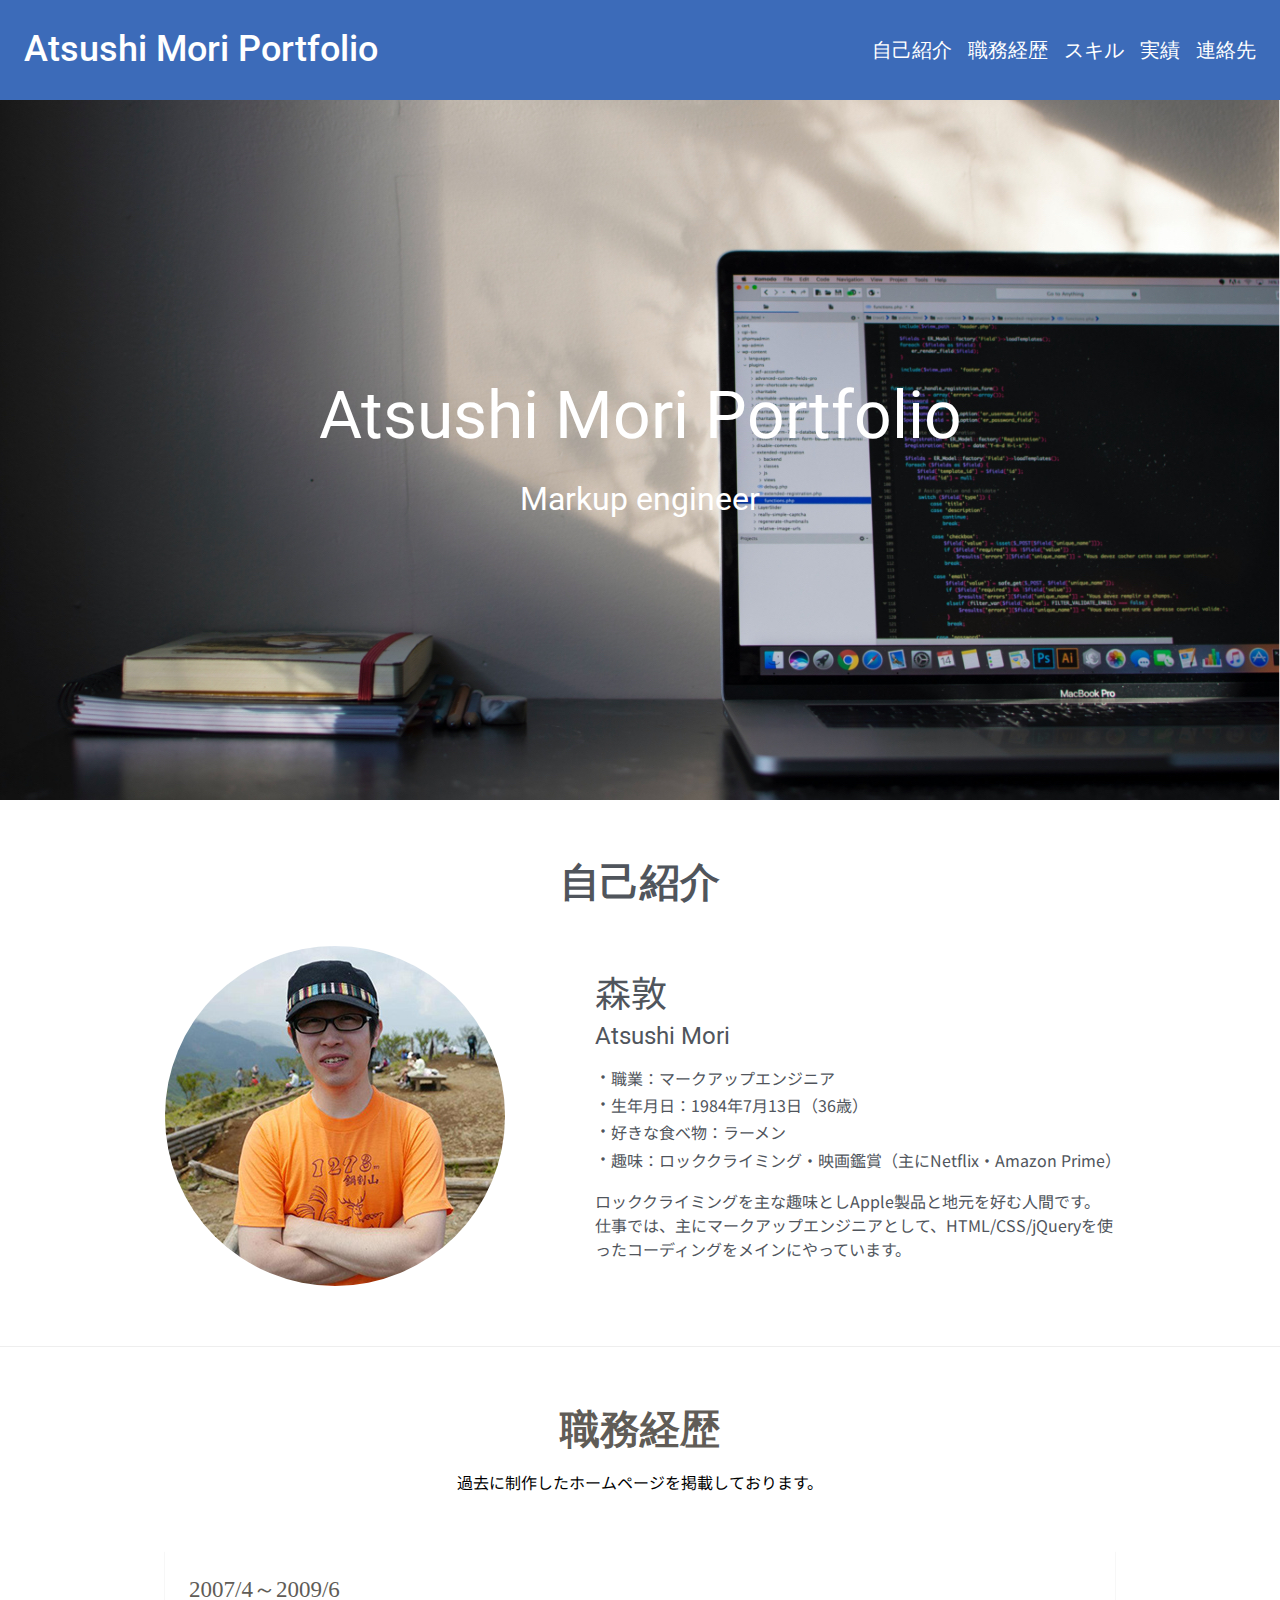
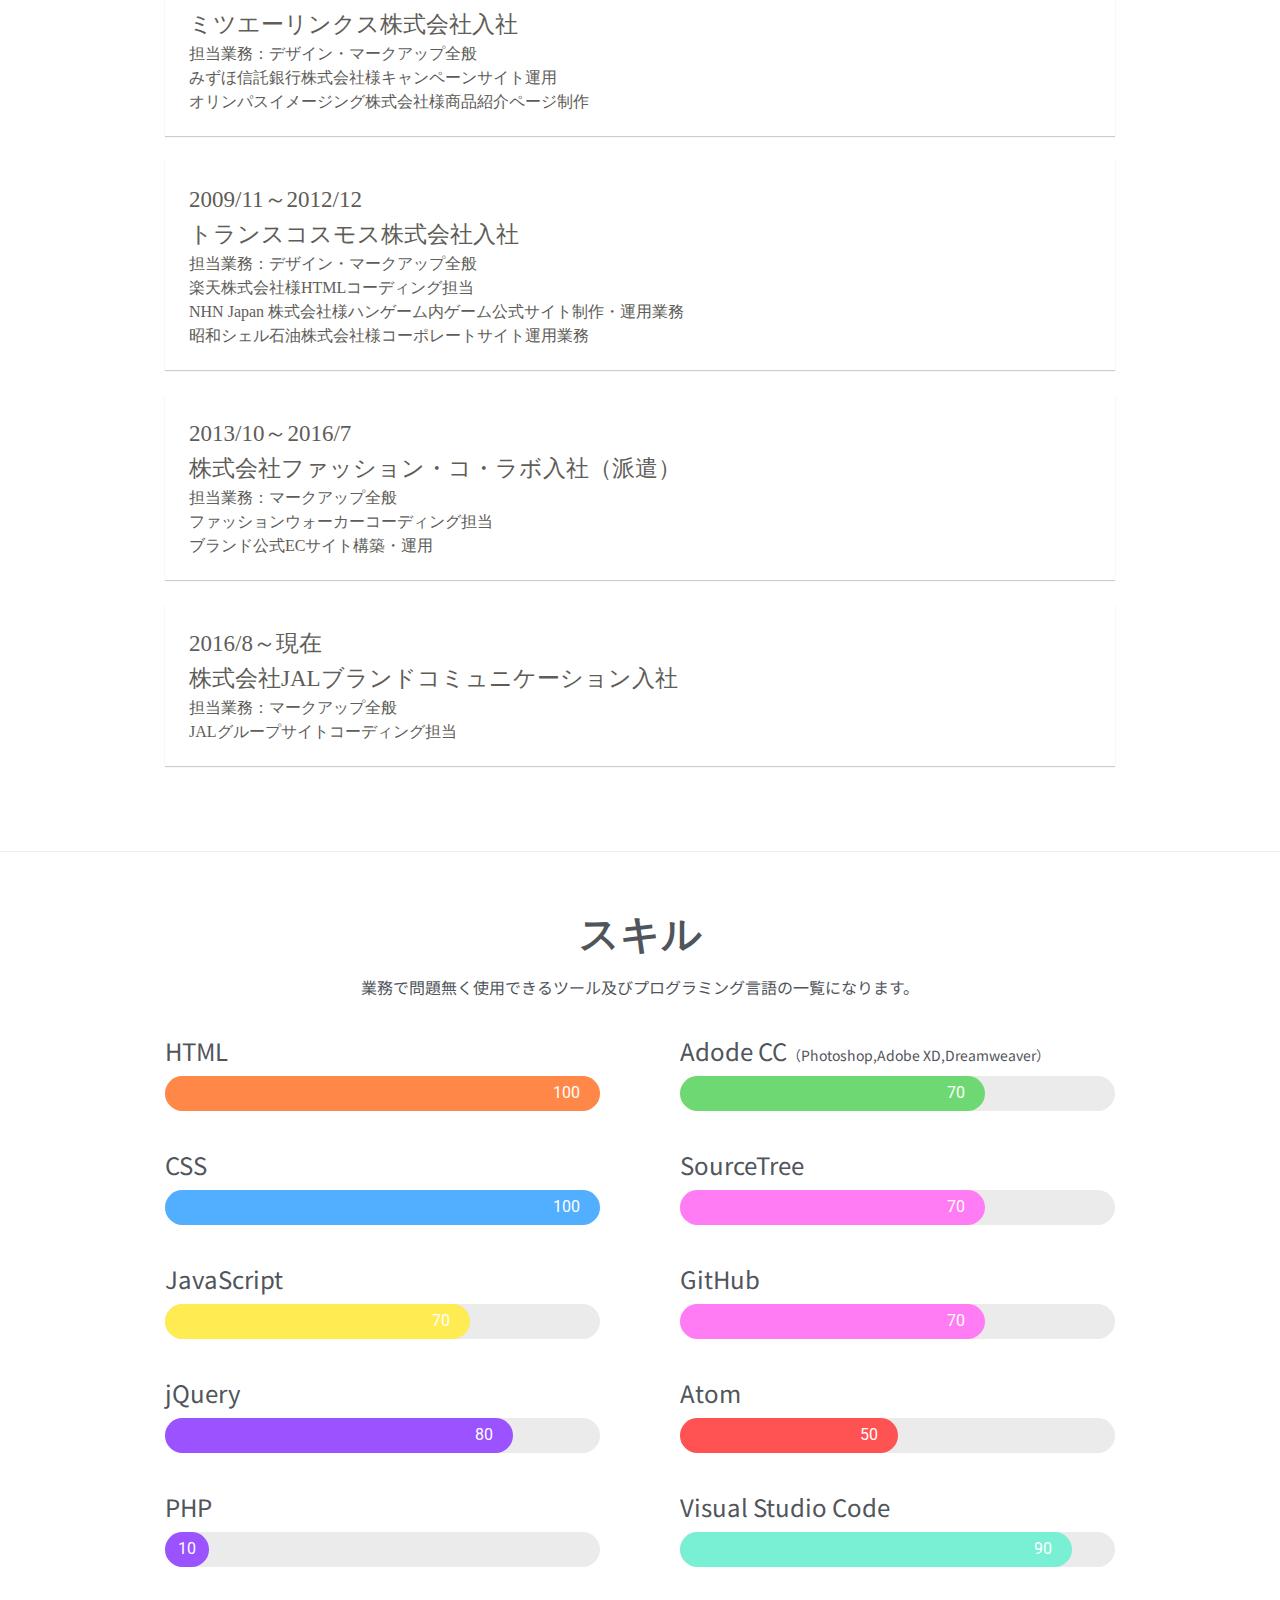
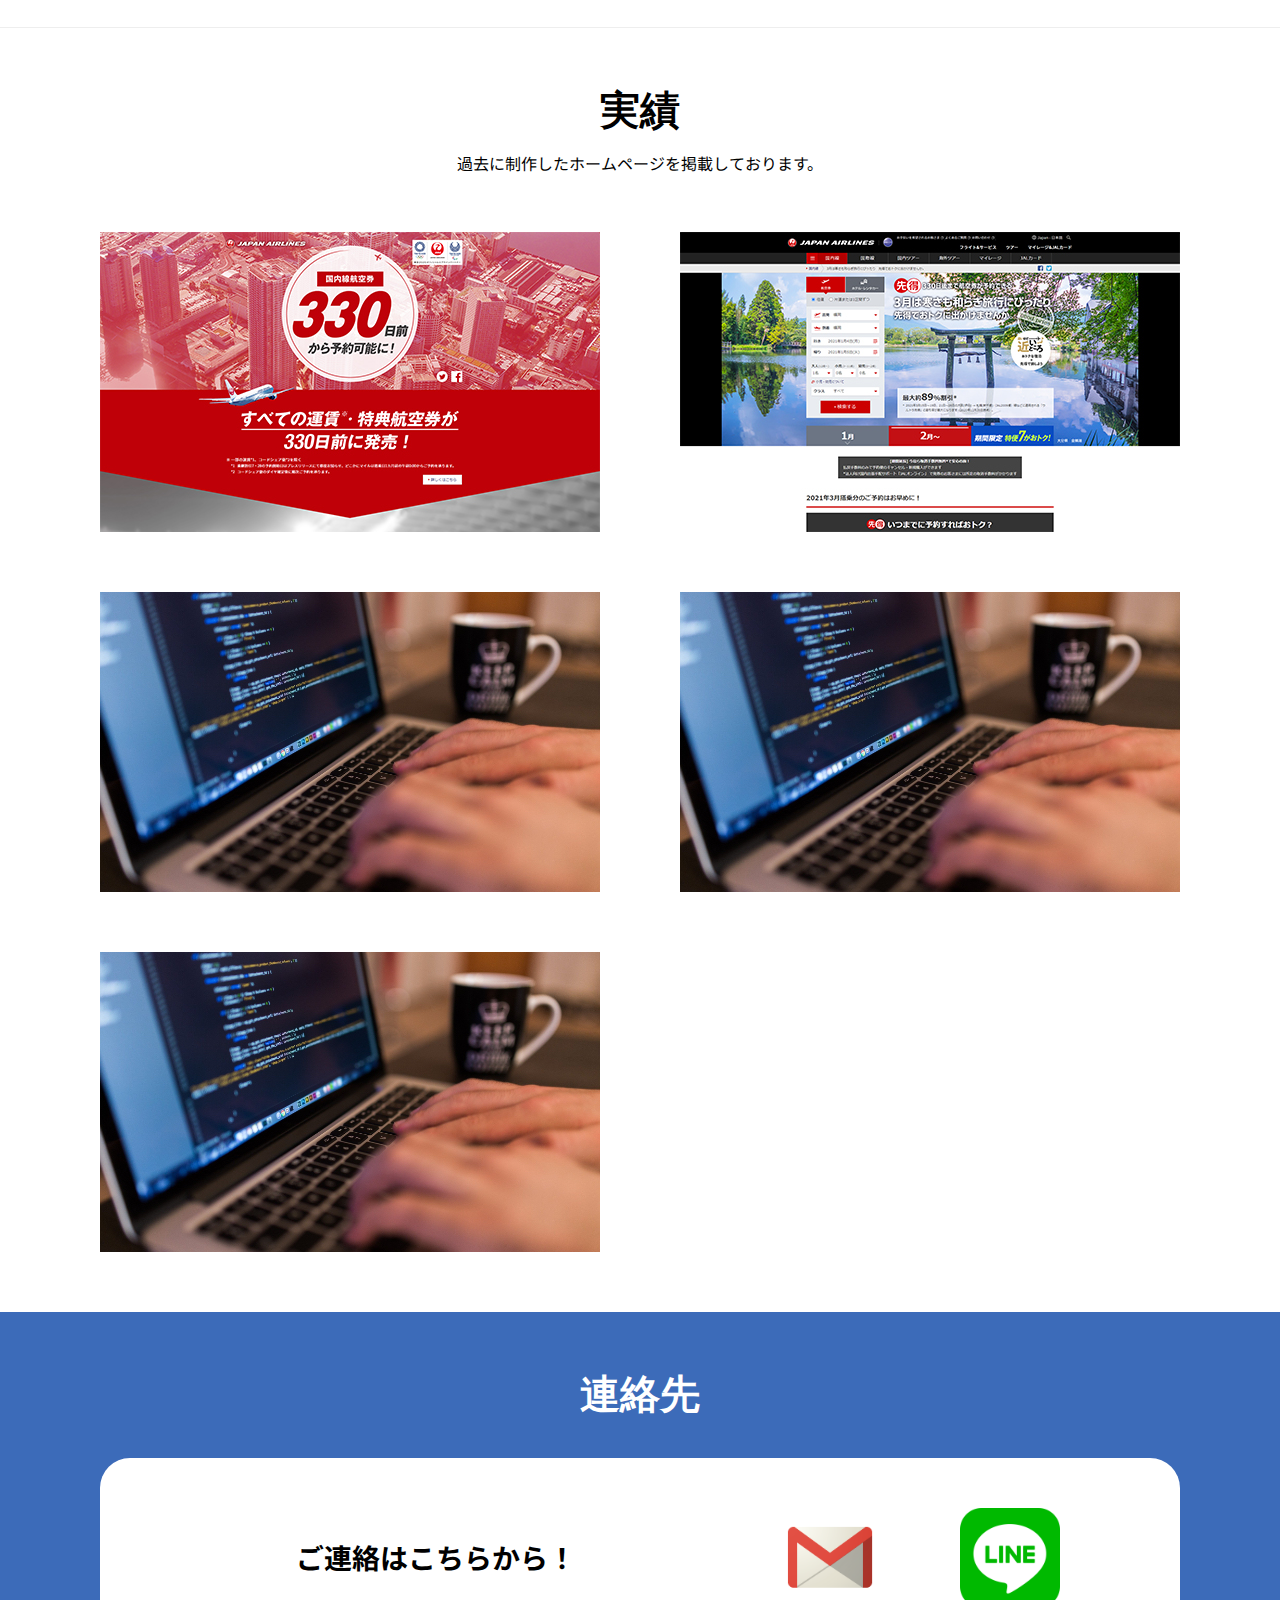
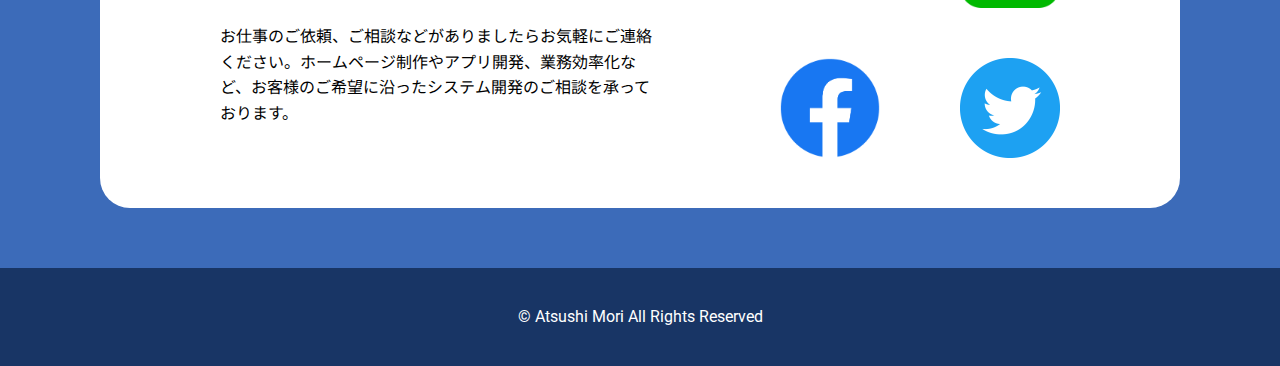
==== commit 2a76dd20: "jqueryに変更" ====
--- a/index.html
+++ b/index.html
@@ -259,30 +259,47 @@
 <p class="sectionLead">過去に制作したホームページを掲載しております。</p>
 <div class="sectionInr">
 <div class="sectionCol col2">
-<div class="clm"> <a href="javascript:void(0);" class="modalpict" id="modalBtn01"><img
-src="assets/img/creative_pict.jpg" alt=""></a>
-<div class="modalWrap" id="modal01">
-<div class="modalBox" id="modalAnime01">
-<div class="modalBoxInr">
-<div class="coloseBotn">
-<p id="coloseBtn"><button>閉じる</button></p>
-</div>
-<div class="modalBoxHeader">1</div>
-<div class="modalBoxDetail">
-<p>小学校2年から高校1年までサッカーに専念していた。<br>
-オールラウンドプレイヤーを目指し、全ポジションを経験する。</p>
-<ul>
-<li>期間：テストテストテストテストテストテスト</li>
-<li>実績：テストテストテストテストテストテストテスト</li>
-<li>好きなチーム：テストテストテストテストテストテストテスト</li>
-<li>特技：テストテストテストテストテストテストテストテストテスト</li>
-<li>一番思い出に残っていること：テストテストテストテストテストテスト</li>
-</ul>
-</div>
-</div>
-</div>
-</div>
-</div>
+<div class="clm">
+  <a href="javascript:void(0);" class="modalpict" id="modalBtn01"><img src="assets/img/creative_pict_01.jpg" alt=""></a>
+  <div class="modalWrap" id="modal01">
+    <div class="modalBox" id="modalAnime01">
+    <div class="modalBoxInr">
+    <div class="coloseBotn">
+    <p id="coloseBtn"><button>閉じる</button></p>
+    </div>
+    <div class="modalBoxHeader">クライアント：日本航空株式会社</div>
+    <div class="modalBoxDetail">
+    <p>担当業務：html/cssコーディング</p>
+    <p>国内線航空券の予約可能日が登場日の330日前から可能になったことを告知する為のランディングページのコーディングを担当しました。</p>
+    <p>ページ自体は動きのないシンプルなものになりますが、ページ下部に設置した予約可能日時計算ツール（ページを閲覧している日時から330日後の日にちを表示してくれるツール）はプログラマーと連携して作成したツールになります。</p>
+    <p>※公開終了</p>
+    </div>
+    </div>
+    </div>
+  </div><!-- /modal-->
+</div>
+
+<div class="clm">
+  <a href="javascript:void(0);" class="modalpict" id="modalBtn01"><img src="assets/img/creative_pict_02.jpg" alt=""></a>
+  <div class="modalWrap" id="modal01">
+    <div class="modalBox" id="modalAnime01">
+    <div class="modalBoxInr">
+    <div class="coloseBotn">
+    <p id="coloseBtn"><button>閉じる</button></p>
+    </div>
+    <div class="modalBoxHeader">クライアント：日本航空株式会社</div>
+    <div class="modalBoxDetail">
+    <p>担当業務：html/cssコーディング</p>
+    <p>国内線航空券の販売訴求ページの定期運用を担当しました。</p>
+    <p>毎月の更新が入るページなので更新のしやすさを心がけて対応しました。</p>
+    <p><a href="https://www.jal.co.jp/dom/special/sakitoku/" target="_blank">詳細はこちら</a></p>
+    </div>
+    </div>
+    </div>
+  </div><!-- /modal-->
+</div>
+
+
 <div class="clm"> <a href="javascript:void(0);" class="modalpict" id="modalBtn02"><img
 src="assets/img/creative_pict.jpg" alt=""></a>
 <div class="modalWrap" id="modal02">
@@ -392,6 +409,7 @@
 </div>
 <!-- /siteWrap -->
 
+<script src="assets/js/jquery-3.5.1.min.js"></script>
 <script src="assets/js/common.js"></script>
 </body>
 
--- a/assets/css/index.css
+++ b/assets/css/index.css
@@ -1,884 +1,1049 @@
 @charset "UTF-8";
+
 body {
- position: relative;
-}
+  position: relative;
+}
+
 /* ナビ */
 #siteWrap {
- position: relative;
-}
+  position: relative;
+}
+
 .naviSection {
- width: 100%;
- background-color: #3c6bb9;
-}
+  width: 100%;
+  background-color: #3c6bb9;
+}
+
 .headNaviBox {
- display: flex;
- justify-content: space-between;
- align-items: center;
- margin: 0 24px;
- height: 100px;
-}
+  display: flex;
+  justify-content: space-between;
+  align-items: center;
+  margin: 0 24px;
+  height: 100px;
+}
+
 .pageLink {
- display: flex;
- flex-wrap: wrap;
-}
+  display: flex;
+  flex-wrap: wrap;
+}
+
 .spMenuLine {
- display: none;
-}
-.headNaviBox .pageLink > li {
- margin-left: 1em;
-}
-.headNaviBox .pageLink > li:first-child {
- margin-left: 0;
-}
+  display: none;
+}
+
+.headNaviBox .pageLink>li {
+  margin-left: 1em;
+}
+
+.headNaviBox .pageLink>li:first-child {
+  margin-left: 0;
+}
+
 .headNaviBox .pageLink a {
- color: #fff;
- font-size: 20px;
- font-family: Roboto, sans-serif;
- font-weight: 400;
-}
+  color: #fff;
+  font-size: 20px;
+  font-family: Roboto, sans-serif;
+  font-weight: 400;
+}
+
 .headNaviBox .siteLogo {
- font-size: 36px;
- margin-right: auto;
- color: #fff;
- font-family: Roboto, sans-serif;
- font-weight: 500;
-}
+  font-size: 36px;
+  margin-right: auto;
+  color: #fff;
+  font-family: Roboto, sans-serif;
+  font-weight: 500;
+}
+
 .mainSection {
- height: 700px;
- background-image: url(../img/main_head_bg.jpg);
- background-repeat: no-repeat;
- background-position: right bottom;
- display: flex;
- align-items: center;
- justify-content: center;
- font-family: Roboto, sans-serif;
- background-size: cover;
- text-align: center;
-}
+  height: 700px;
+  background-image: url(../img/main_head_bg.jpg);
+  background-repeat: no-repeat;
+  background-position: right bottom;
+  display: flex;
+  align-items: center;
+  justify-content: center;
+  font-family: Roboto, sans-serif;
+  background-size: cover;
+  text-align: center;
+}
+
 .mainSection .mainTitle {
- font-size: 66px;
- color: #fff;
- line-height: 1;
-}
+  font-size: 66px;
+  color: #fff;
+  line-height: 1;
+}
+
 .mainSection .leadTxt {
- font-size: 32px;
- padding-top: 32px;
- color: #fff;
-}
-@media all and (max-width:750px) {
- body {
-  overflow-x: hidden;
- }
- body {
-  overflow-x: hidden;
- }
- .headNaviBox {
-  padding: 6.666666666666667vw 5.333333333333333vw;
-  margin: 0;
-  height: 26.666666666666668vw;
- }
- .headNaviBox .siteLogo {
-  font-size: 5.333333333333333vw;
-  margin-right: 0;
- }
- .pageLink {
+  font-size: 32px;
+  padding-top: 32px;
+  color: #fff;
+}
+
+.sectionHead {
+  font-size: 40px;
+  text-align: center;
+  font-weight: 700;
+}
+
+/* 自己紹介用 */
+.aboutSection {
+  padding: 60px 0;
+}
+
+.aboutSection .sectionHead {
+  color: #50555c;
+}
+
+.aboutSection .profileBox {
+  display: flex;
+  max-width: 950px;
+  padding-top: 40px;
+  margin: 0 auto;
+  align-items: center;
+  justify-content: space-between;
+  color: #50555c;
+}
+
+.aboutSection .profilePict {
+  width: 340px;
+  overflow: hidden;
+  border-radius: 50%;
+  margin-right: auto;
+  flex-shrink: 0;
+}
+
+.profileText {
+  font-family: 'Noto Sans JP', sans-serif;
+  width: 520px;
+}
+
+.profileText .name {
+  font-size: 36px;
+}
+
+.profileText .name>.engName {
+  font-size: 24px;
+  display: block;
+  padding-top: 10px;
+  font-family: Roboto, sans-serif;
+}
+
+.aboutSection .profilePict img {
+  width: 100%;
+  height: auto;
+}
+
+.detailTxt,
+.detailList {
+  padding-top: 15px;
+  line-height: 1.5;
+}
+
+.detailList>li {
+  position: relative;
+  padding-left: 1em;
+  line-height: 1.7;
+}
+
+.detailList>li::before {
+  content: "・";
+  display: block;
+  position: absolute;
+  top: .75em;
+  left: 0;
+  transform: translateY(-50%);
+}
+
+.featuresSection .sectionCol {
+  max-width: 1160px;
+  margin: 0 auto;
+  display: flex;
+  justify-content: space-between;
+  padding-top: 40px;
+}
+
+.featuresSection .sectionCol .clm {
+  width: calc(100% / 3);
+  margin-left: 116px;
+  text-align: center;
+  color: #fff;
+  font-family: 'Noto Sans JP', sans-serif;
+}
+
+.featuresSection .sectionCol .clm:first-child {
+  margin-left: 0;
+}
+
+.featurePict {
+  width: 150px;
+  margin: 0 auto;
+  text-align: center;
+}
+
+.featurePict img {
+  width: 100%;
+  height: auto;
+}
+
+.featureHead {
+  padding-top: 20px;
+  font-size: 24px;
+  font-weight: 700;
+}
+
+.featureText {
+  font-size: 16px;
+  padding-top: 20px;
+  text-align: left;
+  line-height: 1.7;
+}
+
+.skillSection {
+  padding: 60px 100px;
+  border-top: 1px solid #eee;
+}
+
+.skillSection .sectionHead,
+.skillSection .sectionLead {
+  color: #50555c;
+}
+
+.skillChartClm {
+  max-width: 950px;
+  padding-top: 40px;
+  margin: 0 auto;
+  display: flex;
+  align-items: center;
+  justify-content: space-between;
+}
+
+.skillChartClm>dl {
+  display: flex;
+  justify-content: space-around;
+  flex-flow: column wrap;
+  align-items: flex-start;
+}
+
+.skillItem {
+  padding-top: 40px;
+}
+
+.skillItem:first-child {
+  padding-top: 0;
+}
+
+.skillName {
+  font-size: 24px;
+  font-weight: 400;
+  font-family: 'Noto Sans JP', sans-serif;
+  color: #50555c;
+}
+
+.skillName>span {
+  font-size: 14px;
+}
+
+.chartCol {
+  margin-left: 80px;
+  width: calc(100% / 2);
+}
+
+.chartCol:first-child {
+  margin-left: 0;
+}
+
+.skillParameter {
+  display: flex;
+  background-color: #ebebeb;
+  border-radius: 30px;
+  margin-top: 12px;
+  width: 100%;
+}
+
+.skillParameter span {
+  color: #fff;
+  display: flex;
+  border-radius: 30px;
+  background-color: #c00;
+  width: 100%;
+  padding: 8px 20px 8px 20px;
+  justify-content: flex-end;
+  font-family: Roboto, sans-serif;
+}
+
+.html .skillParameter span {
+  background-color: #ff8848;
+}
+
+.css .skillParameter span {
+  background-color: #52afff;
+}
+
+.javascript .skillParameter span {
+  background-color: #ffeb52;
+}
+
+.php .skillParameter span {
+  background-color: #9b52ff;
+}
+
+.gyagu .skillParameter span {
+  background-color: #6ed972;
+}
+
+.alcohol .skillParameter span {
+  background-color: #ff7cf5;
+}
+
+.sumaho .skillParameter span {
+  background-color: #ff5252;
+}
+
+.health .skillParameter span {
+  background-color: #79efd3;
+}
+
+.health .skillParameter.num0 span {
+  width: 100%;
+}
+
+.health .skillParameter.num1 span {
+  width: 100%;
+}
+
+.health .skillParameter.num2 span {
+  width: 20%;
+  justify-content: center;
+}
+
+.health .skillParameter.num3 span {
+  width: 10%;
+  justify-content: center;
+}
+
+.health .skillParameter.num4 span {
+  width: 70%;
+}
+
+.health .skillParameter.num5 span {
+  width: 50%;
+}
+
+.health .skillParameter.num6 span {
+  width: 100%;
+}
+
+.health .skillParameter.num7 span {
+  width: 90%;
+}
+
+.skillParameter span.percent10 {
+  width: 10%;
+  justify-content: center;
+}
+
+.skillParameter span.percent20 {
+  width: 20%;
+  justify-content: center;
+}
+
+.skillParameter span.percent30 {
+  width: 30%;
+}
+
+.skillParameter span.percent40 {
+  width: 40%;
+}
+
+.skillParameter span.percent50 {
+  width: 50%;
+}
+
+.skillParameter span.percent60 {
+  width: 60%;
+}
+
+.skillParameter span.percent70 {
+  width: 70%;
+}
+
+.skillParameter span.percent80 {
+  width: 80%;
+}
+
+.skillParameter span.percent90 {
+  width: 90%;
+}
+
+.skillParameter span.percent100 {
+  width: 100%;
+}
+
+.careerSection {
+  background-color: #3c6bb9;
+  padding: 60px 0;
+}
+
+.careerSection .sectionHead {
+  color: #fff;
+}
+
+.careerSection .sectionInr {
+  max-width: 1208px;
+  margin: 0 auto;
+}
+
+.careerSection .sectionCol {
+  display: flex;
+  justify-content: center;
+  flex-wrap: wrap;
+  padding-top: 20px;
+  font-family: 'Noto Sans JP', sans-serif;
+}
+
+.careerSection .sectionCol>.clm {
+  width: 25%;
+  width: 250px;
+  flex-shrink: 0;
+  background-color: #fff;
+  margin: 0 26px;
+  margin-top: 20px;
+}
+
+.careerPict img {
+  width: 100%;
+  height: auto;
+}
+
+.careerDetail {
+  background-color: #fff;
+  padding: 20px 16px;
+}
+
+.careerHead {
+  font-size: 16px;
+}
+
+.careerText {
+  font-size: 12px;
+  line-height: 1.6;
+  padding-top: 10px;
+}
+
+.creativeSection {
+  padding: 60px 0;
+  border-top: 1px solid #eee;
+}
+
+.sectionLead {
+  text-align: center;
+  font-size: 16px;
+  padding-top: 20px;
+  font-family: 'Noto Sans JP', sans-serif;
+}
+
+.creativeSection .sectionCol {
+  width: 1080px;
+  margin: 0 auto;
+  padding-top: 60px;
+  display: flex;
+  flex-wrap: wrap;
+  justify-content: space-between;
+}
+
+.creativeSection .sectionCol .clm {
+  width: 500px;
+  margin-top: 60px;
+}
+
+.creativeSection .sectionCol .clm a {
+  transition: all .3s ease-out 0s;
+}
+
+.creativeSection .sectionCol .clm a:hover {
+  opacity: .7;
+}
+
+.creativeSection .sectionCol .clm img {
+  width: 100%;
+  height: auto;
+}
+
+.creativeSection .sectionCol .clm:nth-child(1),
+.creativeSection .sectionCol .clm:nth-child(2) {
+  margin-top: 0;
+}
+
+.contactSection {
+  background-color: #3c6bb9;
+  padding: 60px 0;
+}
+
+.contactSection .sectionHead {
+  color: #fff;
+}
+
+.contactSection .sectionInr {
+  max-width: 1080px;
+  margin: 40px auto 0 auto;
+  padding: 50px 120px;
+  background-color: #fff;
+  border-radius: 30px;
+}
+
+.contactSection .sectionInr .inrWrap {
+  display: flex;
+  align-items: center;
+  font-family: 'Noto Sans JP', sans-serif;
+}
+
+.contactSection .sectionInr .inrWrap .wrapBox:last-child {
+  margin-left: 128px;
+  width: 280px;
+  flex-shrink: 0;
+  flex-wrap: wrap;
+}
+
+.contactHead {
+  font-size: 28px;
+  text-align: center;
+  font-weight: bold;
+}
+
+.contactText {
+  padding-top: 50px;
+  font-size: 16px;
+  line-height: 1.6;
+}
+
+.contactSection .sectionInr .inrWrap .wrapBox ul {
+  display: flex;
+  flex-wrap: wrap;
+}
+
+.contactSection .sectionInr .inrWrap .wrapBox ul li {
+  padding-left: 80px;
+  padding-top: 50px;
+}
+
+.contactSection .sectionInr .inrWrap .wrapBox ul li:nth-child(1),
+.contactSection .sectionInr .inrWrap .wrapBox ul li:nth-child(3) {
+  padding-left: 0;
+}
+
+.contactSection .sectionInr .inrWrap .wrapBox ul li:nth-child(1),
+.contactSection .sectionInr .inrWrap .wrapBox ul li:nth-child(2) {
+  padding-top: 0;
+}
+
+.footSection {
+  background-color: #183565;
+  color: #fff;
+  text-align: center;
+  padding: 40px 0;
+  font-size: 16px;
+  font-family: Roboto, sans-serif;
+}
+
+.modalWrap {
+  position: fixed;
+  top: 0;
+  left: 0;
+  background-color: rgba(0, 0, 0, 0.5);
+  width: 100%;
+  height: 100%;
   display: none;
-  width: 100%;
-  position: fixed;
-  top: 26.666666666666668vw;
-  left: 0;
-  background: #fff;
- }
- .pageLink.active {
-  display: block;
-  animation-name: burger-menu;
+  transition: all 1s ease-in-out 5s;
+}
+
+.modalWrap .modalBox {
+  position: absolute;
+  top: 50%;
+  left: 50%;
+  transform: translate(-50%, -50%);
+  background-color: #fff;
+  border-radius: 30px;
+  width: 1080px;
+  padding: 50px;
+  transition: all 1s ease-in-out 3s;
+  opacity: 0;
+}
+
+.modalWrap.active .modalBox {
+  animation-name: modal-anime;
   animation-duration: 1.5s;
   animation-delay: 0s;
   animation-iteration-count: 1;
   animation-fill-mode: forwards;
   transition: all 1.5s ease-in-out 0s;
- }
- .headNaviBox .pageLink > li {
-  margin: 0;
- }
- .headNaviBox .pageLink a {
-  color: #3C6BB9;
-  padding: 4vw 0 4vw 8vw;
-  border-top: 1px solid #3C6BB9;
+}
+
+.modalWrap.active {
   display: block;
- }
- .headNaviBox .pageLink > li:first-child a {
-  border: 0;
- }
- .spMenuLine {
-  position: relative;
-  display: flex;
-  flex-direction: column;
-  align-items: center;
-  justify-content: center;
-  width: 100%;
-  height: 100%;
-  background-color: #fff;
-  width: 13.333333333333334vw;
-  height: 13.333333333333334vw;
-  border-radius: 2.6666666666666665vw;
+}
+
+.modalBoxHeader {
+  font-size: 23px;
+  font-weight: normal;
+  /* padding-bottom: 5px; */
+  /* border-bottom: 1px solid #707070; */
+  line-height: 1;
+}
+
+.modalBoxDetail {
+  padding-top: 35px;
+  font-size: 16px;
+  color: #414141;
+  line-height: 1.5;
+}
+.modalBoxDetail > p{
+  margin-top: 1em;
+}
+.modalBoxDetail > p:first-child{
+  margin-top: 0;
+}
+
+.modalBoxDetail>ul {
+  padding-top: 55px;
+}
+
+#coloseBtn {
   position: absolute;
-  top: 6.666666666666667vw;
-  right: 6.666666666666667vw;
-  border-radius: 2.6666666666666665vw;
- }
- .spMenuLine > span {
-  width: 8vw;
-  height: 1.0666666666666667vw;
-  background-color: #414141;
-  display: inline-block;
-  margin-top: 1.3333333333333333vw;
- }
- .spMenuLine > span:first-child {
-  margin-top: 0;
- }
- .mainSection > .sectionInr {
-  width: 100vw;
-  display: flex;
-  align-items: center;
-  justify-content: center;
-  flex-direction: column;
- }
- .mainSection {
-  padding: 0 42px;
-  height: 189.6vw;
-  background-position: center right;
-  background-image: url(../img/main_head_bg_sp.jpg);
- }
- .mainSection .mainTitle {
-  font-size: 8.533333333333333vw;
+  top: 20px;
+  right: 50px;
+}
+
+#coloseBtn button {
+  font-size: 0;
+  line-height: 1;
+  background-image: url(../img/icon_close_btn.svg);
+  background-position: 0 0;
+  background-repeat: no-repeat;
+  background-size: 37px 37px;
+  width: 37px;
+  height: 37px;
+}
+
+.fixed {
+  overflow: hidden;
+}
+
+.featuresSection {
+  padding: 60px;
+  border-top: 1px solid #eee;
+}
+
+.featuresSection .sectionHead {
+  color: #605c57;
+}
+
+.job-career-list {
+  width: 950px;
+  margin: 0 auto;
+  padding-top: 60px;
+  color: #605c57;
+}
+
+.job-career-list .list-box {
+  border: 2px solid hsla(0, 0%, 100%, .7);
+  box-shadow: 0 1px 1px rgba(0, 0, 0, .2);
+  padding: 20px 22px;
+  margin-bottom: 25px;
+}
+
+.job-career-list .list-box .enrollment-period,
+.job-career-list .list-box .company-name {
+  font-size: 23px;
   line-height: 1.5;
- }
- .mainSection .leadTxt {
-  font-size: 4.266666666666667vw;
-  padding-top: 10px;
- }
-}
-@media all and (max-width: 750px) {
- .sectionHead {
-  font-size: 8.533333333333333vw;
- }
-}
-.sectionHead {
- font-size: 40px;
- text-align: center;
- font-weight: 700;
-}
-/* 自己紹介用 */
-.aboutSection {
- padding: 60px 0;
-}
-.aboutSection .sectionHead {
- color: #50555c;
-}
-.aboutSection .profileBox {
- display: flex;
- max-width: 950px;
- padding-top: 40px;
- margin: 0 auto;
- align-items: center;
- justify-content: space-between;
- color: #50555c;
-}
-.aboutSection .profilePict {
- width: 340px;
- overflow: hidden;
- border-radius: 50%;
- margin-right: auto;
- flex-shrink: 0;
-}
-.profileText {
- font-family: 'Noto Sans JP', sans-serif;
- width: 520px;
-}
-.profileText .name {
- font-size: 36px;
-}
-.profileText .name > .engName {
- font-size: 24px;
- display: block;
- padding-top: 10px;
- font-family: Roboto, sans-serif;
-}
-.aboutSection .profilePict img {
- width: 100%;
- height: auto;
-}
-.detailTxt, .detailList {
- padding-top: 15px;
- line-height: 1.5;
-}
-.detailList > li {
- position: relative;
- padding-left: 1em;
- line-height: 1.7;
-}
-.detailList > li::before {
- content: "・";
- display: block;
- position: absolute;
- top: .75em;
- left: 0;
- transform: translateY(-50%);
-}
-@media all and (max-width: 750px) {
- .aboutSection {
-  padding: 30px;
- }
- .aboutSection .profileBox {
-  width: 100%;
-  flex-wrap: wrap;
-  justify-content: center;
-  flex-direction: column;
- }
- .profileText {
-  width: 100%;
- }
- .aboutSection .profilePict {
-  margin-right: 0;
-  width: 53.333333333333336vw;
- }
- .profileText .name {
-  text-align: center;
-  font-size: 30px;
-  padding-top: 45px;
- }
- .profileText .name > .engName {
-  font-size: 20px;
-  padding-top: 10px;
- }
- .detailList > li {
-  font-size: 12px;
- }
-}
-/* .featuresSection {
-  background-color: #3c6bb9;
-  padding: 60px;
-}
-.featuresSection .sectionHead {
-  color: #fff;
-} */
-.featuresSection .sectionCol {
- max-width: 1160px;
- margin: 0 auto;
- display: flex;
- justify-content: space-between;
- padding-top: 40px;
-}
-.featuresSection .sectionCol .clm {
- width: calc(100% / 3);
- margin-left: 116px;
- text-align: center;
- color: #fff;
- font-family: 'Noto Sans JP', sans-serif;
-}
-.featuresSection .sectionCol .clm:first-child {
- margin-left: 0;
-}
-@media all and (max-width: 750px) {
- .featuresSection .sectionCol {
-  width: 100%;
-  flex-wrap: wrap;
- }
- .featuresSection .sectionCol .clm {
-  width: 100%;
-  margin: 60px 0 0 0;
- }
- .featuresSection .sectionCol .clm:first-child {
-  margin-top: 0;
- }
-}
-.featurePict {
- width: 150px;
- margin: 0 auto;
- text-align: center;
-}
-@media all and (max-width:749px) {
- .featurePict {
-  width: 40vw;
- }
-}
-.featurePict img {
- width: 100%;
- height: auto;
-}
-.featureHead {
- padding-top: 20px;
- font-size: 24px;
- font-weight: 700;
-}
-.featureText {
- font-size: 16px;
- padding-top: 20px;
- text-align: left;
- line-height: 1.7;
-}
-.skillSection {
- padding: 60px 100px;
- border-top: 1px solid #eee;
-}
-.skillSection .sectionHead, .skillSection .sectionLead {
- color: #50555c;
-}
-@media all and (max-width: 750px) {
- .skillSection {
-  padding: 30px;
- }
-}
-.skillChartClm {
- max-width: 950px;
- padding-top: 40px;
- margin: 0 auto;
- display: flex;
- align-items: center;
- justify-content: space-between;
-}
-@media all and (max-width: 750px) {
- .skillChartClm {
-  width: 100%;
-  margin: 0;
-  flex-direction: column;
- }
- .chartCol {
-  padding-top: 40px;
- }
- .chartCol:first-child {
-  padding-top: 0;
- }
-}
-.skillChartClm > dl {
- display: flex;
- justify-content: space-around;
- flex-flow: column wrap;
- align-items: flex-start;
-}
-.skillItem {
- padding-top: 40px;
-}
-.skillItem:first-child {
- padding-top: 0;
-}
-@media all and (max-width: 750px) {
- .skillItem {
-  padding-top: 40px;
-  width: 100%;
- }
- /* .skillItem:nth-child(5) {
+}
+
+.job-description {
+  font-size: 16px;
+  line-height: 1.5;
+}
+
+@media all and (max-width:750px) {
+  body {
+    overflow-x: hidden;
+  }
+
+  body {
+    overflow-x: hidden;
+  }
+
+  .headNaviBox {
+    padding: 6.666666666666667vw 5.333333333333333vw;
+    margin: 0;
+    height: 26.666666666666668vw;
+  }
+
+  .headNaviBox .siteLogo {
+    font-size: 5.333333333333333vw;
+    margin-right: 0;
+  }
+
+  .pageLink {
+    display: none;
+    width: 100%;
+    position: fixed;
+    top: 26.666666666666668vw;
+    left: 0;
+    background: #fff;
+  }
+
+  .pageLink.active {
+    display: block;
+    animation-name: burger-menu;
+    animation-duration: 1.5s;
+    animation-delay: 0s;
+    animation-iteration-count: 1;
+    animation-fill-mode: forwards;
+    transition: all 1.5s ease-in-out 0s;
+  }
+
+  .headNaviBox .pageLink>li {
+    margin: 0;
+  }
+
+  .headNaviBox .pageLink a {
+    color: #3C6BB9;
+    padding: 4vw 0 4vw 8vw;
+    border-top: 1px solid #3C6BB9;
+    display: block;
+  }
+
+  .headNaviBox .pageLink>li:first-child a {
+    border: 0;
+  }
+
+  .spMenuLine {
+    position: relative;
+    display: flex;
+    flex-direction: column;
+    align-items: center;
+    justify-content: center;
+    width: 100%;
+    height: 100%;
+    background-color: #fff;
+    width: 13.333333333333334vw;
+    height: 13.333333333333334vw;
+    border-radius: 2.6666666666666665vw;
+    position: absolute;
+    top: 6.666666666666667vw;
+    right: 6.666666666666667vw;
+    border-radius: 2.6666666666666665vw;
+  }
+
+  .spMenuLine>span {
+    width: 8vw;
+    height: 1.0666666666666667vw;
+    background-color: #414141;
+    display: inline-block;
+    margin-top: 1.3333333333333333vw;
+  }
+
+  .spMenuLine>span:first-child {
+    margin-top: 0;
+  }
+
+  .mainSection>.sectionInr {
+    width: 100vw;
+    display: flex;
+    align-items: center;
+    justify-content: center;
+    flex-direction: column;
+  }
+
+  .mainSection {
+    padding: 0 42px;
+    height: 189.6vw;
+    background-position: center right;
+    background-image: url(../img/main_head_bg_sp.jpg);
+  }
+
+  .mainSection .mainTitle {
+    font-size: 8.533333333333333vw;
+    line-height: 1.5;
+  }
+
+  .mainSection .leadTxt {
+    font-size: 4.266666666666667vw;
+    padding-top: 10px;
+  }
+}
+
+@media all and (max-width:750px) {
+  .sectionHead {
+    font-size: 8.533333333333333vw;
+  }
+
+  .featuresSection .sectionCol {
+    width: 100%;
+    flex-wrap: wrap;
+  }
+
+  .featuresSection .sectionCol .clm {
+    width: 100%;
+    margin: 60px 0 0 0;
+  }
+
+  .featuresSection .sectionCol .clm:first-child {
+    margin-top: 0;
+  }
+
+  .featurePict {
+    width: 40vw;
+  }
+
+  .aboutSection {
+    padding: 30px;
+  }
+
+  .aboutSection .profileBox {
+    width: 100%;
+    flex-wrap: wrap;
+    justify-content: center;
+    flex-direction: column;
+  }
+
+  .profileText {
+    width: 100%;
+  }
+
+  .aboutSection .profilePict {
+    margin-right: 0;
+    width: 53.333333333333336vw;
+  }
+
+  .profileText .name {
+    text-align: center;
+    font-size: 30px;
+    padding-top: 45px;
+  }
+
+  .profileText .name>.engName {
+    font-size: 20px;
+    padding-top: 10px;
+  }
+
+  .detailList>li {
+    font-size: 12px;
+  }
+
+  .skillSection {
+    padding: 30px;
+  }
+
+  .skillChartClm {
+    width: 100%;
+    margin: 0;
+    flex-direction: column;
+  }
+
+  .chartCol {
+    padding-top: 40px;
+  }
+
+  .chartCol:first-child {
     padding-top: 0;
-  } */
-}
-.skillName {
- font-size: 24px;
- font-weight: 400;
- font-family: 'Noto Sans JP', sans-serif;
- color: #50555c;
-}
-.skillName > span {
- font-size: 14px;
-}
-@media all and (max-width:750px) {
- .skillName > span {
-  display: block;
- }
-}
-.chartCol {
- margin-left: 80px;
- width: calc(100% / 2);
-}
-@media all and (max-width: 750px) {
- .chartCol {
-  margin: 0;
-  width: 100%;
- }
-}
-.chartCol:first-child {
- margin-left: 0;
-}
-.skillParameter {
- display: flex;
- background-color: #ebebeb;
- border-radius: 30px;
- margin-top: 12px;
- width: 100%;
-}
-.skillParameter span {
- color: #fff;
- display: flex;
- border-radius: 30px;
- background-color: #c00;
- width: 100%;
- padding: 8px 20px 8px 20px;
- justify-content: flex-end;
- font-family: Roboto, sans-serif;
-}
-.html .skillParameter span {
- background-color: #ff8848;
-}
-.css .skillParameter span {
- background-color: #52afff;
-}
-.javascript .skillParameter span {
- background-color: #ffeb52;
-}
-.php .skillParameter span {
- background-color: #9b52ff;
-}
-.gyagu .skillParameter span {
- background-color: #6ed972;
-}
-.alcohol .skillParameter span {
- background-color: #ff7cf5;
-}
-.sumaho .skillParameter span {
- background-color: #ff5252;
-}
-.health .skillParameter span {
- background-color: #79efd3;
-}
-.health .skillParameter.num0 span {
- width: 100%;
-}
-.health .skillParameter.num1 span {
- width: 100%;
-}
-.health .skillParameter.num2 span {
- width: 20%;
- justify-content: center;
-}
-.health .skillParameter.num3 span {
- width: 10%;
- justify-content: center;
-}
-.health .skillParameter.num4 span {
- width: 70%;
-}
-.health .skillParameter.num5 span {
- width: 50%;
-}
-.health .skillParameter.num6 span {
- width: 100%;
-}
-.health .skillParameter.num7 span {
- width: 90%;
-}
-.skillParameter span.percent10 {
- width: 10%;
- justify-content: center;
-}
-.skillParameter span.percent20 {
- width: 20%;
- justify-content: center;
-}
-.skillParameter span.percent30 {
- width: 30%;
-}
-.skillParameter span.percent40 {
- width: 40%;
-}
-.skillParameter span.percent50 {
- width: 50%;
-}
-.skillParameter span.percent60 {
- width: 60%;
-}
-.skillParameter span.percent70 {
- width: 70%;
-}
-.skillParameter span.percent80 {
- width: 80%;
-}
-.skillParameter span.percent90 {
- width: 90%;
-}
-.skillParameter span.percent100 {
- width: 100%;
-}
-.careerSection {
- background-color: #3c6bb9;
- padding: 60px 0;
-}
-.careerSection .sectionHead {
- color: #fff;
-}
-.careerSection .sectionInr {
- max-width: 1208px;
- margin: 0 auto;
-}
-.careerSection .sectionCol {
- display: flex;
- justify-content: center;
- flex-wrap: wrap;
- padding-top: 20px;
- font-family: 'Noto Sans JP', sans-serif;
-}
-.careerSection .sectionCol > .clm {
- width: 25%;
- width: 250px;
- flex-shrink: 0;
- background-color: #fff;
- margin: 0 26px;
- margin-top: 20px;
-}
-.careerPict img {
- width: 100%;
- height: auto;
-}
-.careerDetail {
- background-color: #fff;
- padding: 20px 16px;
-}
-.careerHead {
- font-size: 16px;
-}
-.careerText {
- font-size: 12px;
- line-height: 1.6;
- padding-top: 10px;
-}
-.creativeSection {
- padding: 60px 0;
- border-top: 1px solid #eee;
-}
-.sectionLead {
- text-align: center;
- font-size: 16px;
- padding-top: 20px;
- font-family: 'Noto Sans JP', sans-serif;
-}
-.creativeSection .sectionCol {
- width: 1080px;
- margin: 0 auto;
- padding-top: 60px;
- display: flex;
- flex-wrap: wrap;
- justify-content: space-between;
-}
-.creativeSection .sectionCol .clm {
- width: 500px;
- margin-top: 60px;
-}
-.creativeSection .sectionCol .clm a {
- transition: all .3s ease-out 0s;
-}
-.creativeSection .sectionCol .clm a:hover {
- opacity: .7;
-}
-.creativeSection .sectionCol .clm img {
- width: 100%;
- height: auto;
-}
-.creativeSection .sectionCol .clm:nth-child(1), .creativeSection .sectionCol .clm:nth-child(2) {
- margin-top: 0;
-}
-@media all and (max-width:750px) {
- .careerSection {
-  padding: 16vw;
- }
- .careerSection .sectionInr {
-  width: 100%;
-  margin: 0;
- }
- .sectionLead {
-  font-size: 3.2vw;
-  padding-top: 5.333333333333333vw;
- }
- .careerSection .sectionCol {
-  flex-direction: column;
- }
- .careerSection .sectionCol > .clm {
-  width: 100%;
-  margin: 40px 0 0 0;
-  max-width: 100%;
- }
- .careerSection .sectionCol > .clm:first-child {
-  margin: 0;
- }
- .creativeSection {
-  padding: 30px;
- }
- .creativeSection .sectionCol {
-  width: 100%;
-  flex-direction: column;
-  padding-top: 16vw;
- }
- .creativeSection .sectionCol .clm {
-  width: 100%;
-  margin: 16vw 0 0 0;
- }
- .creativeSection .sectionCol .clm:nth-child(2) {
-  margin-top: 16vw;
- }
-}
-.contactSection {
- background-color: #3c6bb9;
- padding: 60px 0;
-}
-.contactSection .sectionHead {
- color: #fff;
-}
-.contactSection .sectionInr {
- max-width: 1080px;
- margin: 40px auto 0 auto;
- padding: 50px 120px;
- background-color: #fff;
- border-radius: 30px;
-}
-.contactSection .sectionInr .inrWrap {
- display: flex;
- align-items: center;
- font-family: 'Noto Sans JP', sans-serif;
-}
-.contactSection .sectionInr .inrWrap .wrapBox:last-child {
- margin-left: 128px;
- width: 280px;
- flex-shrink: 0;
- flex-wrap: wrap;
-}
-.contactHead {
- font-size: 28px;
- text-align: center;
- font-weight: bold;
-}
-.contactText {
- padding-top: 50px;
- font-size: 16px;
- line-height: 1.6;
-}
-.contactSection .sectionInr .inrWrap .wrapBox ul {
- display: flex;
- flex-wrap: wrap;
-}
-.contactSection .sectionInr .inrWrap .wrapBox ul li {
- padding-left: 80px;
- padding-top: 50px;
-}
-.contactSection .sectionInr .inrWrap .wrapBox ul li:nth-child(1), .contactSection .sectionInr .inrWrap .wrapBox ul li:nth-child(3) {
- padding-left: 0;
-}
-.contactSection .sectionInr .inrWrap .wrapBox ul li:nth-child(1), .contactSection .sectionInr .inrWrap .wrapBox ul li:nth-child(2) {
- padding-top: 0;
-}
-@media all and (max-width:750px) {
- .contactSection {
-  padding: 30px;
- }
- .contactSection .sectionInr {
-  width: 100%;
-  padding: 16vw 8vw;
- }
- .contactHead {
-  font-size: 5.333333333333333vw;
-  font-weight: normal;
- }
- .contactText {
-  font-size: 3.2vw;
-  padding-top: 6.666666666666667vw;
- }
- .contactSection .sectionInr .inrWrap {
-  flex-direction: column;
- }
- .contactSection .sectionInr .inrWrap .wrapBox:last-child {
-  width: 100%;
-  margin: 0;
-  flex-shrink: inherit;
- }
- .contactSection .sectionInr .inrWrap .wrapBox ul {
-  flex-direction: column;
-  justify-content: center;
-  padding-top: 20px;
- }
- .contactSection .sectionInr .inrWrap .wrapBox ul li {
-  padding-left: 0;
-  padding-top: 50px;
-  text-align: center;
- }
- .contactSection .sectionInr .inrWrap .wrapBox ul li:nth-child(2) {
-  padding-top: 50px;
- }
- .contactSection .sectionInr .inrWrap .wrapBox ul li img {
-  width: 26.666666666666668vw;
- }
-}
-.footSection {
- background-color: #183565;
- color: #fff;
- text-align: center;
- padding: 40px 0;
- font-size: 16px;
- font-family: Roboto, sans-serif;
-}
-.modalWrap {
- position: fixed;
- top: 0;
- left: 0;
- background-color: rgba(0, 0, 0, 0.5);
- width: 100%;
- height: 100%;
- display: none;
- transition: all 1s ease-in-out 5s;
-}
-.modalWrap .modalBox {
- position: absolute;
- top: 50%;
- left: 50%;
- transform: translate(-50%, -50%);
- background-color: #fff;
- border-radius: 30px;
- width: 1080px;
- padding: 80px 100px;
- transition: all 1s ease-in-out 3s;
- opacity: 0;
-}
-.modalWrap .modalBox.active {
- animation-name: modal-anime;
- animation-duration: 1.5s;
- animation-delay: 0s;
- animation-iteration-count: 1;
- animation-fill-mode: forwards;
- transition: all 1.5s ease-in-out 0s;
-}
-.modalWrap.active {
- display: block;
-}
-.modalBoxHeader {
- font-size: 40px;
- font-weight: normal;
- padding-bottom: 5px;
- border-bottom: 1px solid #707070;
- line-height: 1;
-}
-.modalBoxDetail {
- padding-top: 35px;
- font-size: 24px;
- color: #414141;
- line-height: 1.5;
-}
-.modalBoxDetail > ul {
- padding-top: 55px;
-}
-#coloseBtn {
- position: absolute;
- top: 40px;
- right: 40px;
-}
-#coloseBtn button {
- font-size: 0;
- line-height: 1;
- background-image: url(../img/icon_close_btn.svg);
- background-position: 0 0;
- background-repeat: no-repeat;
- background-size: 37px 37px;
- width: 37px;
- height: 37px;
-}
-.fixed {
- overflow: hidden;
-}
-@media all and (max-width:750px) {
- .modalWrap .modalBox {
-  width: 83.73333333333333vw;
-  margin: 0 auto;
-  padding: 8vw 5.333333333333333vw;
-  border-radius: 5.333333333333333vw;
- }
- .modalBoxHeader {
-  font-size: 4.533333333333333vw;
- }
- .modalBoxDetail {
-  padding-top: 5.333333333333333vw;
-  font-size: 3.2vw;
- }
- .modalBoxDetail > ul {
-  padding-top: 8vw;
- }
- #coloseBtn {
-  position: absolute;
-  top: 5.333333333333333vw;
-  right: 5.333333333333333vw;
- }
- #coloseBtn button {
-  background-size: 4vw 4vw;
-  width: 4vw;
-  height: 4vw;
- }
-}
-.featuresSection {
- padding: 60px;
- border-top: 1px solid #eee;
-}
-.featuresSection .sectionHead {
- color: #605c57;
-}
-.job-career-list {
- width: 950px;
- margin: 0 auto;
- padding-top: 60px;
- color: #605c57;
-}
-.job-career-list .list-box {
- border: 2px solid hsla(0, 0%, 100%, .7);
- box-shadow: 0 1px 1px rgba(0, 0, 0, .2);
- padding: 20px 22px;
- margin-bottom: 25px;
-}
-.job-career-list .list-box .enrollment-period, .job-career-list .list-box .company-name {
- font-size: 23px;
- line-height: 1.5;
-}
-.job-description {
- font-size: 16px;
- line-height: 1.5;
-}
-@media all and (max-width:750px) {
- .featuresSection {
-  padding: 30px;
- }
- .job-career-list {
-  width: 100%;
-  margin: 0;
-  padding-top: 60px;
- }
- .job-career-list .list-box .enrollment-period, .job-career-list .list-box .company-name {
-  font-size: 20px;
- }
- .job-description {
-  font-size: 14px;
- }
-}
+  }
+
+  .skillItem {
+    padding-top: 40px;
+    width: 100%;
+  }
+
+  .skillName>span {
+    display: block;
+  }
+
+  .chartCol {
+    margin: 0;
+    width: 100%;
+  }
+
+  .careerSection {
+    padding: 16vw;
+  }
+
+  .careerSection .sectionInr {
+    width: 100%;
+    margin: 0;
+  }
+
+  .sectionLead {
+    font-size: 3.2vw;
+    padding-top: 5.333333333333333vw;
+  }
+
+  .careerSection .sectionCol {
+    flex-direction: column;
+  }
+
+  .careerSection .sectionCol>.clm {
+    width: 100%;
+    margin: 40px 0 0 0;
+    max-width: 100%;
+  }
+
+  .careerSection .sectionCol>.clm:first-child {
+    margin: 0;
+  }
+
+  .creativeSection {
+    padding: 30px;
+  }
+
+  .creativeSection .sectionCol {
+    width: 100%;
+    flex-direction: column;
+    padding-top: 16vw;
+  }
+
+  .creativeSection .sectionCol .clm {
+    width: 100%;
+    margin: 16vw 0 0 0;
+  }
+
+  .creativeSection .sectionCol .clm:nth-child(2) {
+    margin-top: 16vw;
+  }
+
+  .contactSection {
+    padding: 30px;
+  }
+
+  .contactSection .sectionInr {
+    width: 100%;
+    padding: 16vw 8vw;
+  }
+
+  .contactHead {
+    font-size: 5.333333333333333vw;
+    font-weight: normal;
+  }
+
+  .contactText {
+    font-size: 3.2vw;
+    padding-top: 6.666666666666667vw;
+  }
+
+  .contactSection .sectionInr .inrWrap {
+    flex-direction: column;
+  }
+
+  .contactSection .sectionInr .inrWrap .wrapBox:last-child {
+    width: 100%;
+    margin: 0;
+    flex-shrink: inherit;
+  }
+
+  .contactSection .sectionInr .inrWrap .wrapBox ul {
+    flex-direction: column;
+    justify-content: center;
+    padding-top: 20px;
+  }
+
+  .contactSection .sectionInr .inrWrap .wrapBox ul li {
+    padding-left: 0;
+    padding-top: 50px;
+    text-align: center;
+  }
+
+  .contactSection .sectionInr .inrWrap .wrapBox ul li:nth-child(2) {
+    padding-top: 50px;
+  }
+
+  .contactSection .sectionInr .inrWrap .wrapBox ul li img {
+    width: 26.666666666666668vw;
+  }
+
+  .modalWrap .modalBox {
+    width: 83.73333333333333vw;
+    margin: 0 auto;
+    padding: 8vw 5.333333333333333vw;
+    border-radius: 5.333333333333333vw;
+  }
+
+  .modalBoxHeader {
+    font-size: 4.533333333333333vw;
+  }
+
+  .modalBoxDetail {
+    padding-top: 5.333333333333333vw;
+    font-size: 3.2vw;
+  }
+
+  .modalBoxDetail>ul {
+    padding-top: 8vw;
+  }
+
+  #coloseBtn {
+    position: absolute;
+    top: 5.333333333333333vw;
+    right: 5.333333333333333vw;
+  }
+
+  #coloseBtn button {
+    background-size: 4vw 4vw;
+    width: 4vw;
+    height: 4vw;
+  }
+
+  .featuresSection {
+    padding: 30px;
+  }
+
+  .job-career-list {
+    width: 100%;
+    margin: 0;
+    padding-top: 60px;
+  }
+
+  .job-career-list .list-box .enrollment-period,
+  .job-career-list .list-box .company-name {
+    font-size: 20px;
+  }
+
+  .job-description {
+    font-size: 14px;
+  }
+}
+
 @-webkit-keyframes burger-menu {
- 0% {
-  opacity: 0;
-  -webkit-transform: translateX(100%);
-  transform: translateX(100%);
- }
- 100% {
-  opacity: 1;
-  -webkit-transform: translateX(0);
-  transform: translateX(0);
- }
-}
+  0% {
+    opacity: 0;
+    -webkit-transform: translateX(100%);
+    transform: translateX(100%);
+  }
+
+  100% {
+    opacity: 1;
+    -webkit-transform: translateX(0);
+    transform: translateX(0);
+  }
+}
+
 @keyframes burger-menu {
- 0% {
-  opacity: 0;
-  -webkit-transform: translateX(100%);
-  transform: translateX(100%);
- }
- 100% {
-  opacity: 1;
-  -webkit-transform: translateX(0);
-  transform: translateX(0);
- }
-}
+  0% {
+    opacity: 0;
+    -webkit-transform: translateX(100%);
+    transform: translateX(100%);
+  }
+
+  100% {
+    opacity: 1;
+    -webkit-transform: translateX(0);
+    transform: translateX(0);
+  }
+}
+
 @keyframes modal-anime {
- 0% {
-  opacity: 0;
- }
- 100% {
-  opacity: 1;
- }
+  0% {
+    opacity: 0;
+  }
+
+  100% {
+    opacity: 1;
+  }
 }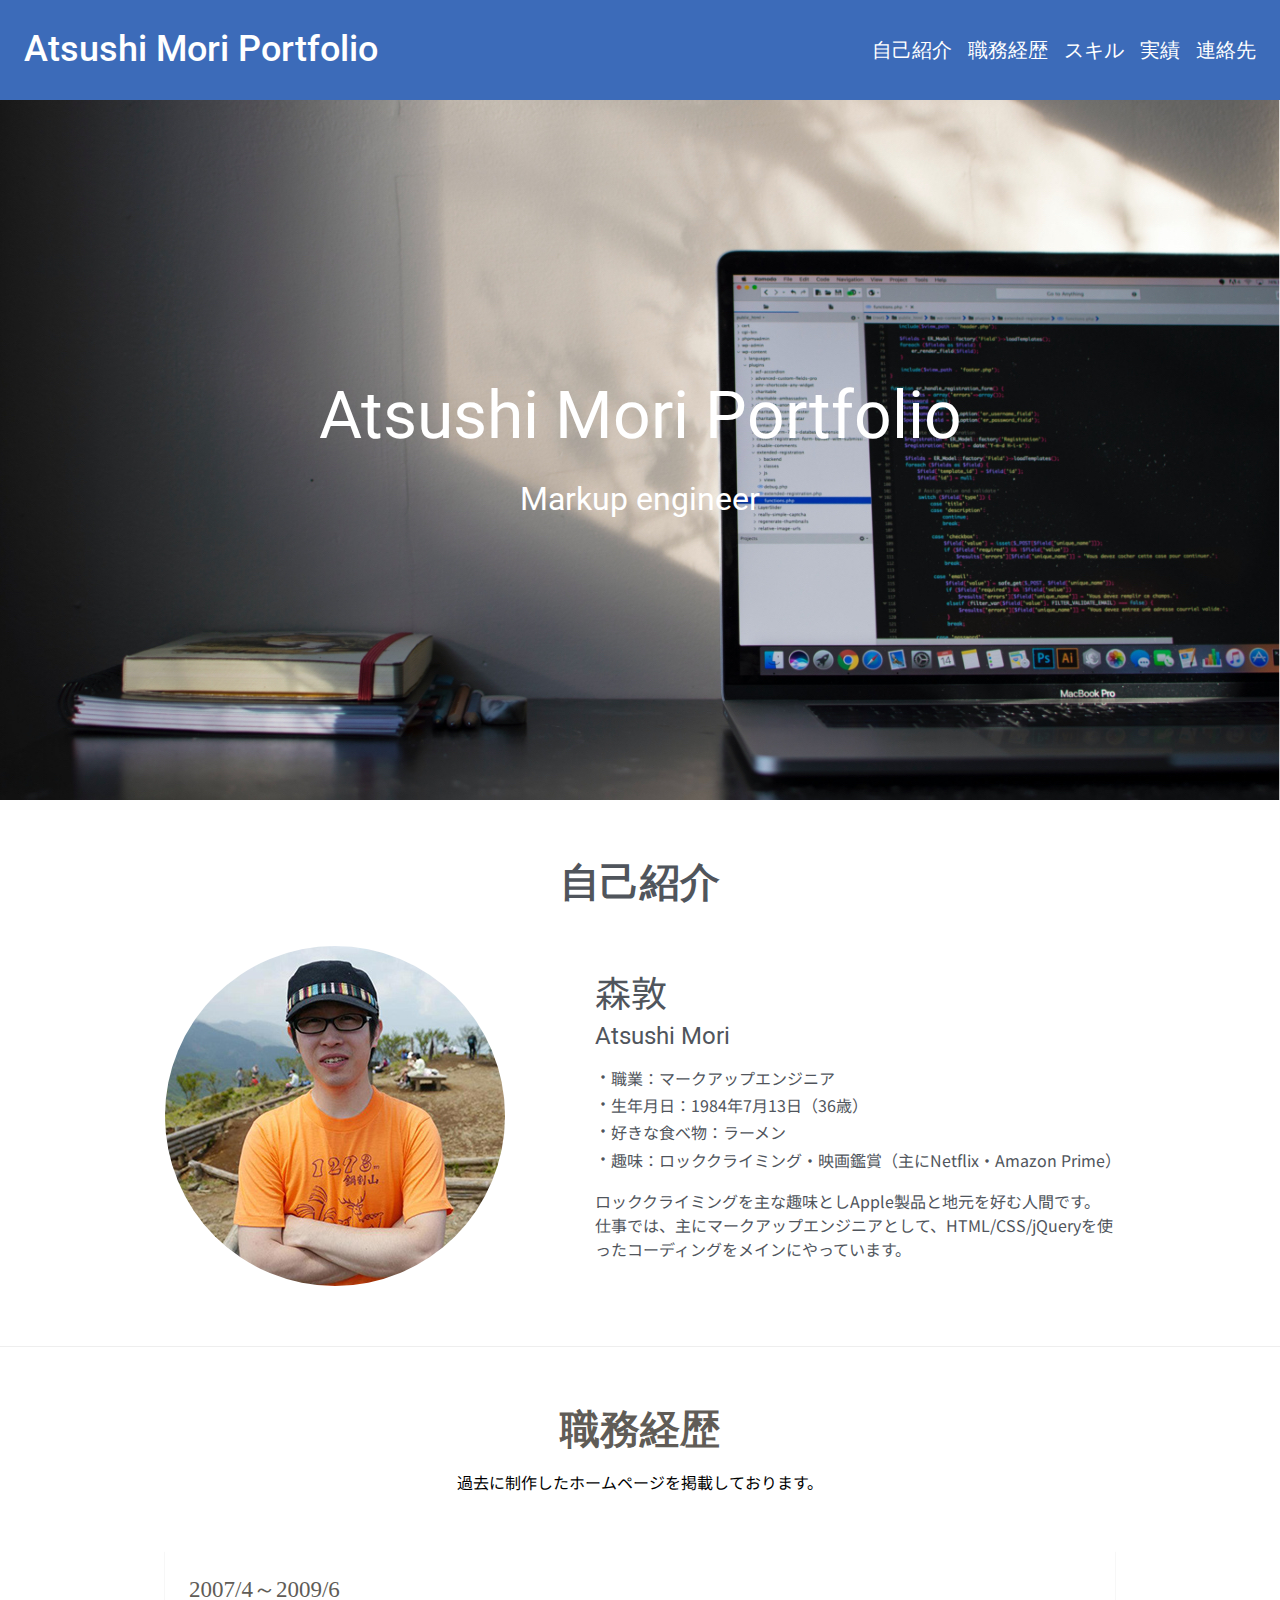
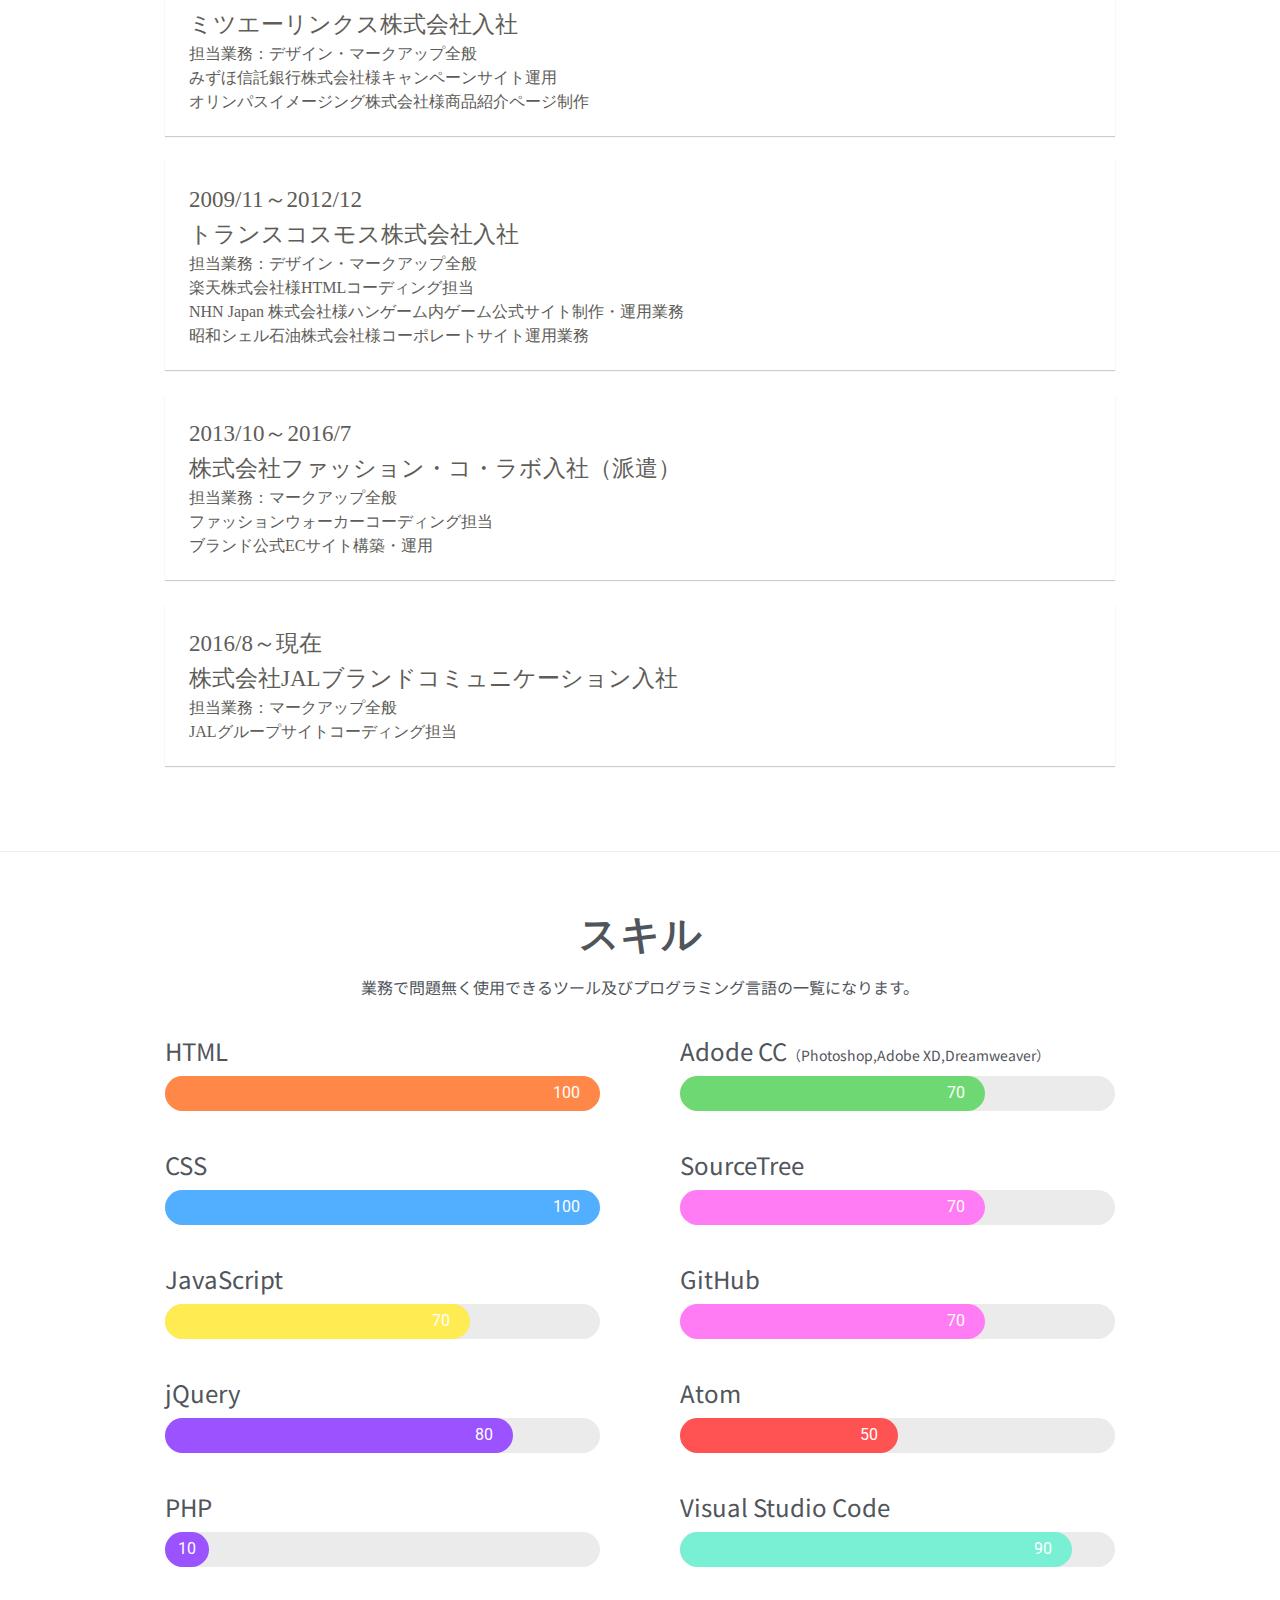
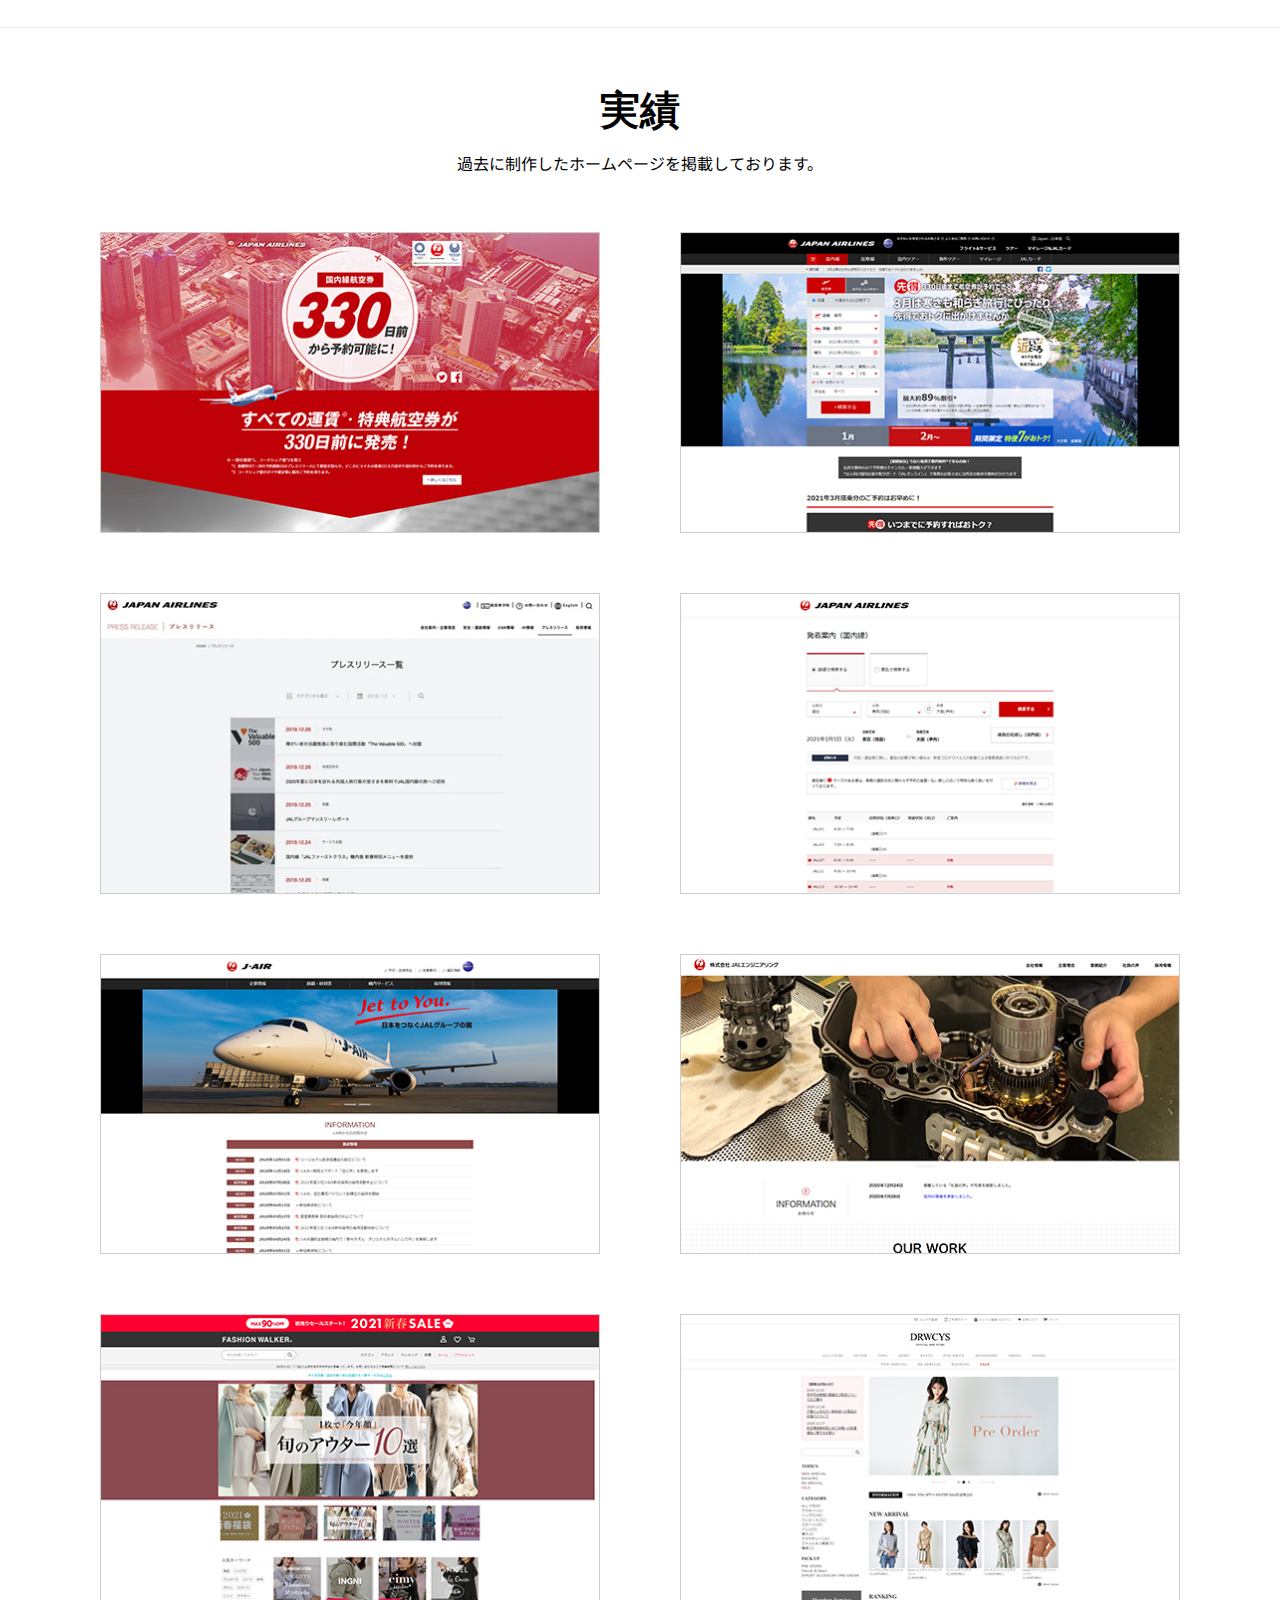
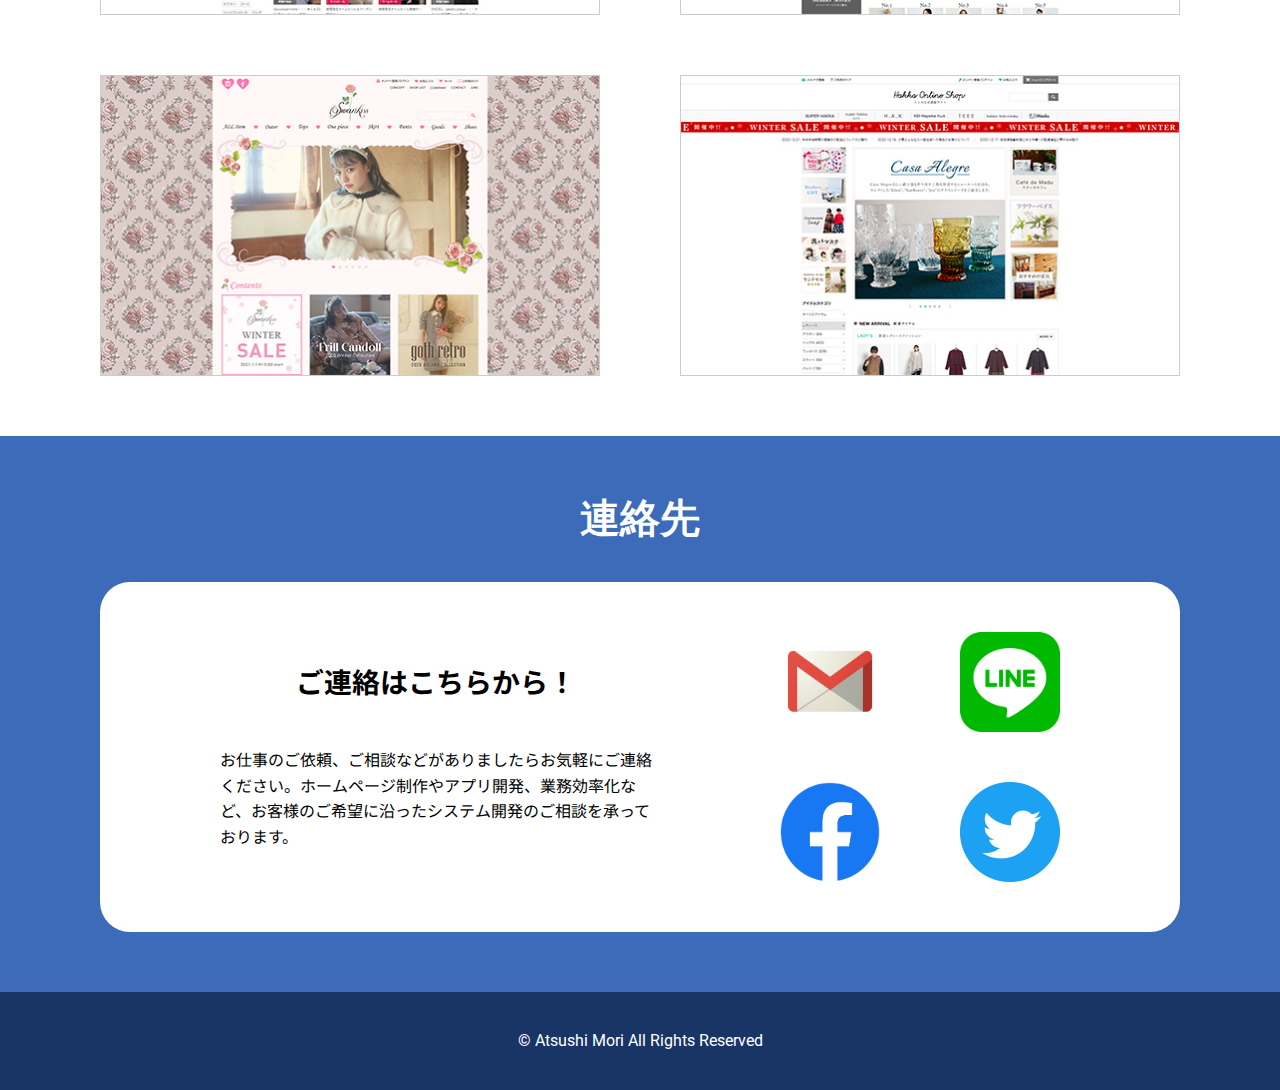
==== commit 947521ba: "モーダルの内容変更" ====
--- a/index.html
+++ b/index.html
@@ -299,79 +299,162 @@
   </div><!-- /modal-->
 </div>
 
-
-<div class="clm"> <a href="javascript:void(0);" class="modalpict" id="modalBtn02"><img
-src="assets/img/creative_pict.jpg" alt=""></a>
-<div class="modalWrap" id="modal02">
-<div class="modalBox" id="modalAnime02">
-<div class="modalBoxInr">
-<div class="coloseBotn">
-<p id="coloseBtn"><button>閉じる</button></p>
-</div>
-<div class="modalBoxHeader">2</div>
-<div class="modalBoxDetail">
-<p>小学校2年から高校1年までサッカーに専念していた。<br>
-オールラウンドプレイヤーを目指し、全ポジションを経験する。</p>
-<ul>
-<li>期間：テストテストテストテストテストテスト</li>
-<li>実績：テストテストテストテストテストテストテスト</li>
-<li>好きなチーム：テストテストテストテストテストテストテスト</li>
-<li>特技：テストテストテストテストテストテストテストテストテスト</li>
-<li>一番思い出に残っていること：テストテストテストテストテストテスト</li>
-</ul>
-</div>
-</div>
-</div>
-</div>
-</div>
-<div class="clm"> <a href="javascript:void(0);" class="modalpict" id="modalBtn03"><img
-src="assets/img/creative_pict.jpg" alt=""></a>
-<div class="modalWrap" id="modal03">
-<div class="modalBox" id="modalAnime03">
-<div class="modalBoxInr">
-<div class="coloseBotn">
-<p id="coloseBtn"><button>閉じる</button></p>
-</div>
-<div class="modalBoxHeader">3</div>
-<div class="modalBoxDetail">
-<p>小学校2年から高校1年までサッカーに専念していた。<br>
-オールラウンドプレイヤーを目指し、全ポジションを経験する。</p>
-<ul>
-<li>期間：テストテストテストテストテストテスト</li>
-<li>実績：テストテストテストテストテストテストテスト</li>
-<li>好きなチーム：テストテストテストテストテストテストテスト</li>
-<li>特技：テストテストテストテストテストテストテストテストテスト</li>
-<li>一番思い出に残っていること：テストテストテストテストテストテスト</li>
-</ul>
-</div>
-</div>
-</div>
-</div>
-</div>
-<div class="clm"> <a href="javascript:void(0);" class="modalpict" id="modalBtn04"><img
-src="assets/img/creative_pict.jpg" alt=""></a>
-<div class="modalWrap" id="modal04">
-<div class="modalBox" id="modalAnime04">
-<div class="modalBoxInr">
-<div class="modalBoxHeader">4</div>
-<div class="coloseBotn">
-<p id="coloseBtn"><button>閉じる</button></p>
-</div>
-<div class="modalBoxDetail">
-<p>小学校2年から高校1年までサッカーに専念していた。<br>
-オールラウンドプレイヤーを目指し、全ポジションを経験する。</p>
-<ul>
-<li>期間：テストテストテストテストテストテスト</li>
-<li>実績：テストテストテストテストテストテストテスト</li>
-<li>好きなチーム：テストテストテストテストテストテストテスト</li>
-<li>特技：テストテストテストテストテストテストテストテストテスト</li>
-<li>一番思い出に残っていること：テストテストテストテストテストテスト</li>
-</ul>
-</div>
-</div>
-</div>
-</div>
-</div>
+<div class="clm">
+  <a href="javascript:void(0);" class="modalpict" id="modalBtn01"><img src="assets/img/creative_pict_03.jpg" alt=""></a>
+  <div class="modalWrap" id="modal01">
+    <div class="modalBox" id="modalAnime01">
+    <div class="modalBoxInr">
+    <div class="coloseBotn">
+    <p id="coloseBtn"><button>閉じる</button></p>
+    </div>
+    <div class="modalBoxHeader">クライアント：日本航空株式会社</div>
+    <div class="modalBoxDetail">
+    <p>html/css/JavaScriptコーディング</p>
+    <p>日本航空株式会社企業サイトのプレスリリースの作成を担当しました。<br>コンテンツの運用はWordPressを使って行う仕様で外部のシステム会社を連携して業務を進め、自分はhtml/css/JavaScriptを使った枠の作成を担当しました。</p>
+    <p>※対応したデザインはリニューアルにより公開終了</p>
+    </div>
+    </div>
+    </div>
+  </div><!-- /modal-->
+</div>
+
+<div class="clm">
+  <a href="javascript:void(0);" class="modalpict" id="modalBtn01"><img src="assets/img/creative_pict_04.jpg" alt=""></a>
+  <div class="modalWrap" id="modal01">
+    <div class="modalBox" id="modalAnime01">
+    <div class="modalBoxInr">
+    <div class="coloseBotn">
+    <p id="coloseBtn"><button>閉じる</button></p>
+    </div>
+    <div class="modalBoxHeader">クライアント：日本航空株式会社</div>
+    <div class="modalBoxDetail">
+    <p>html/cssコーディング</p>
+    <p>発着案内ページのリニューアルでUI開発を担当しました。<br>担当エリアはフロントサイドを主に担当しhtml・cssを使用してデザイナーが作成したUIデザインを画面に反映しました。</p>
+    <p><a href="https://www.jal.co.jp/flight-status/dom/" target="_blank">詳細はこちら</a></p>
+    </div>
+    </div>
+    </div>
+  </div><!-- /modal-->
+</div>
+
+<div class="clm">
+  <a href="javascript:void(0);" class="modalpict" id="modalBtn01"><img src="assets/img/creative_pict_05.jpg" alt=""></a>
+  <div class="modalWrap" id="modal01">
+    <div class="modalBox" id="modalAnime01">
+    <div class="modalBoxInr">
+    <div class="coloseBotn">
+    <p id="coloseBtn"><button>閉じる</button></p>
+    </div>
+    <div class="modalBoxHeader">クライアント：株式会社ジェイエア</div>
+    <div class="modalBoxDetail">
+    <p>担当業務：html/css/JavaScriptコーディング</p>
+    <p>JALグループ企業のコーポレートサイトの制作を担当しました。<br>サイトの設計から運用時のコーディングルールの策定などフロント周り全般を対応しました。</p>
+    <p><a href="http://www.jair.co.jp/" target="_blank">詳細はこちら</a></p>
+    </div>
+    </div>
+    </div>
+  </div><!-- /modal-->
+</div>
+
+<div class="clm">
+  <a href="javascript:void(0);" class="modalpict" id="modalBtn01"><img src="assets/img/creative_pict_06.jpg" alt=""></a>
+  <div class="modalWrap" id="modal01">
+    <div class="modalBox" id="modalAnime01">
+    <div class="modalBoxInr">
+    <div class="coloseBotn">
+    <p id="coloseBtn"><button>閉じる</button></p>
+    </div>
+    <div class="modalBoxHeader">クライアント：株式会社JALエンジニアリング</div>
+    <div class="modalBoxDetail">
+    <p>担当業務：html/css/JavaScriptコーディング</p>
+    <p>JALグループ企業のコーポレートサイトの制作を担当しました。<br>サイトの設計から運用時のコーディングルールの策定などフロント周り全般を対応し運用まで担当しています。</p>
+    <p><a href="http://www.jalec.co.jp/" target="_blank">詳細はこちら</a></p>
+    </div>
+    </div>
+    </div>
+  </div><!-- /modal-->
+</div>
+
+<div class="clm">
+  <a href="javascript:void(0);" class="modalpict" id="modalBtn01"><img src="assets/img/creative_pict_07.jpg" alt=""></a>
+  <div class="modalWrap" id="modal01">
+    <div class="modalBox" id="modalAnime01">
+    <div class="modalBoxInr">
+    <div class="coloseBotn">
+    <p id="coloseBtn"><button>閉じる</button></p>
+    </div>
+    <div class="modalBoxHeader">クライアント：株式会社ファッション・コ・ラボ</div>
+    <div class="modalBoxDetail">
+    <p>担当業務：html/cssコーディング</p>
+    <p>女性向けECサイト「FASHIONWALKER」の定期運用及びランディングページの制作を担当</p>
+    <p>週に5本から10本のランディングページのコーディングを行ってきました。<br>また、コーディングをしながら自分と同じ派遣で働かれていた方のリソース管理等も行っていました。</p>
+    <p><a href="https://fashionwalker.com/" target="_blank">詳細はこちら</a></p>
+    </div>
+    </div>
+    </div>
+  </div><!-- /modal-->
+</div>
+
+<div class="clm">
+  <a href="javascript:void(0);" class="modalpict" id="modalBtn01"><img src="assets/img/creative_pict_08.jpg" alt=""></a>
+  <div class="modalWrap" id="modal01">
+    <div class="modalBox" id="modalAnime01">
+    <div class="modalBoxInr">
+    <div class="coloseBotn">
+    <p id="coloseBtn"><button>閉じる</button></p>
+    </div>
+    <div class="modalBoxHeader">クライアント：株式会社IBFM</div>
+    <div class="modalBoxDetail">
+    <p>担当業務：html/css/JavaScriptコーディング</p>
+    <p>女性向けファッションブランド DRWCYSの公式オンラインショップのコーディングを担当</p>
+    <p>ディレクター・デザイナー・プログラマーとチームを組み、トップページ・下層ページ・商品詳細ページのテンプレートのコーディングを担当しました。</p>
+    <p><a href="https://drwcys-store.com/" target="_blank">詳細はこちら</a></p>
+    </div>
+    </div>
+    </div>
+  </div><!-- /modal-->
+</div>
+
+<div class="clm">
+  <a href="javascript:void(0);" class="modalpict" id="modalBtn01"><img src="assets/img/creative_pict_09.jpg" alt=""></a>
+  <div class="modalWrap" id="modal01">
+    <div class="modalBox" id="modalAnime01">
+    <div class="modalBoxInr">
+    <div class="coloseBotn">
+    <p id="coloseBtn"><button>閉じる</button></p>
+    </div>
+    <div class="modalBoxHeader">クライアント：株式会社スワンキス</div>
+    <div class="modalBoxDetail">
+    <p>担当業務：html/css/JavaScriptコーディング</p>
+    <p>女性向けファッションブランド Swankissの公式オンラインショップのコーディングを担当</p>
+    <p>ディレクター・デザイナー・プログラマーとチームを組み、トップページ・下層ページ・商品詳細ページのテンプレートのコーディングを担当しました。</p>
+    <p><a href="https://swankiss.net/" target="_blank">詳細はこちら</a></p>
+    </div>
+    </div>
+    </div>
+  </div><!-- /modal-->
+</div>
+
+<div class="clm">
+  <a href="javascript:void(0);" class="modalpict" id="modalBtn01"><img src="assets/img/creative_pict_10.jpg" alt=""></a>
+  <div class="modalWrap" id="modal01">
+    <div class="modalBox" id="modalAnime01">
+    <div class="modalBoxInr">
+    <div class="coloseBotn">
+    <p id="coloseBtn"><button>閉じる</button></p>
+    </div>
+    <div class="modalBoxHeader">クライアント：株式会社ファッション須賀</div>
+    <div class="modalBoxDetail">
+    <p>担当業務：html/css/JavaScriptコーディング</p>
+    <p>女性向けファッションブランド HAKKAの公式オンラインショップのコーディングを担当</p>
+    <p>ディレクター・デザイナー・プログラマーとチームを組み、トップページ・下層ページ・商品詳細ページのテンプレートのコーディングを担当しました。</p>
+    <p><a href="https://hakka-online.jp/" target="_blank">詳細はこちら</a></p>
+    </div>
+    </div>
+    </div>
+  </div><!-- /modal-->
+</div>
+
 </div>
 </div>
 <!-- /sectionInr -->
--- a/assets/css/index.css
+++ b/assets/css/index.css
@@ -454,6 +454,7 @@
 .creativeSection .sectionCol .clm {
   width: 500px;
   margin-top: 60px;
+  border: 1px solid #ccc;
 }
 
 .creativeSection .sectionCol .clm a {
@@ -587,7 +588,7 @@
   font-weight: normal;
   /* padding-bottom: 5px; */
   /* border-bottom: 1px solid #707070; */
-  line-height: 1;
+  line-height: 1.5;
 }
 
 .modalBoxDetail {
@@ -980,7 +981,7 @@
 
   #coloseBtn {
     position: absolute;
-    top: 5.333333333333333vw;
+    top: 2.667vw;
     right: 5.333333333333333vw;
   }
 
